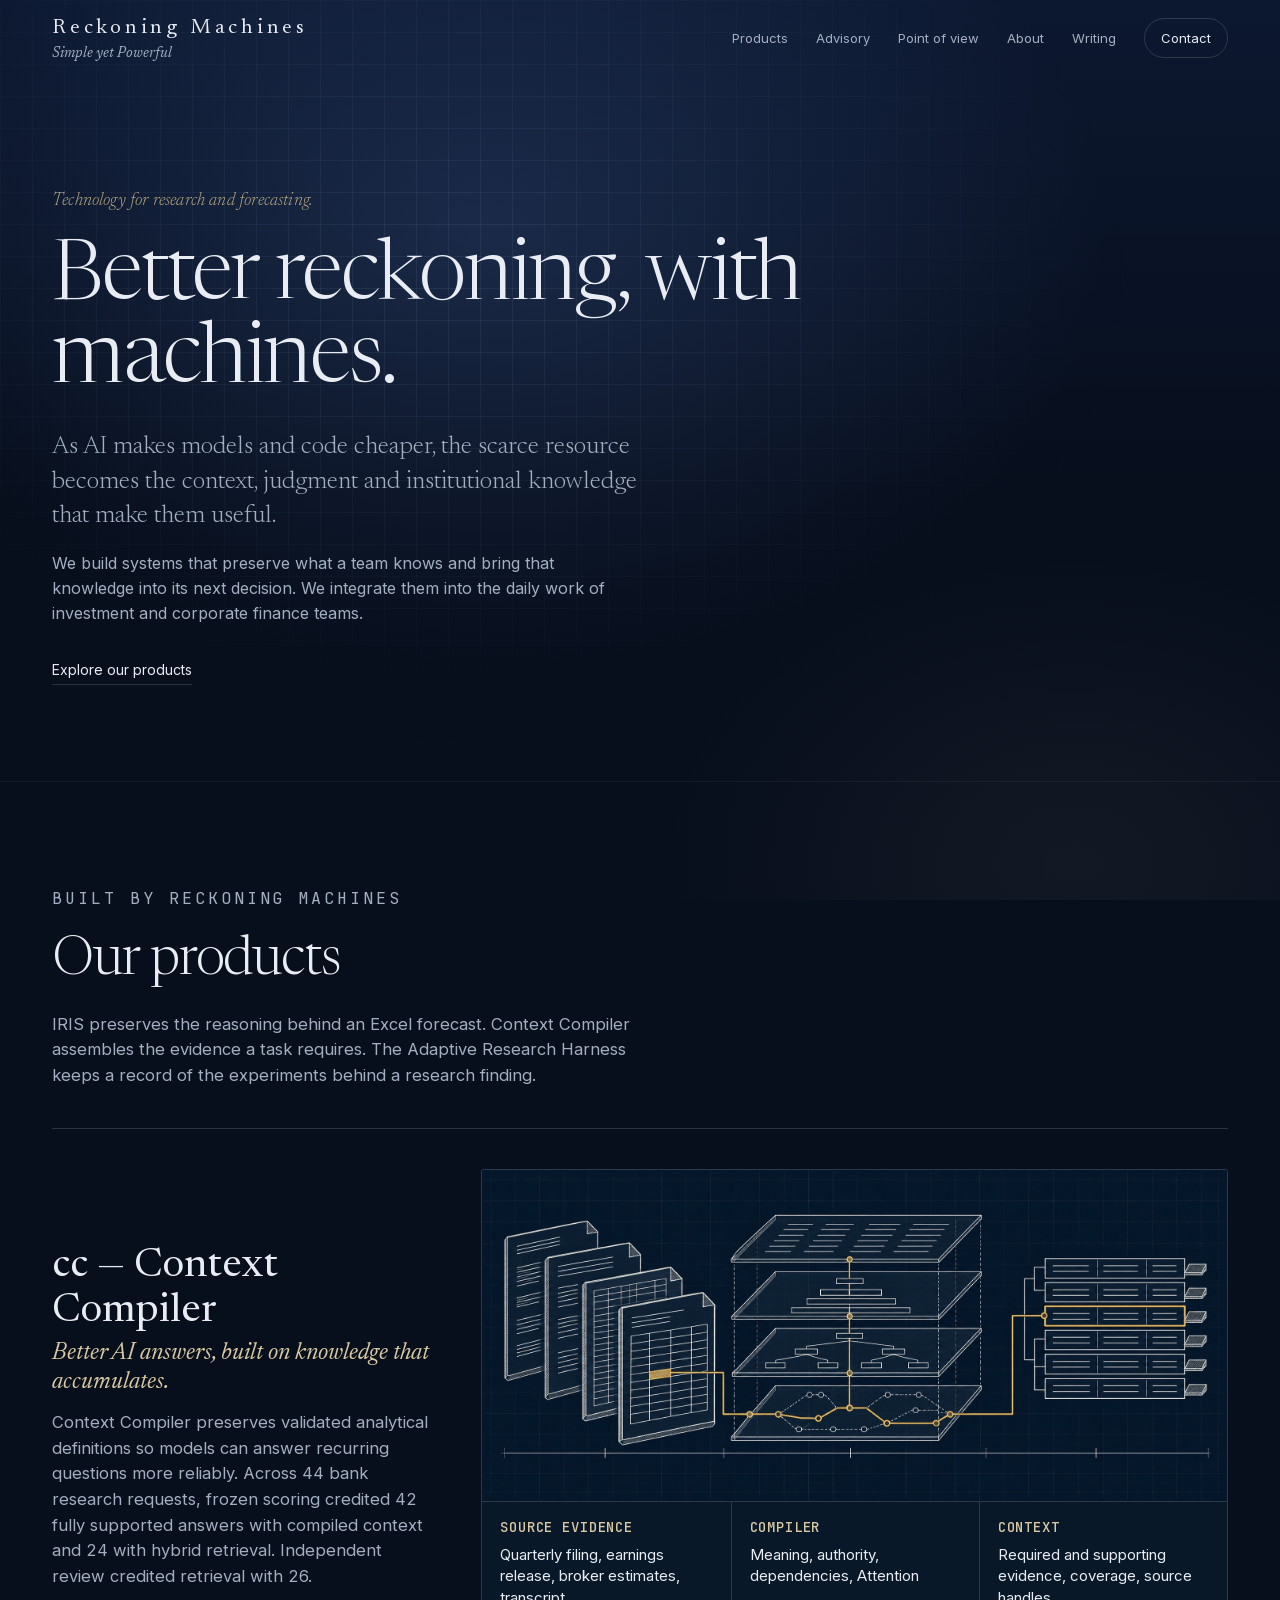
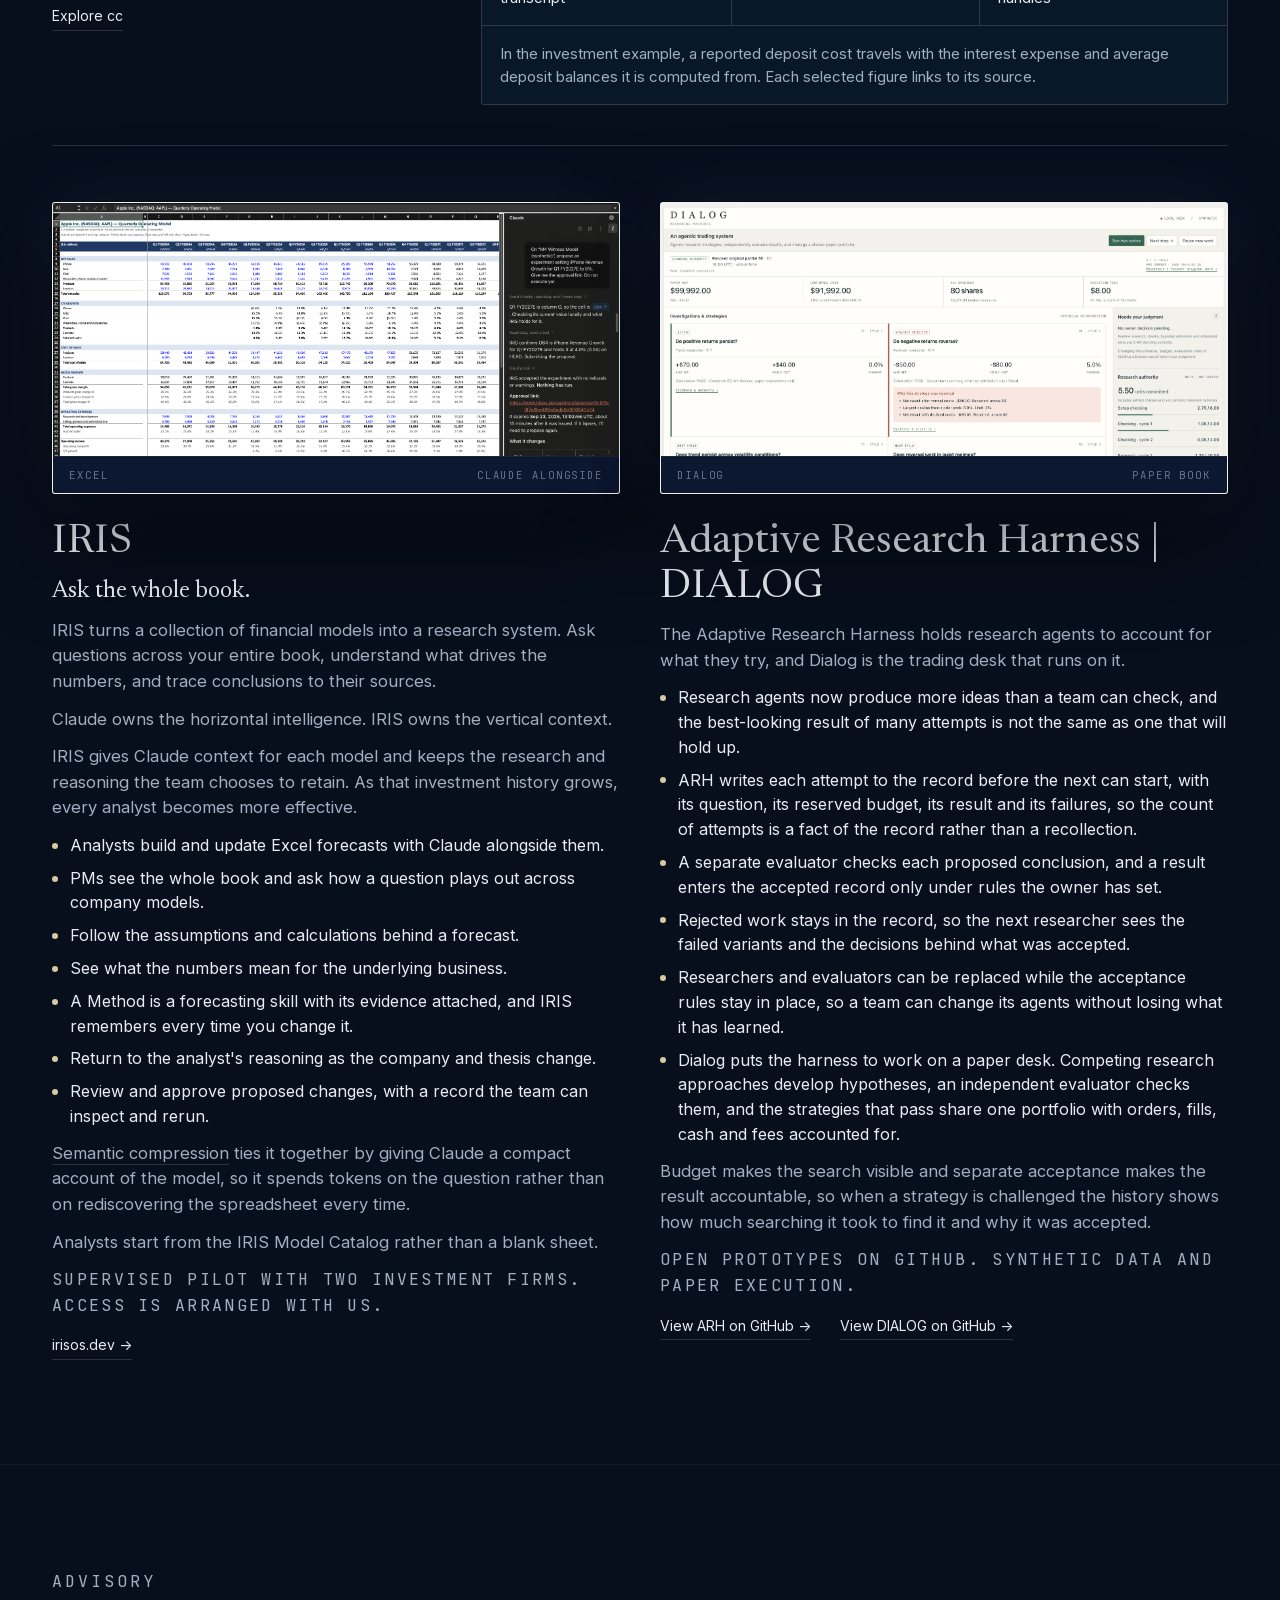
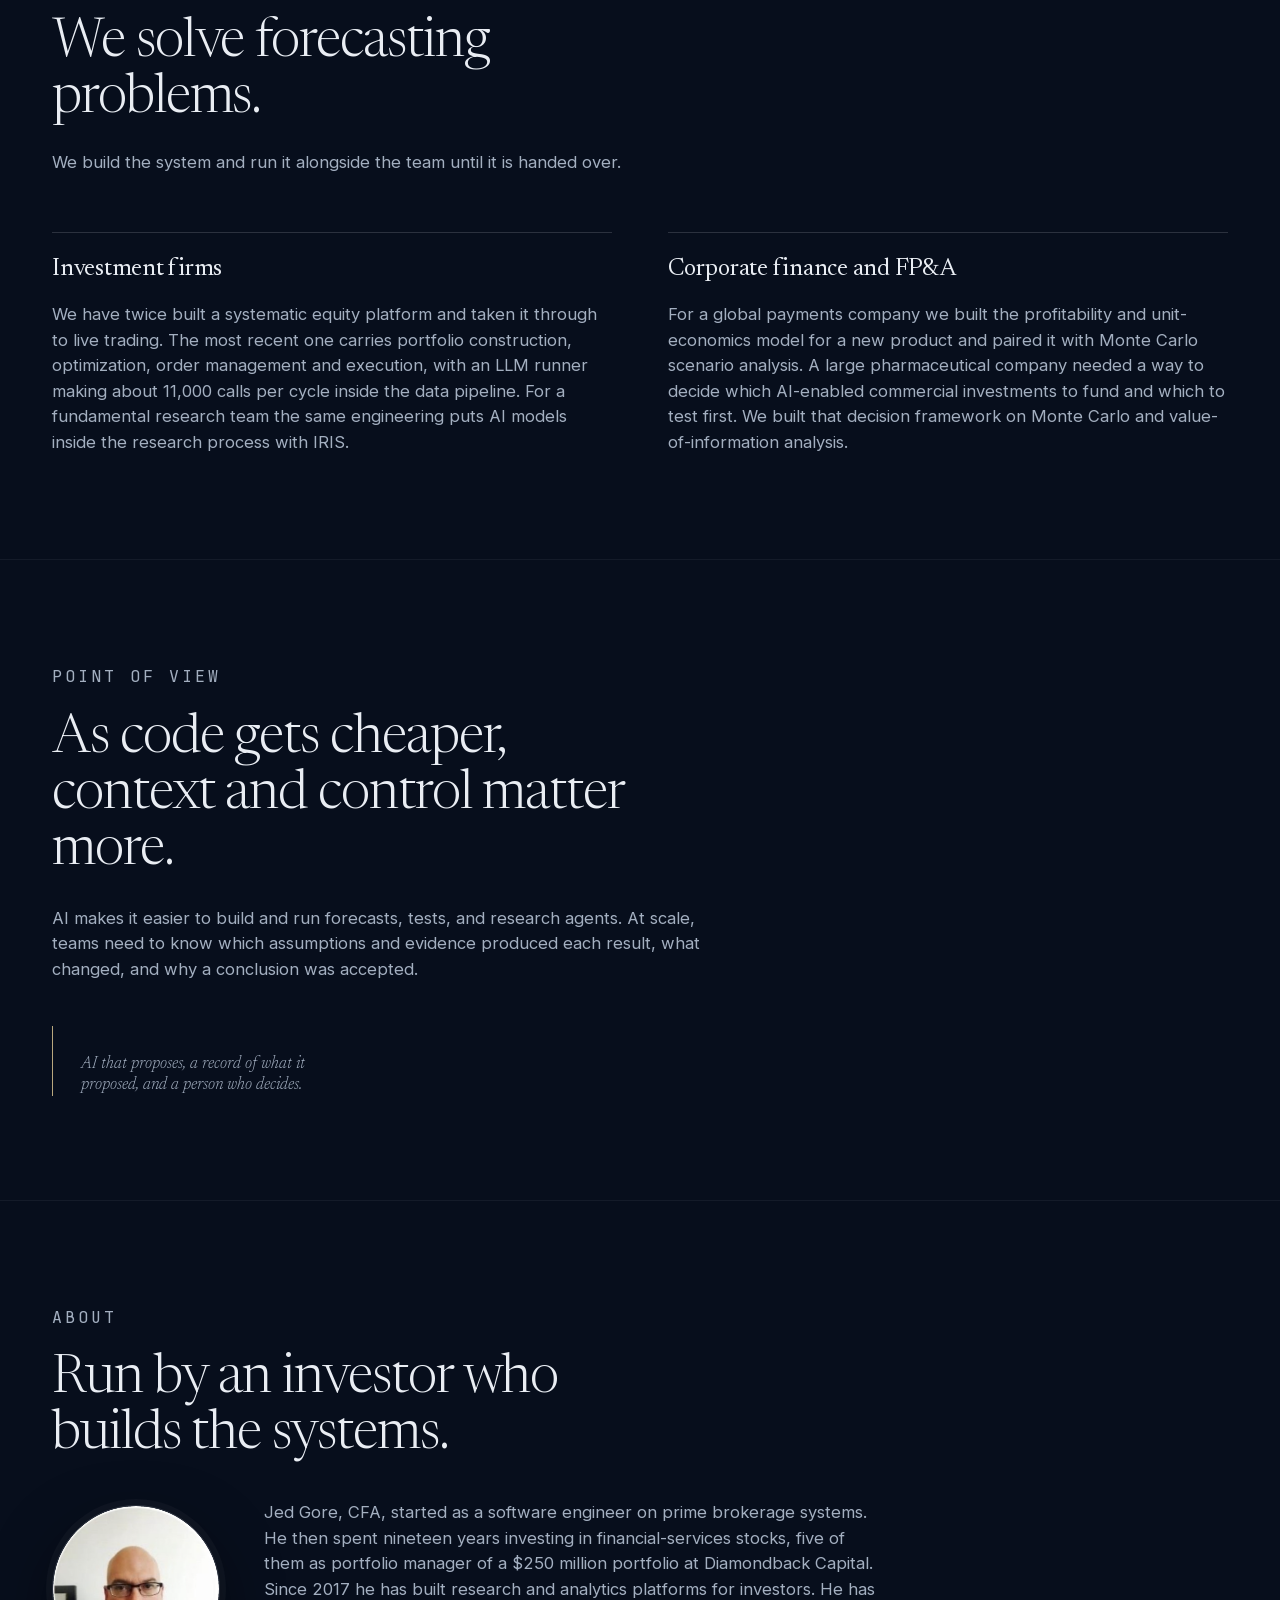
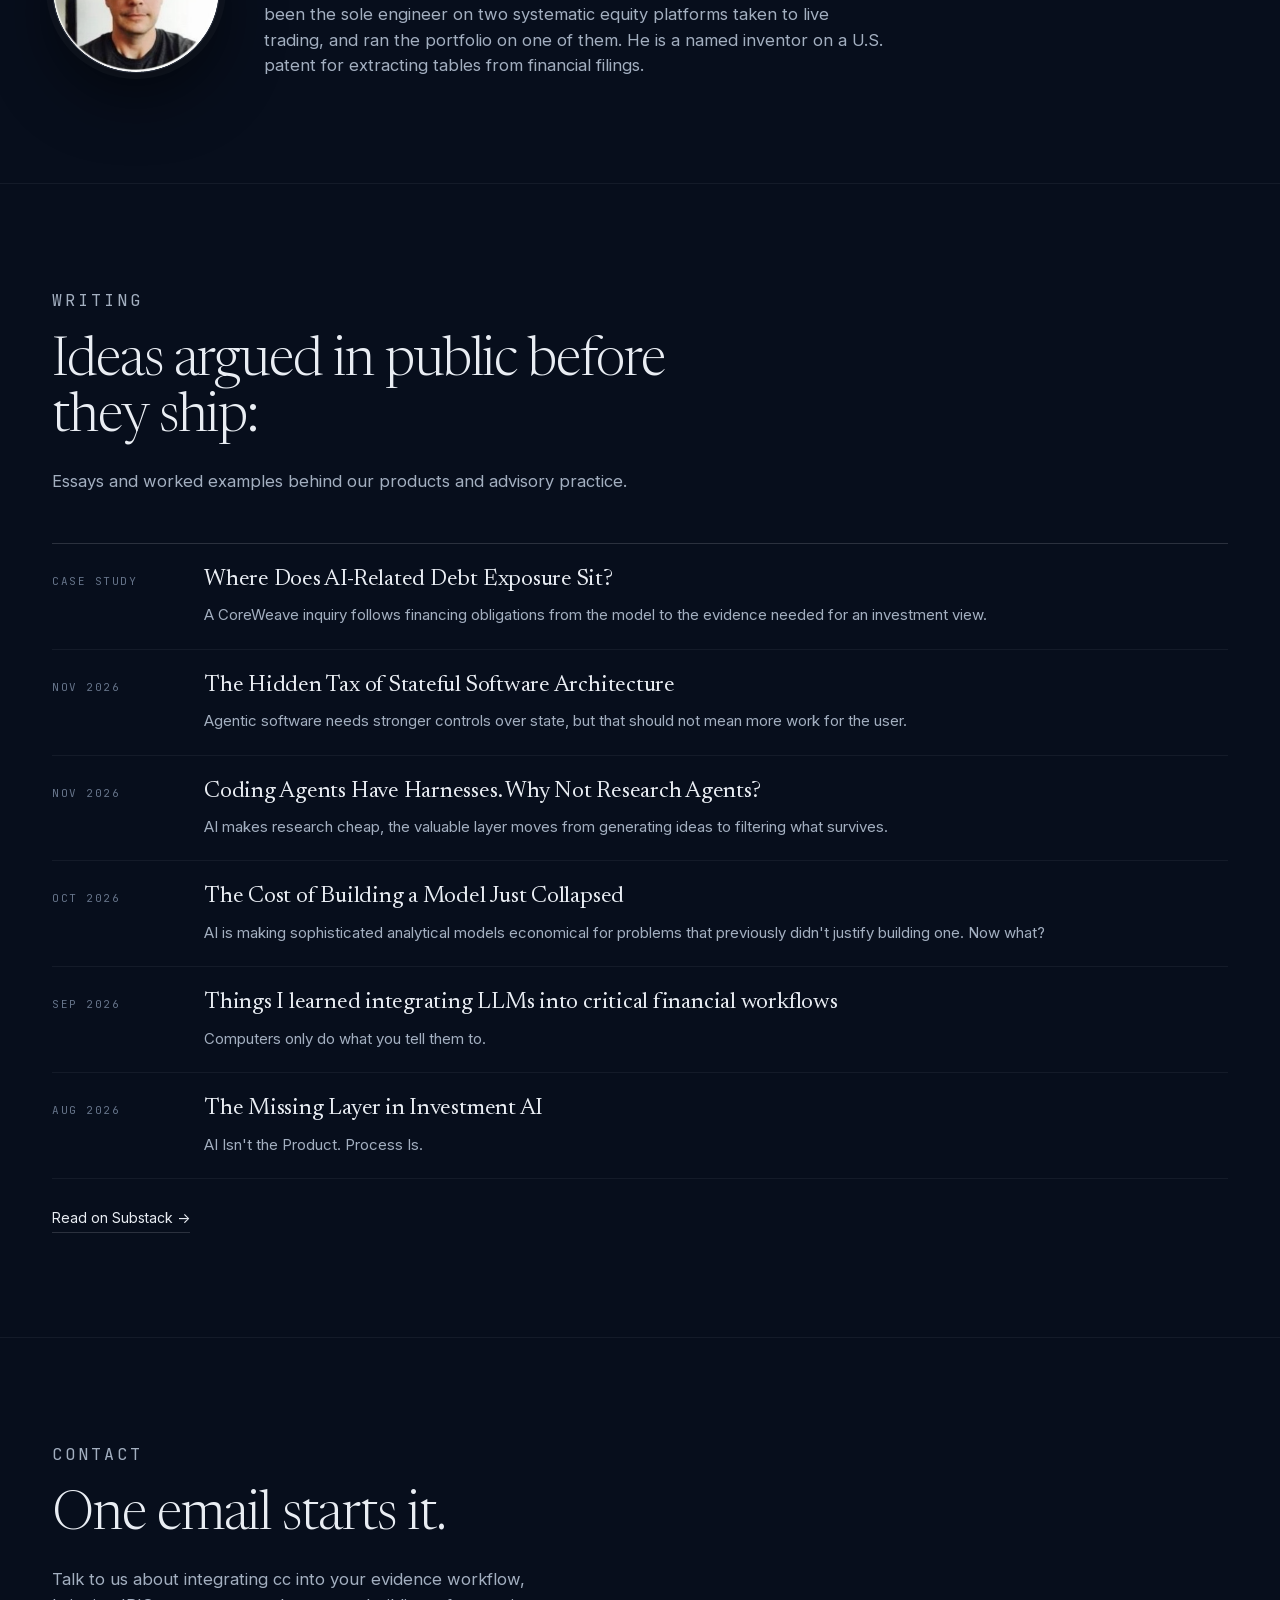
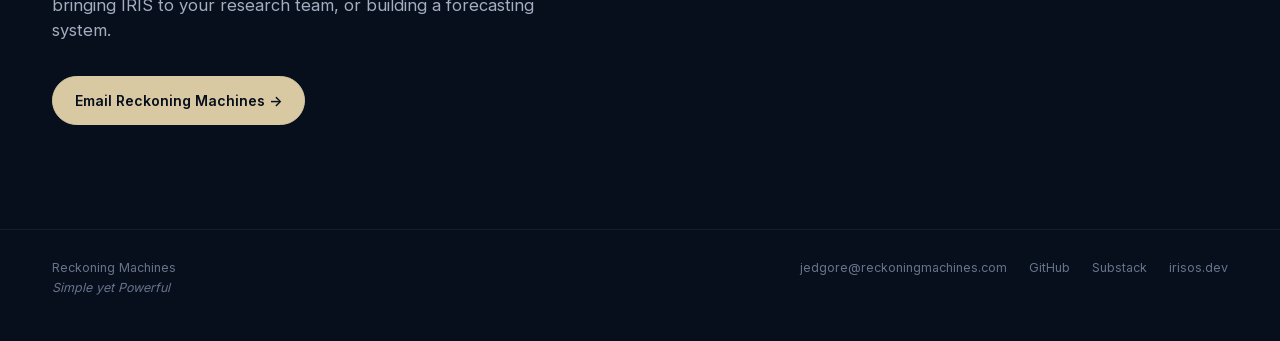
==== index.html @ 0b510d82 "Distinguish frozen and adjudicated compiler results and qualify payback" ====
<!doctype html>
<html lang="en">
<head>
    <meta charset="utf-8">
    <meta name="viewport" content="width=device-width, initial-scale=1">
    <title>Reckoning Machines | Better reckoning, with machines.</title>
    <meta name="description" content="Reckoning Machines builds IRIS, Context Compiler and the Adaptive Research Harness, and provides integration and advisory work for investment and corporate finance teams.">
    <meta property="og:title" content="Reckoning Machines | Better reckoning, with machines.">
    <meta property="og:description" content="Reckoning Machines builds IRIS, Context Compiler and the Adaptive Research Harness, and provides integration and advisory work for investment and corporate finance teams.">
    <meta property="og:type" content="website">
    <meta property="og:url" content="https://reckoningmachines.com">
    <meta property="og:image" content="https://reckoningmachines.com/og-card.png">
    <meta name="twitter:card" content="summary_large_image">
    <meta name="twitter:title" content="Reckoning Machines | Better reckoning, with machines.">
    <meta name="twitter:description" content="Reckoning Machines builds IRIS, Context Compiler and the Adaptive Research Harness, and provides integration and advisory work for investment and corporate finance teams.">
    <meta name="twitter:image" content="https://reckoningmachines.com/og-card.png">
    <link rel="stylesheet" href="/fonts/fonts.css">
    <link rel="stylesheet" href="styles.css">
    <link rel="icon" href="./favicon.svg" type="image/svg+xml">
</head>
<body>
    <a class="skip" href="#main">Skip to content</a>
    <header class="top">
        <div class="container top-inner">
            <div>
                <a class="wordmark" href="./index.html" aria-label="Reckoning Machines home">Reckoning Machines</a>
                <p class="brand-motto">Simple yet Powerful</p>
            </div>
            <nav class="top-nav" aria-label="Primary">
                <a class="anchor" href="#built">Products</a>
                <a class="anchor" href="#advisory">Advisory</a>
                <a class="anchor" href="#point-of-view">Point of view</a>
                <a class="anchor" href="#about">About</a>
                <a class="anchor" href="#writing">Writing</a>
                <a class="cta" href="#contact">Contact</a>
            </nav>
        </div>
    </header>

    <main id="main">
        <section class="hero" aria-labelledby="hero-title">
            <div class="container">
                <div class="hero-copy">
                    <p class="eyebrow">Technology for research and forecasting.</p>
                    <h1 id="hero-title">Better reckoning, with machines.</h1>
                    <p class="lede">As AI makes models and code cheaper, the scarce resource becomes the context, judgment and institutional knowledge that make them useful.</p>
                    <p class="hero-detail">We build systems that preserve what a team knows and bring that knowledge into its next decision. We integrate them into the daily work of investment and corporate finance teams.</p>
                    <a class="hero-link" href="#built">Explore our products</a>
                </div>
            </div>
        </section>

        <section id="built" class="movement" aria-labelledby="built-title">
            <div class="container">
                <p class="eyebrow">Built by Reckoning Machines</p>
                <h2 id="built-title">Our products</h2>
                <p class="intro">IRIS preserves the reasoning behind an Excel forecast. Context Compiler assembles the evidence a task requires. The Adaptive Research Harness keeps a record of the experiments behind a research finding.</p>
                <article class="compiler-feature">
                    <div class="compiler-copy">
                        <h3><a href="/compiler/">cc — Context Compiler</a></h3>
                        <p class="compiler-tagline">Better AI answers, built on knowledge that accumulates.</p>
                        <p>Context Compiler preserves validated analytical definitions so models can answer recurring questions more reliably. Across 44 bank research requests, frozen scoring credited 42 fully supported answers with compiled context and 24 with hybrid retrieval. Independent review credited retrieval with 26.</p>
                        <a class="card-link" href="/compiler/">Explore cc</a>
                    </div>
                    <figure class="compiler-drawing">
                        <a href="./compiler/architecture.jpg" target="_blank" rel="noopener" aria-label="Open the Context Compiler architectural drawing at full size">
                            <img src="./compiler/architecture.jpg" width="1881" height="836" alt="A highlighted filing cell passes through four compiler layers. A brass line connects the cell, its dependencies and a row in the compiled context.">
                        </a>
                        <figcaption>
                            <dl class="compiler-stages">
                                <div><dt>Source evidence</dt><dd>Quarterly filing, earnings release, broker estimates, transcript</dd></div>
                                <div><dt>Compiler</dt><dd>Meaning, authority, dependencies, Attention</dd></div>
                                <div><dt>Context</dt><dd>Required and supporting evidence, coverage, source handles</dd></div>
                            </dl>
                            <p class="compiler-caption">In the investment example, a reported deposit cost travels with the interest expense and average deposit balances it is computed from. Each selected figure links to its source.</p>
                        </figcaption>
                    </figure>
                </article>
                <div class="cards">
                    <article class="card">
                        <figure class="plate plate-iris">
                            <div class="plate-window">
                                <a href="./iris-claude-experiment-approval.png" target="_blank" rel="noopener" aria-label="Open the IRIS screenshot at full size">
                                    <img src="./iris-claude-experiment-approval.png" width="3454" height="1822" alt="A quarterly operating model open in Excel with Claude alongside, proposing a change to one forecast driver and returning an approval link, nothing run yet">
                                </a>
                            </div>
                            <figcaption class="plate-label"><span>Excel</span><span>Claude alongside</span></figcaption>
                        </figure>
                        <h3>IRIS</h3>
                        <p class="card-tagline">Ask the whole book.</p>
                        <p>IRIS turns a collection of financial models into a research system. Ask questions across your entire book, understand what drives the numbers, and trace conclusions to their sources.</p>
                        <p>Claude owns the horizontal intelligence. IRIS owns the vertical context.</p>
                        <p>IRIS gives Claude context for each model and keeps the research and reasoning the team chooses to retain. As that investment history grows, every analyst becomes more effective.</p>
                        <ul class="card-list">
                            <li>Analysts build and update Excel forecasts with Claude alongside them.</li>
                            <li>PMs see the whole book and ask how a question plays out across company models.</li>
                            <li>Follow the assumptions and calculations behind a forecast.</li>
                            <li>See what the numbers mean for the underlying business.</li>
                            <li>A Method is a forecasting skill with its evidence attached, and IRIS remembers every time you change it.</li>
                            <li>Return to the analyst's reasoning as the company and thesis change.</li>
                            <li>Review and approve proposed changes, with a record the team can inspect and rerun.</li>
                        </ul>
                        <p><a href="https://reckoningmachines.substack.com/p/three-things-a-spreadsheet-model">Semantic compression</a> ties it together by giving Claude a compact account of the model, so it spends tokens on the question rather than on rediscovering the spreadsheet every time.</p>
                        <p>Analysts start from the IRIS Model Catalog rather than a blank sheet.</p>
                        <p class="status">Supervised pilot with two investment firms. Access is arranged with us.</p>
                        <a class="card-link" href="https://irisos.dev">irisos.dev <span aria-hidden="true">-&gt;</span></a>
                    </article>
                    <article class="card">
                        <figure class="plate plate-arh">
                            <div class="plate-window">
                                <a href="./dialog-workspace.png" target="_blank" rel="noopener" aria-label="Open the Dialog workspace screenshot at full size">
                                    <img src="./dialog-workspace.png" width="3366" height="1756" alt="The Dialog workspace mid-run on a synthetic desk, showing paper NAV, cash, holdings and fees, one active strategy and one rejected with the reasons it failed admission, the next cycle's questions, and the research units committed">
                                </a>
                            </div>
                            <figcaption class="plate-label"><span>Dialog</span><span>Paper book</span></figcaption>
                        </figure>
                        <h3>Adaptive Research Harness | DIALOG</h3>
                        <p>The Adaptive Research Harness holds research agents to account for what they try, and Dialog is the trading desk that runs on it.</p>
                        <ul class="card-list">
                            <li>Research agents now produce more ideas than a team can check, and the best-looking result of many attempts is not the same as one that will hold up.</li>
                            <li>ARH writes each attempt to the record before the next can start, with its question, its reserved budget, its result and its failures, so the count of attempts is a fact of the record rather than a recollection.</li>
                            <li>A separate evaluator checks each proposed conclusion, and a result enters the accepted record only under rules the owner has set.</li>
                            <li>Rejected work stays in the record, so the next researcher sees the failed variants and the decisions behind what was accepted.</li>
                            <li>Researchers and evaluators can be replaced while the acceptance rules stay in place, so a team can change its agents without losing what it has learned.</li>
                            <li>Dialog puts the harness to work on a paper desk. Competing research approaches develop hypotheses, an independent evaluator checks them, and the strategies that pass share one portfolio with orders, fills, cash and fees accounted for.</li>
                        </ul>
                        <p>Budget makes the search visible and separate acceptance makes the result accountable, so when a strategy is challenged the history shows how much searching it took to find it and why it was accepted.</p>
                        <p class="status">Open prototypes on GitHub. Synthetic data and paper execution.</p>
                        <a class="card-link" href="https://github.com/reckoning-machines/adaptive-research-harness">View ARH on GitHub <span aria-hidden="true">-&gt;</span></a>
                        <a class="card-link" href="https://github.com/reckoning-machines/dialog">View DIALOG on GitHub <span aria-hidden="true">-&gt;</span></a>
                    </article>
                </div>
            </div>
        </section>

        <section id="advisory" class="movement" aria-labelledby="advisory-title">
            <div class="container">
                <p class="eyebrow">Advisory</p>
                <h2 id="advisory-title">We solve forecasting problems.</h2>
                <p class="intro">We build the system and run it alongside the team until it is handed over.</p>
                <div class="columns">
                    <div class="column">
                        <h3>Investment firms</h3>
                        <p>We have twice built a systematic equity platform and taken it through to live trading. The most recent one carries portfolio construction, optimization, order management and execution, with an LLM runner making about 11,000 calls per cycle inside the data pipeline. For a fundamental research team the same engineering puts AI models inside the research process with IRIS.</p>
                    </div>
                    <div class="column">
                        <h3>Corporate finance and FP&amp;A</h3>
                        <p>For a global payments company we built the profitability and unit-economics model for a new product and paired it with Monte Carlo scenario analysis. A large pharmaceutical company needed a way to decide which AI-enabled commercial investments to fund and which to test first. We built that decision framework on Monte Carlo and value-of-information analysis.</p>
                    </div>
                </div>
            </div>
        </section>

        <section id="point-of-view" class="movement" aria-labelledby="pov-title">
            <div class="container">
                <p class="eyebrow">Point of view</p>
                <h2 id="pov-title">As code gets cheaper, context and control matter more.</h2>
                <p class="pov-body">AI makes it easier to build and run forecasts, tests, and research agents. At scale, teams need to know which assumptions and evidence produced each result, what changed, and why a conclusion was accepted.</p>
                <p class="pull">AI that proposes, a record of what it proposed, and a person who decides.</p>
            </div>
        </section>

        <section id="about" class="movement" aria-labelledby="about-title">
            <div class="container">
                <p class="eyebrow">About</p>
                <h2 id="about-title">Run by an investor who builds the systems.</h2>
                <div class="about-grid">
                    <img class="portrait" src="./jed-gore.png" width="640" height="640" alt="Jed Gore">
                    <p class="about-body">Jed Gore, CFA, started as a software engineer on prime brokerage systems. He then spent nineteen years investing in financial-services stocks, five of them as portfolio manager of a $250 million portfolio at Diamondback Capital. Since 2017 he has built research and analytics platforms for investors. He has been the sole engineer on two systematic equity platforms taken to live trading, and ran the portfolio on one of them. He is a named inventor on a U.S. patent for extracting tables from financial filings.</p>
                </div>
            </div>
        </section>

        <section id="writing" class="movement" aria-labelledby="writing-title">
            <div class="container">
                <p class="eyebrow">Writing</p>
                <h2 id="writing-title">Ideas argued in public before they ship:</h2>
                <p class="intro">Essays and worked examples behind our products and advisory practice.</p>
                <ul class="posts">
                    <li><a href="./ai-debt-case-study.html"><span class="post-date">Case study</span><span class="post-title">Where Does AI-Related Debt Exposure Sit?</span><span class="post-sub">A CoreWeave inquiry follows financing obligations from the model to the evidence needed for an investment view.</span></a></li>
                    <li><a href="https://reckoningmachines.substack.com/p/the-hidden-tax-of-stateful-software"><span class="post-date">Nov 2026</span><span class="post-title">The Hidden Tax of Stateful Software Architecture</span><span class="post-sub">Agentic software needs stronger controls over state, but that should not mean more work for the user.</span></a></li>
                    <li><a href="https://reckoningmachines.substack.com/p/coding-agents-have-harnesses-why"><span class="post-date">Nov 2026</span><span class="post-title">Coding Agents Have Harnesses. Why Not Research Agents?</span><span class="post-sub">AI makes research cheap, the valuable layer moves from generating ideas to filtering what survives.</span></a></li>
                    <li><a href="https://reckoningmachines.substack.com/p/the-cost-of-building-a-model-just"><span class="post-date">Oct 2026</span><span class="post-title">The Cost of Building a Model Just Collapsed</span><span class="post-sub">AI is making sophisticated analytical models economical for problems that previously didn't justify building one. Now what?</span></a></li>
                    <li><a href="https://reckoningmachines.substack.com/p/things-i-learned-integrating-llms"><span class="post-date">Sep 2026</span><span class="post-title">Things I learned integrating LLMs into critical financial workflows</span><span class="post-sub">Computers only do what you tell them to.</span></a></li>
                    <li><a href="https://reckoningmachines.substack.com/p/the-missing-layer-in-investment-ai"><span class="post-date">Aug 2026</span><span class="post-title">The Missing Layer in Investment AI</span><span class="post-sub">AI Isn't the Product. Process Is.</span></a></li>
                </ul>
                <a class="posts-link" href="https://reckoningmachines.substack.com/">Read on Substack <span aria-hidden="true">-&gt;</span></a>
            </div>
        </section>

        <section id="contact" class="movement" aria-labelledby="contact-title">
            <div class="container">
                <p class="eyebrow">Contact</p>
                <h2 id="contact-title">One email starts it.</h2>
                <p class="contact-body">Talk to us about integrating cc into your evidence workflow, bringing IRIS to your research team, or building a forecasting system.</p>
                <a class="brass-button" href="mailto:jedgore@reckoningmachines.com?subject=Reckoning%20Machines%20inquiry">Email Reckoning Machines <span aria-hidden="true">-&gt;</span></a>
            </div>
        </section>
    </main>

    <footer>
        <div class="container foot-inner">
            <div>Reckoning Machines<br><em>Simple yet Powerful</em></div>
            <nav class="foot-links" aria-label="Footer">
                <a href="mailto:jedgore@reckoningmachines.com?subject=Reckoning%20Machines%20inquiry">jedgore@reckoningmachines.com</a>
                <a href="https://github.com/reckoning-machines">GitHub</a>
                <a href="https://reckoningmachines.substack.com/">Substack</a>
                <a href="https://irisos.dev">irisos.dev</a>
            </nav>
        </div>
    </footer>
</body>
</html>
---- fonts/fonts.css ----
@font-face {
  font-family: 'Inter';
  font-style: normal;
  font-weight: 400 600;
  font-display: swap;
  src: url('./inter-normal.woff2') format('woff2');
  unicode-range: U+0000-00FF, U+0131, U+0152-0153, U+02BB-02BC, U+02C6, U+02DA, U+02DC, U+0304, U+0308, U+0329, U+2000-206F, U+20AC, U+2122, U+2191, U+2193, U+2212, U+2215, U+FEFF, U+FFFD;
}

@font-face {
  font-family: 'JetBrains Mono';
  font-style: normal;
  font-weight: 400 500;
  font-display: swap;
  src: url('./jetbrains-mono-normal.woff2') format('woff2');
  unicode-range: U+0000-00FF, U+0131, U+0152-0153, U+02BB-02BC, U+02C6, U+02DA, U+02DC, U+0304, U+0308, U+0329, U+2000-206F, U+20AC, U+2122, U+2191, U+2193, U+2212, U+2215, U+FEFF, U+FFFD;
}

@font-face {
  font-family: 'Newsreader';
  font-style: italic;
  font-weight: 300 400;
  font-display: swap;
  src: url('./newsreader-italic.woff2') format('woff2');
  unicode-range: U+0000-00FF, U+0131, U+0152-0153, U+02BB-02BC, U+02C6, U+02DA, U+02DC, U+0304, U+0308, U+0329, U+2000-206F, U+20AC, U+2122, U+2191, U+2193, U+2212, U+2215, U+FEFF, U+FFFD;
}

@font-face {
  font-family: 'Newsreader';
  font-style: normal;
  font-weight: 300 400;
  font-display: swap;
  src: url('./newsreader-normal.woff2') format('woff2');
  unicode-range: U+0000-00FF, U+0131, U+0152-0153, U+02BB-02BC, U+02C6, U+02DA, U+02DC, U+0304, U+0308, U+0329, U+2000-206F, U+20AC, U+2122, U+2191, U+2193, U+2212, U+2215, U+FEFF, U+FFFD;
}
---- styles.css ----
/* reckoningmachines.com, the company page. The same drafting surface as irisos.dev: a midnight ground, construction
   lines that fade into darkness, the hero lit, everything after it quiet. Brass is used once, on the contact button. */
:root {
    --midnight: #070e1c;
    --midnight-2: #0c1830;
    --ink: #e9edf3;
    --ink-dim: #a3afc0;
    --ink-mute: #66748a;
    --line: rgba(233, 237, 243, 0.16);
    --line-soft: rgba(233, 237, 243, 0.06);
    --construction: rgba(170, 196, 232, 0.10);
    --brass: #d9c9a3;
    --brass-2: #b8a77e;
    --font-serif: 'Newsreader', 'Iowan Old Style', Georgia, 'Times New Roman', serif;
    --font-sans: 'Inter', -apple-system, BlinkMacSystemFont, 'Segoe UI', sans-serif;
    --font-mono: 'JetBrains Mono', ui-monospace, SFMono-Regular, Menlo, monospace;
    --max-w: 1240px;
}
*, *::before, *::after { box-sizing: border-box; margin: 0; padding: 0; }
html { -webkit-text-size-adjust: 100%; overflow-x: clip; scroll-behavior: smooth; }
body {
    font-family: var(--font-sans); color: var(--ink); background: var(--midnight); line-height: 1.55;
    -webkit-font-smoothing: antialiased; min-height: 100vh; position: relative; overflow-x: clip;
}
/* the drafting surface: the grid is masked so it is brightest where the hero copy sits and gone by the first fold */
body::before {
    content: ""; position: fixed; inset: 0; z-index: -2; pointer-events: none;
    background-image: linear-gradient(var(--construction) 1px, transparent 1px), linear-gradient(90deg, var(--construction) 1px, transparent 1px);
    background-size: 32px 32px;
    -webkit-mask-image: radial-gradient(900px 620px at 34% 30%, rgba(0, 0, 0, 0.9), rgba(0, 0, 0, 0.35) 45%, transparent 78%);
    mask-image: radial-gradient(900px 620px at 34% 30%, rgba(0, 0, 0, 0.9), rgba(0, 0, 0, 0.35) 45%, transparent 78%);
}
body::after {
    content: ""; position: fixed; inset: 0; z-index: -3; pointer-events: none;
    background:
        radial-gradient(1000px 700px at 38% 26%, rgba(72, 106, 168, 0.26), transparent 62%),
        radial-gradient(700px 520px at 84% 96%, rgba(217, 201, 163, 0.06), transparent 60%),
        linear-gradient(180deg, var(--midnight-2), var(--midnight) 55%);
}
a { color: inherit; text-decoration: none; }
img { display: block; max-width: 100%; height: auto; }
.container { max-width: var(--max-w); margin: 0 auto; padding: 0 32px; }
.sr-only { position: absolute; width: 1px; height: 1px; overflow: hidden; clip: rect(0 0 0 0); white-space: nowrap; }
.skip { position: absolute; left: -9999px; top: 8px; background: var(--brass); color: var(--midnight); padding: 8px 12px; z-index: 10; }
.skip:focus { left: 12px; }

/* header: quiet */
.top { position: absolute; top: 0; left: 0; right: 0; z-index: 5; }
.top-inner { display: flex; align-items: center; justify-content: space-between; gap: 24px; height: 76px; }
.wordmark { font-family: var(--font-serif); font-size: 21px; letter-spacing: 0.18em; color: var(--ink); white-space: nowrap; }
.brand-motto { font-family: var(--font-serif); font-style: italic; font-size: 14px; line-height: 1.2; color: var(--ink-dim); }
.top-nav { display: flex; align-items: center; gap: 28px; font-size: 13px; color: var(--ink-dim); }
.top-nav a:hover { color: var(--ink); }
.top-nav .cta { border: 1px solid var(--line); padding: 9px 16px; border-radius: 999px; color: var(--ink); }
.top-nav .cta:hover { border-color: var(--brass); color: var(--brass); }

/* hero: lit, high and left */
.hero { padding: 188px 0 96px; overflow-x: clip; }
.hero-copy { max-width: 820px; }
.eyebrow { font-family: var(--font-mono); font-size: 11px; letter-spacing: 0.18em; text-transform: uppercase; color: var(--ink-mute); margin-bottom: 22px; }
.hero .eyebrow { font-family: var(--font-serif); font-style: italic; font-weight: 300; font-size: 18px; letter-spacing: 0.01em; text-transform: none; color: var(--brass-2); }
.hero h1 { font-family: var(--font-serif); font-weight: 300; font-size: clamp(50px, 6.6vw, 96px); line-height: 0.98; letter-spacing: -0.025em; color: var(--ink); }
.lede { margin-top: 28px; max-width: 42ch; font-family: var(--font-serif); font-weight: 300; font-size: clamp(20px, 2vw, 25px); line-height: 1.38; color: var(--ink-dim); }
.hero-detail { margin-top: 16px; max-width: 57ch; color: var(--ink-dim); }
.hero-link { display: inline-block; margin-top: 34px; font-size: 14px; color: var(--ink); border-bottom: 1px solid var(--line); padding-bottom: 3px; }
.hero-link:hover { border-color: var(--brass); color: var(--brass); }

/* the movements after the hero: quiet, one idea each */
.movement { padding: 104px 0; border-top: 1px solid var(--line-soft); }
.movement h2 { font-family: var(--font-serif); font-weight: 300; font-size: clamp(34px, 4.2vw, 56px); line-height: 1.04; letter-spacing: -0.02em; color: var(--ink); max-width: 20ch; }
.movement .intro { margin-top: 22px; max-width: 62ch; font-size: 16.5px; color: var(--ink-dim); }
.movement p { font-size: 16.5px; color: var(--ink-dim); }

/* advisory: two audiences side by side */
.columns { display: grid; grid-template-columns: repeat(2, minmax(0, 1fr)); gap: 40px 56px; margin-top: 56px; }
.column h3 { font-family: var(--font-serif); font-weight: 400; font-size: 24px; letter-spacing: -0.01em; color: var(--ink); padding-top: 18px; border-top: 1px solid var(--line); }
.column p { margin-top: 14px; }

/* point of view: a paragraph and one line set apart */
.pov-body { margin-top: 26px; max-width: 68ch; }
.pull { margin-top: 44px; padding: 28px 0 0 28px; border-left: 1px solid var(--brass-2); max-width: 30ch;
    font-family: var(--font-serif); font-weight: 300; font-style: italic; font-size: clamp(24px, 2.6vw, 34px); line-height: 1.25; color: var(--ink); }

/* writing: recent posts as a ruled list */
.posts { list-style: none; margin-top: 48px; border-top: 1px solid var(--line); }
.posts li { border-bottom: 1px solid var(--line-soft); }
.posts a { display: grid; grid-template-columns: 120px minmax(0, 1fr); gap: 8px 32px; padding: 22px 0; align-items: baseline; }
.posts a:hover .post-title { color: var(--brass); }
.post-date { font-family: var(--font-mono); font-size: 11px; letter-spacing: 0.14em; text-transform: uppercase; color: var(--ink-mute); }
.post-title { font-family: var(--font-serif); font-weight: 400; font-size: 23px; letter-spacing: -0.01em; line-height: 1.2; color: var(--ink); transition: color 0.15s; }
.post-sub { grid-column: 2; font-size: 15px; color: var(--ink-dim); margin-top: 2px; }
.posts-link { display: inline-block; margin-top: 28px; font-size: 14px; color: var(--ink); border-bottom: 1px solid var(--line); padding-bottom: 3px; }
.posts-link:hover { border-color: var(--brass); color: var(--brass); }

/* the worked inquiry lives on its own page, linked from Writing */
.case-hero { padding: 152px 0 80px; }
.case-hero .container { max-width: 1050px; }
.case-back { display: inline-block; margin-bottom: 52px; font-size: 13px; color: var(--ink-dim); border-bottom: 1px solid var(--line); padding-bottom: 3px; }
.case-back:hover { color: var(--brass); border-color: var(--brass); }
.case-hero h1 { max-width: 20ch; font-family: var(--font-serif); font-weight: 300; font-size: clamp(46px, 6vw, 82px); line-height: 1.02; letter-spacing: -0.025em; }
.case-nowrap { white-space: nowrap; }
.case-lede { max-width: 62ch; margin-top: 28px; font-family: var(--font-serif); font-size: clamp(21px, 2vw, 26px); line-height: 1.38; color: var(--ink-dim); }
.case-note { max-width: 62ch; margin-top: 24px; font-size: 13px; color: var(--ink-mute); }
.case-section { padding: 80px 0; border-top: 1px solid var(--line-soft); }
.case-prose { max-width: 760px; }
.case-prose h2 { max-width: 20ch; font-family: var(--font-serif); font-weight: 300; font-size: clamp(34px, 4vw, 52px); line-height: 1.08; letter-spacing: -0.02em; }
.case-prose p:not(.eyebrow) { margin-top: 22px; font-size: 16.5px; color: var(--ink-dim); }
.case-images { display: grid; grid-template-columns: repeat(2, minmax(0, 1fr)); gap: 32px; margin-top: 48px; }
.case-figure { min-width: 0; overflow: hidden; border: 1px solid var(--line); border-radius: 3px; background: #f3f1ea; }
.case-figure img { width: 100%; }
.case-figure figcaption { min-height: 130px; padding: 18px 20px 20px; background: var(--midnight-2); font-size: 14px; color: var(--ink-dim); }
.case-figure figcaption span { display: block; margin-bottom: 8px; font-family: var(--font-mono); font-size: 10.5px; letter-spacing: 0.12em; text-transform: uppercase; color: var(--ink-mute); }
.case-questions { display: grid; grid-template-columns: repeat(2, minmax(0, 1fr)); gap: 44px 64px; margin-top: 52px; }
.case-questions > div { border-top: 1px solid var(--line); padding-top: 20px; }
.case-questions h3 { font-family: var(--font-serif); font-size: 25px; font-weight: 400; }
.case-questions ol { margin-top: 16px; padding-left: 26px; color: var(--ink-dim); }
.case-questions li { padding-left: 4px; margin-bottom: 14px; font-size: 15.5px; }
.case-questions li::marker { font-family: var(--font-mono); font-size: 12px; color: var(--brass-2); }
.case-close { max-width: 760px; margin-top: 52px; padding-left: 24px; border-left: 1px solid var(--brass-2); font-size: 17px; color: var(--ink-dim); }
.case-close strong { color: var(--ink); font-weight: 600; }

/* built here: two cards, each with one plate */
.cards { display: grid; grid-template-columns: repeat(2, minmax(0, 1fr)); gap: 48px 40px; margin-top: 56px; }
.compiler-feature h3, .card h3 { font: 400 clamp(32px, 3.2vw, 44px)/1.1 var(--font-serif); }
.card h3 { margin-top: 26px; }
.card p { margin-top: 12px; }
.card .card-tagline { font-family: var(--font-serif); font-weight: 400; font-size: 24px; line-height: 1.2; color: var(--ink); }
.card-list { list-style: none; margin-top: 12px; padding: 0; }
.card-list li { position: relative; padding-left: 18px; margin-top: 8px; }
.card-list li::before { content: ""; position: absolute; left: 0; top: 0.62em; width: 6px; height: 6px; border-radius: 50%; background: var(--brass); }
.card-steps li { padding-left: 0; }
.card-steps li::before { display: none; }
.card-steps .step { display: block; font-family: var(--font-mono); font-size: 11px; letter-spacing: 0.14em; text-transform: uppercase; color: var(--ink-mute); margin-bottom: 2px; }
.status { margin-top: 14px; font-family: var(--font-mono); font-size: 11px; letter-spacing: 0.14em; text-transform: uppercase; color: var(--ink-mute); }
.card p a { border-bottom: 1px solid var(--line); padding-bottom: 1px; }
.card p a:hover { border-color: var(--brass); color: var(--brass); }
.card-link { display: inline-block; margin-top: 16px; margin-right: 24px; font-size: 14px; color: var(--ink); border-bottom: 1px solid var(--line); padding-bottom: 3px; }
.card-link:hover { border-color: var(--brass); color: var(--brass); }

/* the plate: a cream frame around a real screenshot, lit from behind */
.plate { position: relative; border: 1px solid var(--line); background: #f3f1ea; border-radius: 3px; overflow: hidden;
    box-shadow: 0 0 0 1px rgba(7, 14, 28, 0.6), 0 40px 100px rgba(0, 0, 0, 0.55), 0 0 80px rgba(120, 150, 210, 0.10); }
.plate-window { overflow: hidden; }
.plate-window img { width: 100%; height: 100%; object-fit: cover; object-position: left top; }
.plate-iris .plate-window { aspect-ratio: 3454 / 1540; }
.plate-arh .plate-window { aspect-ratio: 3366 / 1500; }
.plate-label { display: flex; justify-content: space-between; gap: 16px; padding: 10px 16px; background: var(--midnight-2); border-top: 1px solid var(--line-soft);
    font-family: var(--font-mono); font-size: 10.5px; letter-spacing: 0.18em; text-transform: uppercase; color: var(--ink-mute); }

/* about and contact */
.about-grid { display: grid; grid-template-columns: 168px minmax(0, 1fr); gap: 28px 44px; align-items: center; margin-top: 36px; }
.portrait { width: 168px; height: 168px; border-radius: 50%; border: 1px solid var(--line); box-shadow: 0 0 0 6px rgba(233, 237, 243, 0.03), 0 24px 60px rgba(0, 0, 0, 0.5); }
.about-body { max-width: 62ch; }
.contact-body { margin-top: 22px; max-width: 54ch; }
.brass-button { display: inline-block; margin-top: 32px; font-size: 14px; font-weight: 600; color: var(--midnight); background: var(--brass); border: 1px solid var(--brass); border-radius: 999px; padding: 13px 22px; white-space: nowrap; }
.brass-button:hover { background: #e8dcbf; }

/* footer */
footer { border-top: 1px solid var(--line-soft); padding: 28px 0 44px; font-size: 12.5px; color: var(--ink-mute); }
.foot-inner { display: flex; flex-wrap: wrap; justify-content: space-between; gap: 12px 24px; }
.foot-links { display: flex; flex-wrap: wrap; gap: 22px; }
.foot-links a:hover { color: var(--ink); }

@media (max-width: 900px) {
    .columns, .cards { grid-template-columns: minmax(0, 1fr); }
    .case-images { grid-template-columns: minmax(0, 1fr); }
    .hero { padding: 150px 0 80px; }
    .movement { padding: 84px 0; }
}
@media (max-width: 640px) {
    .container { padding: 0 20px; }
    .top-inner { height: 64px; }
    .top-nav { gap: 14px; font-size: 12px; }
    .top-nav .anchor { display: none; }
    .wordmark { font-size: 17px; letter-spacing: 0.14em; }
    .hero { padding: 118px 0 64px; }
    .hero h1 { font-size: clamp(40px, 12vw, 56px); }
    .movement { padding: 64px 0; }
    .pull { padding-left: 20px; }
    .about-grid { grid-template-columns: minmax(0, 1fr); gap: 24px; }
    .portrait { width: 128px; height: 128px; }
    .posts a { grid-template-columns: minmax(0, 1fr); gap: 6px; padding: 18px 0; }
    .post-sub { grid-column: 1; }
    .post-title { font-size: 20px; }
    .plate-iris .plate-window, .plate-arh .plate-window { aspect-ratio: 4 / 3; }
    .plate-label { flex-direction: column; gap: 2px; }
    .brass-button { display: block; text-align: center; }
    .case-hero { padding: 118px 0 64px; }
    .case-back { margin-bottom: 42px; }
    .case-section { padding: 64px 0; }
    .case-questions { grid-template-columns: minmax(0, 1fr); gap: 28px; }
    .case-figure figcaption { min-height: 0; }
}
@media (prefers-reduced-motion: no-preference) {
    .hero-copy { animation: rise 0.9s cubic-bezier(0.2, 0.7, 0.2, 1) both; }
    @keyframes rise { from { opacity: 0; transform: translateY(14px); } to { opacity: 1; transform: none; } }
}

/* Feature the compiler above the two product workspaces. */
.compiler-feature {
    display: grid; grid-template-columns: minmax(0, 0.85fr) minmax(0, 1.65fr); align-items: center;
    gap: clamp(24px, 3.5vw, 48px); border-block: 1px solid var(--line); padding: 40px 0; margin-top: 40px;
}
.compiler-feature h3 a:hover { color: var(--brass); }
.compiler-copy p { margin-top: 14px; }
.compiler-copy .compiler-tagline { margin-top: 5px; font: italic 400 24px/1.2 var(--font-serif); color: var(--brass); }
.compiler-drawing { border: 1px solid var(--line); border-radius: 3px; background: #091828; }
.compiler-drawing > a, .compiler-drawing img { display: block; width: 100%; }
.compiler-drawing > a { cursor: zoom-in; }
.compiler-stages { display: grid; grid-template-columns: repeat(3, minmax(0, 1fr)); border-block: 1px solid var(--line); }
.compiler-stages > div { padding: 16px clamp(12px, 1.4vw, 20px); }
.compiler-stages > div + div { border-left: 1px solid var(--line); }
.compiler-stages dt { font: 500 14px/1.4 var(--font-mono); text-transform: uppercase; letter-spacing: 0.06em; color: var(--brass); }
.compiler-stages dd { margin-top: 6px; font-size: 15px; line-height: 1.45; color: var(--ink); }
.compiler-drawing .compiler-caption { padding: 16px clamp(12px, 1.4vw, 20px); font-size: 15px; }
.compiler-caption strong, .compiler-caption code { color: var(--ink); }
.compiler-caption code { font: 14px var(--font-mono); }
@media (max-width: 900px) {
    .compiler-feature { grid-template-columns: 1fr; gap: 24px; }
    .compiler-copy { max-width: 66ch; }
}
@media (max-width: 540px) {
    .compiler-stages { grid-template-columns: 1fr; }
    .compiler-stages > div { display: grid; grid-template-columns: 8ch minmax(0, 1fr); align-items: baseline; gap: 18px; padding: 12px 14px; }
    .compiler-stages > div + div { border-left: 0; border-top: 1px solid var(--line-soft); }
    .compiler-stages dd { margin: 0; }
}
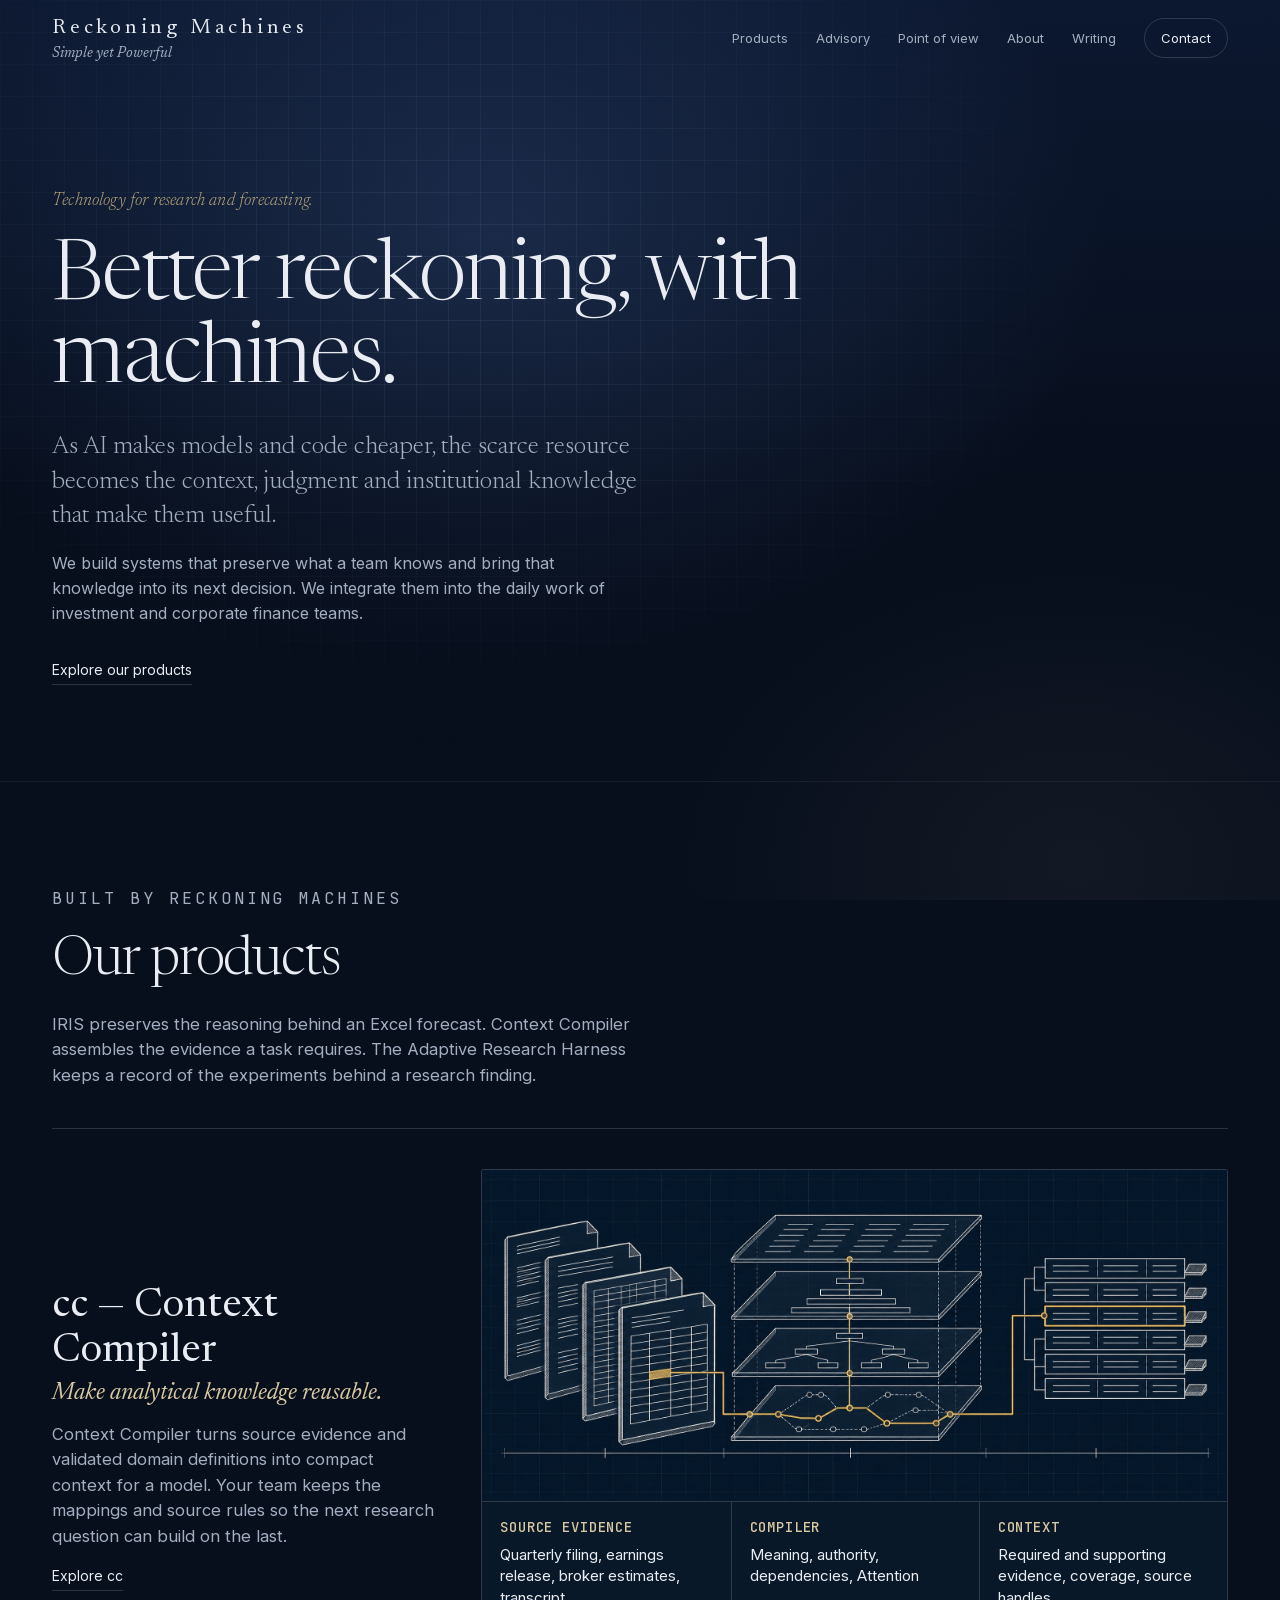
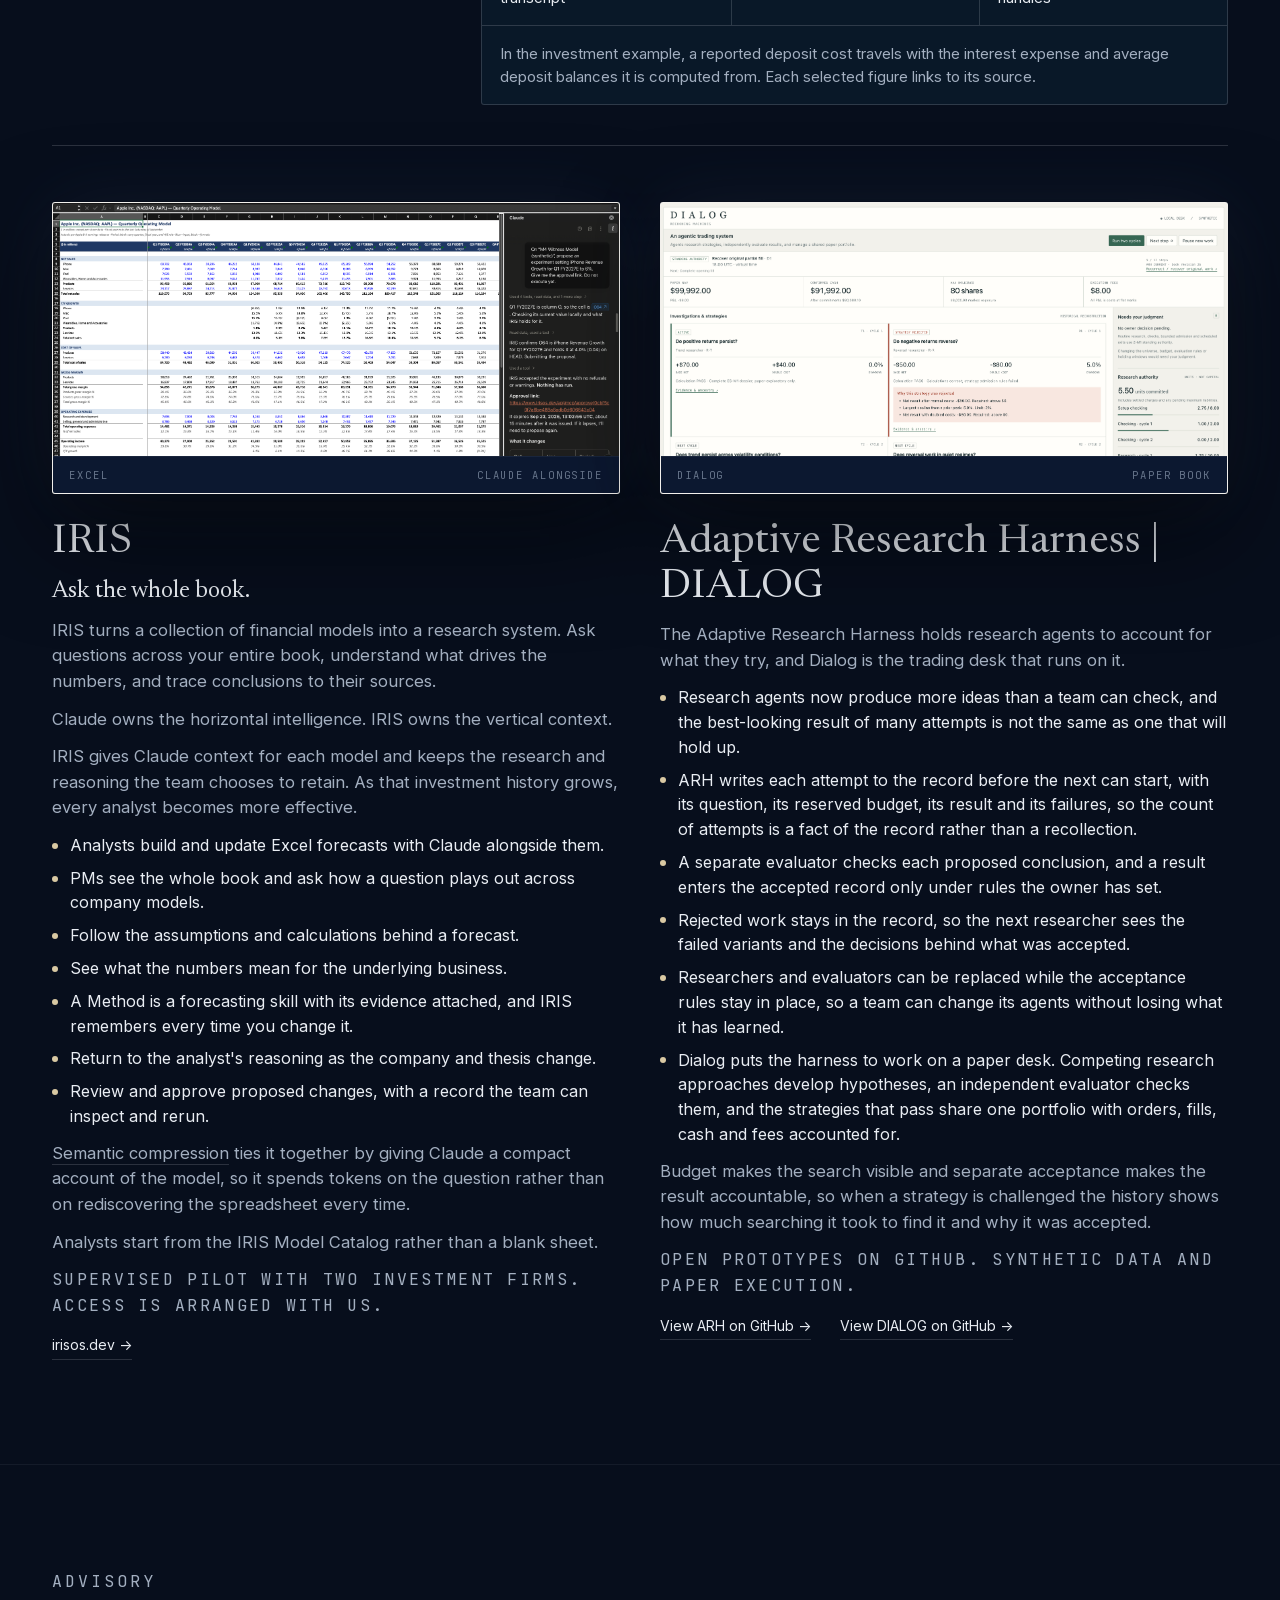
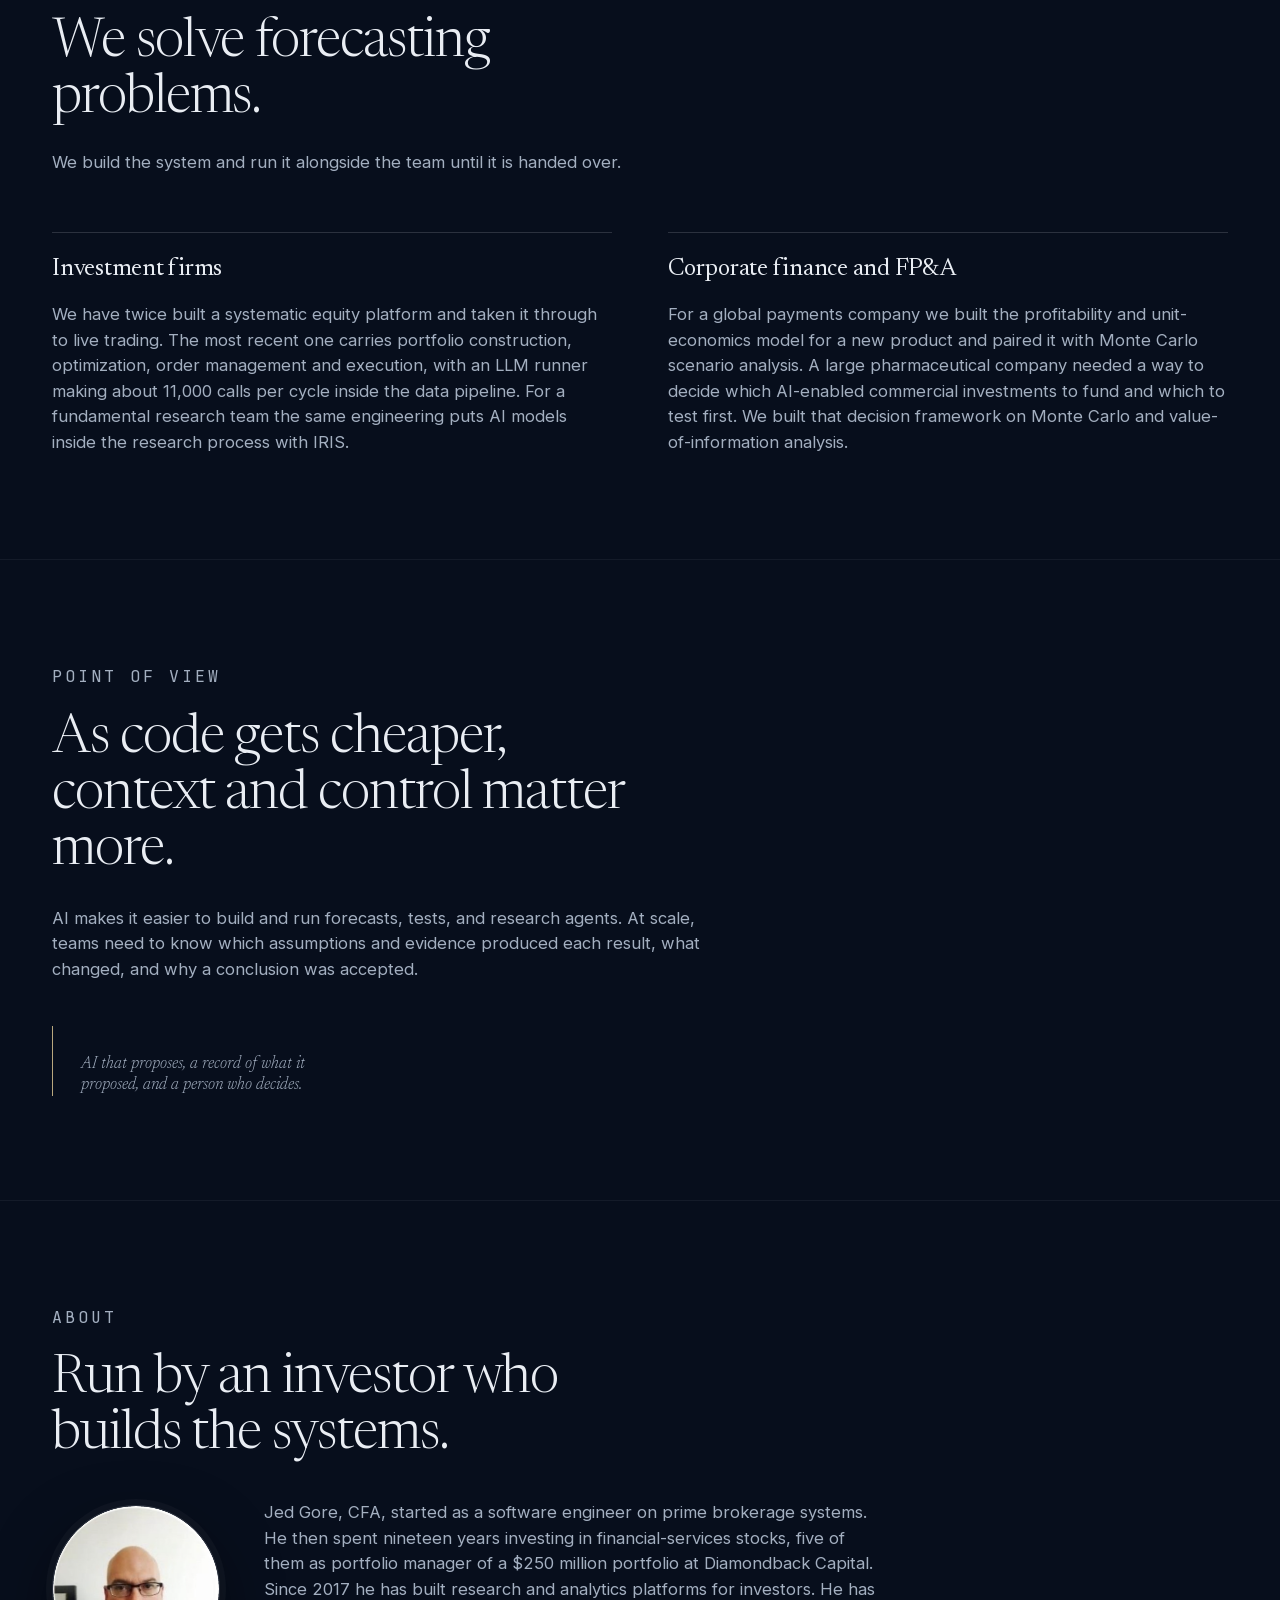
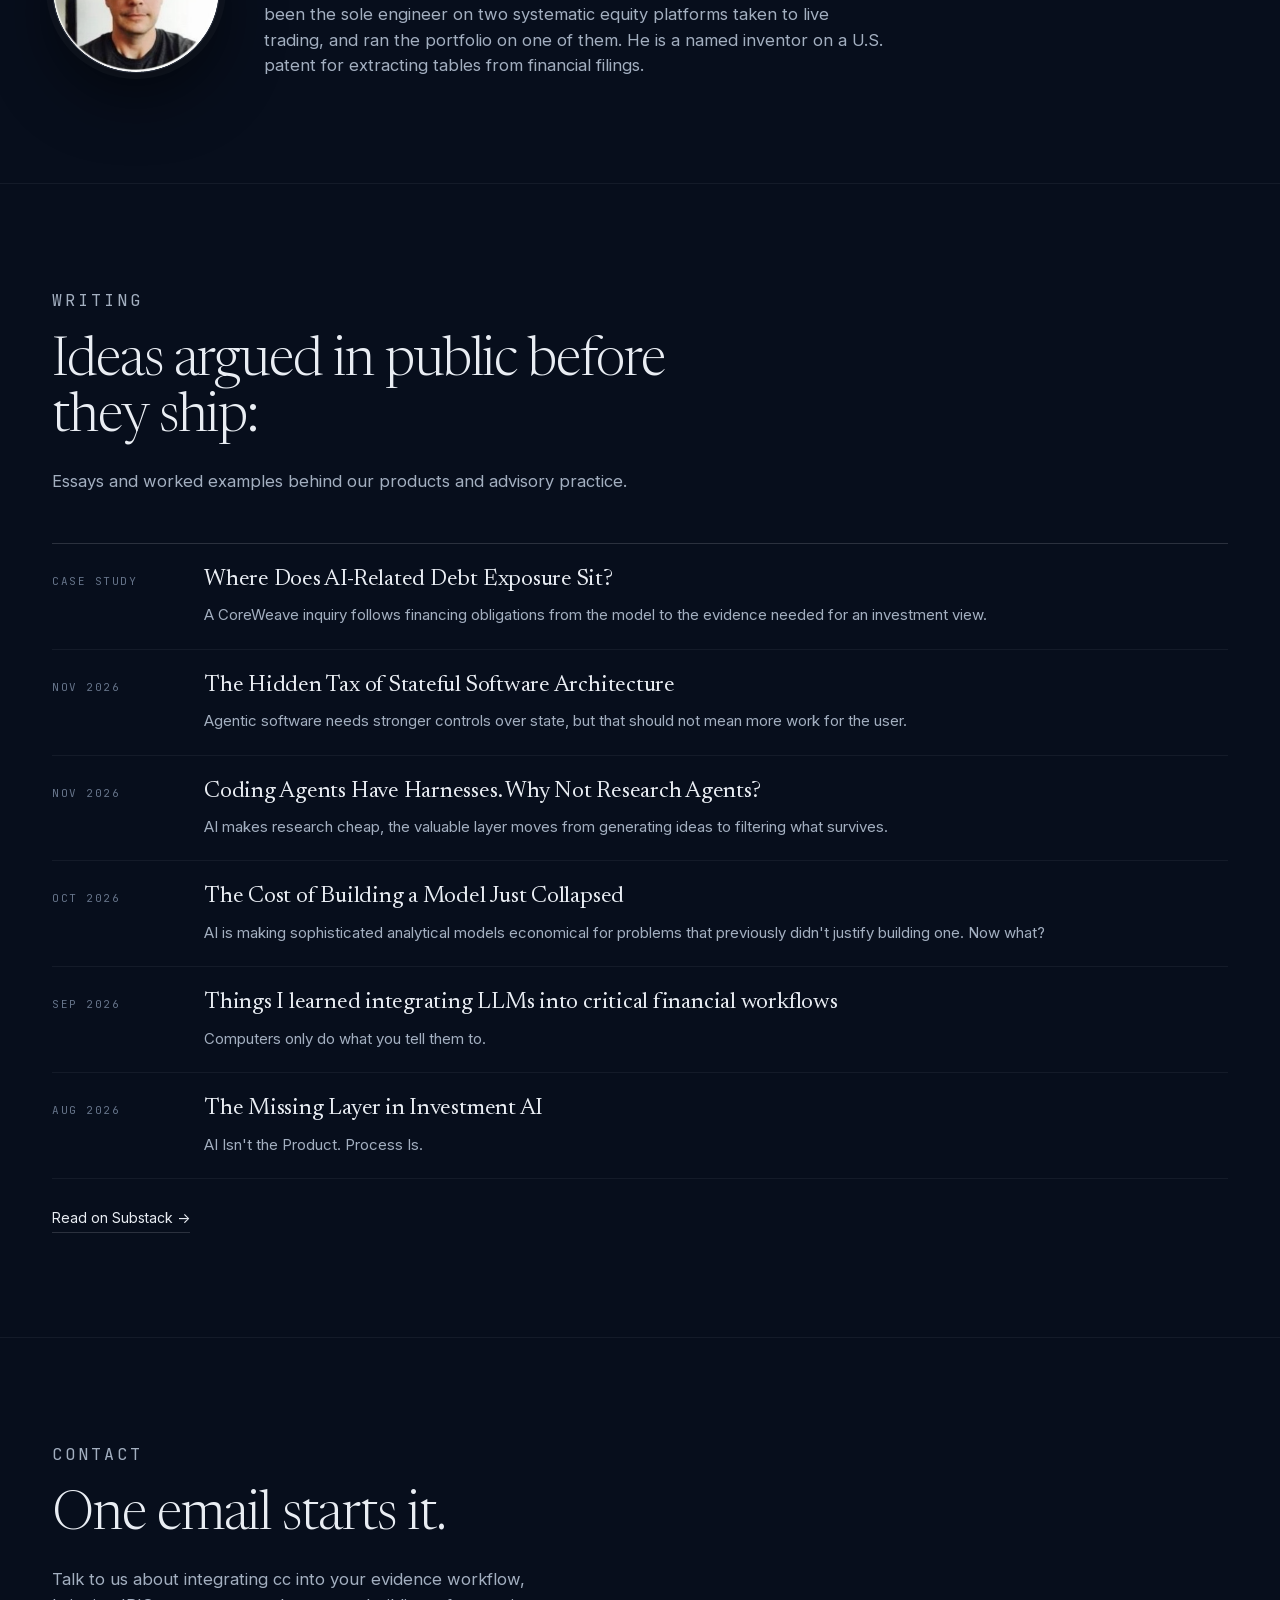
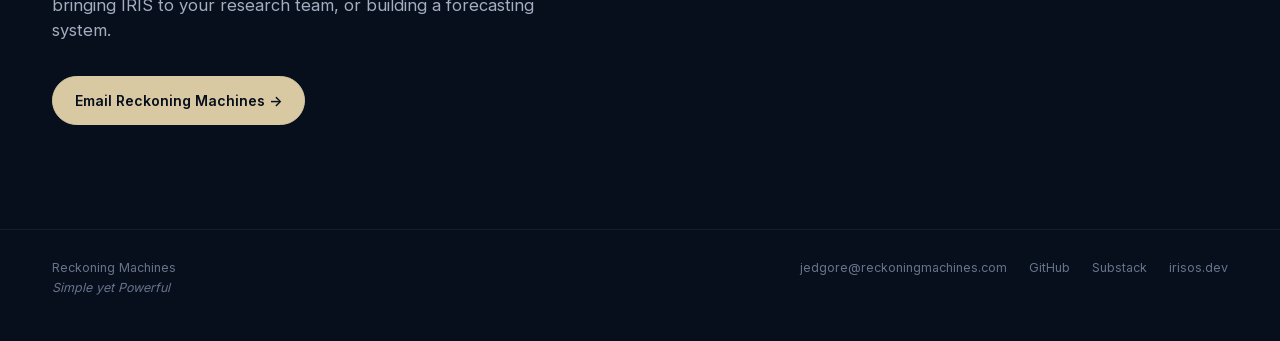
==== commit 1c4fb1d9: "Put the compiler workflow first and publish the comparative research record" ====
--- a/index.html
+++ b/index.html
@@ -58,8 +58,8 @@
                 <article class="compiler-feature">
                     <div class="compiler-copy">
                         <h3><a href="/compiler/">cc — Context Compiler</a></h3>
-                        <p class="compiler-tagline">Better AI answers, built on knowledge that accumulates.</p>
-                        <p>Context Compiler preserves validated analytical definitions so models can answer recurring questions more reliably. Across 44 bank research requests, frozen scoring credited 42 fully supported answers with compiled context and 24 with hybrid retrieval. Independent review credited retrieval with 26.</p>
+                        <p class="compiler-tagline">Make analytical knowledge reusable.</p>
+                        <p>Context Compiler turns source evidence and validated domain definitions into compact context for a model. Your team keeps the mappings and source rules so the next research question can build on the last.</p>
                         <a class="card-link" href="/compiler/">Explore cc</a>
                     </div>
                     <figure class="compiler-drawing">
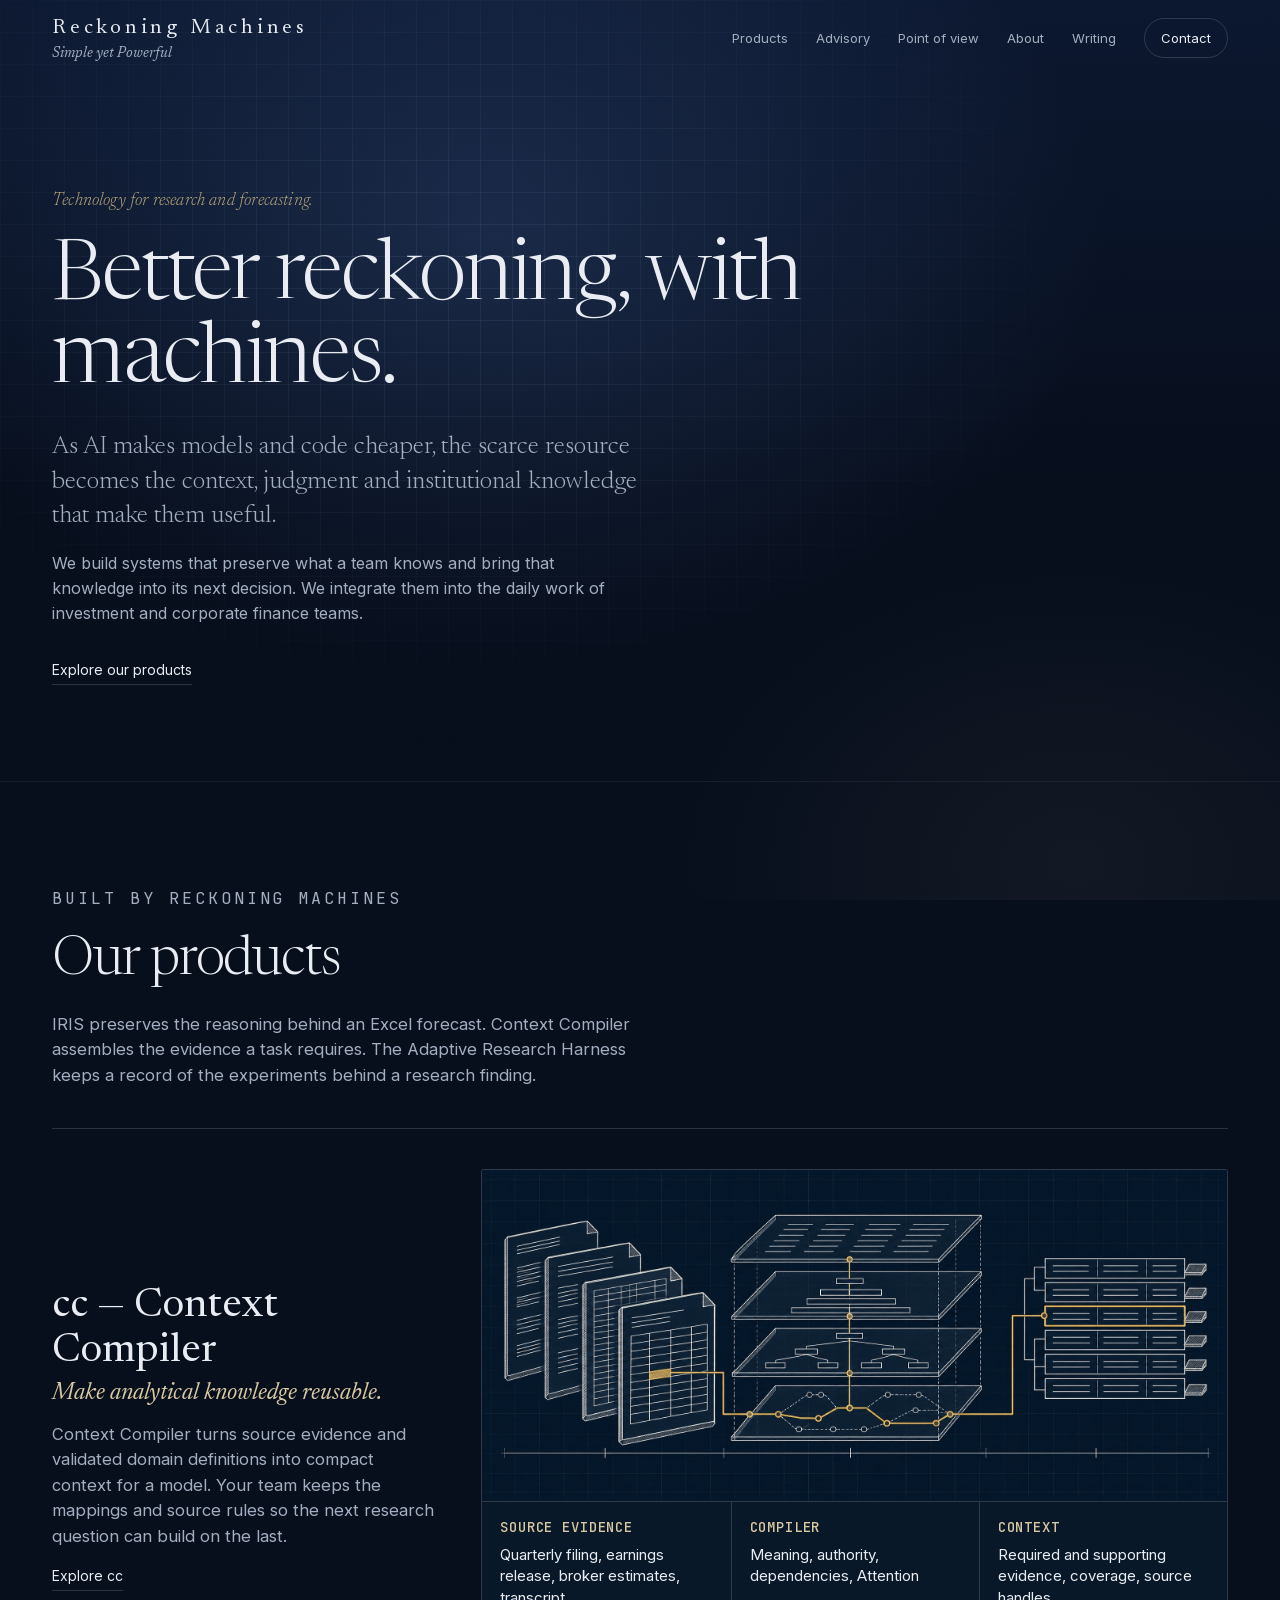
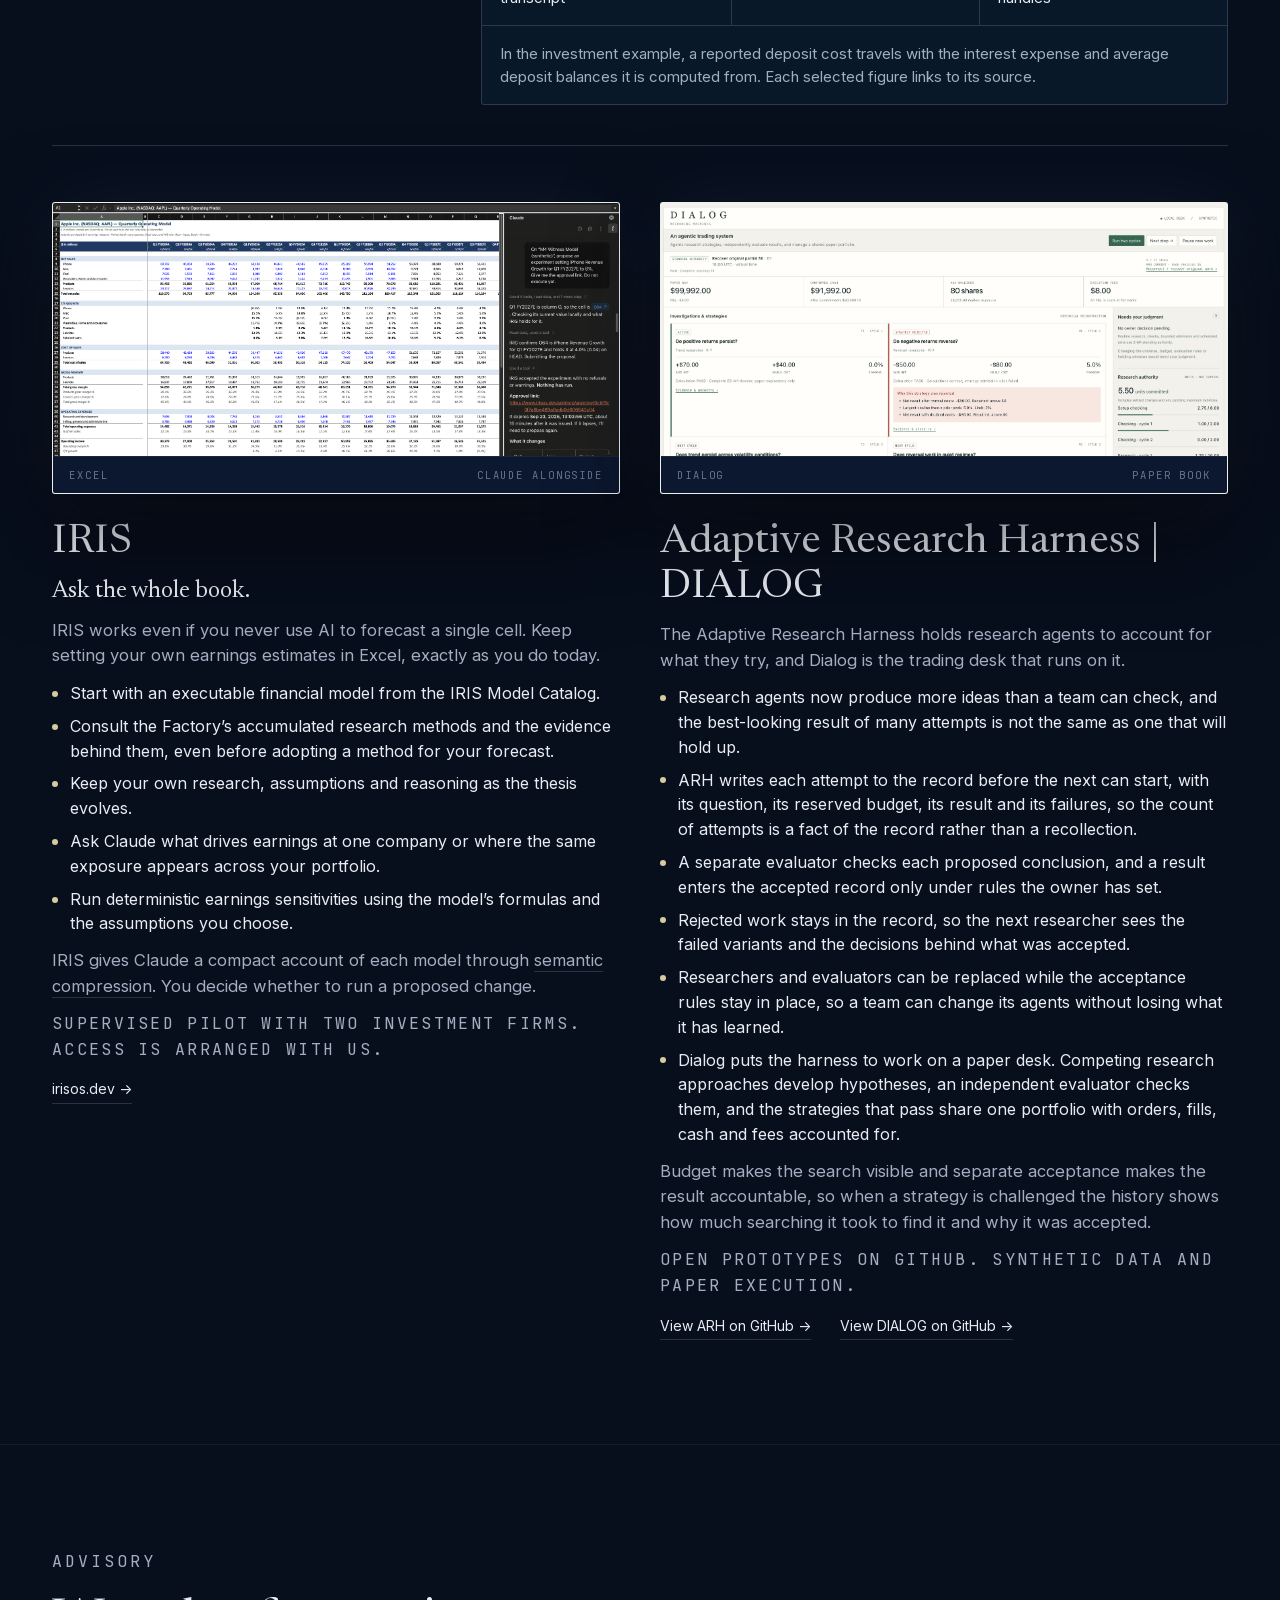
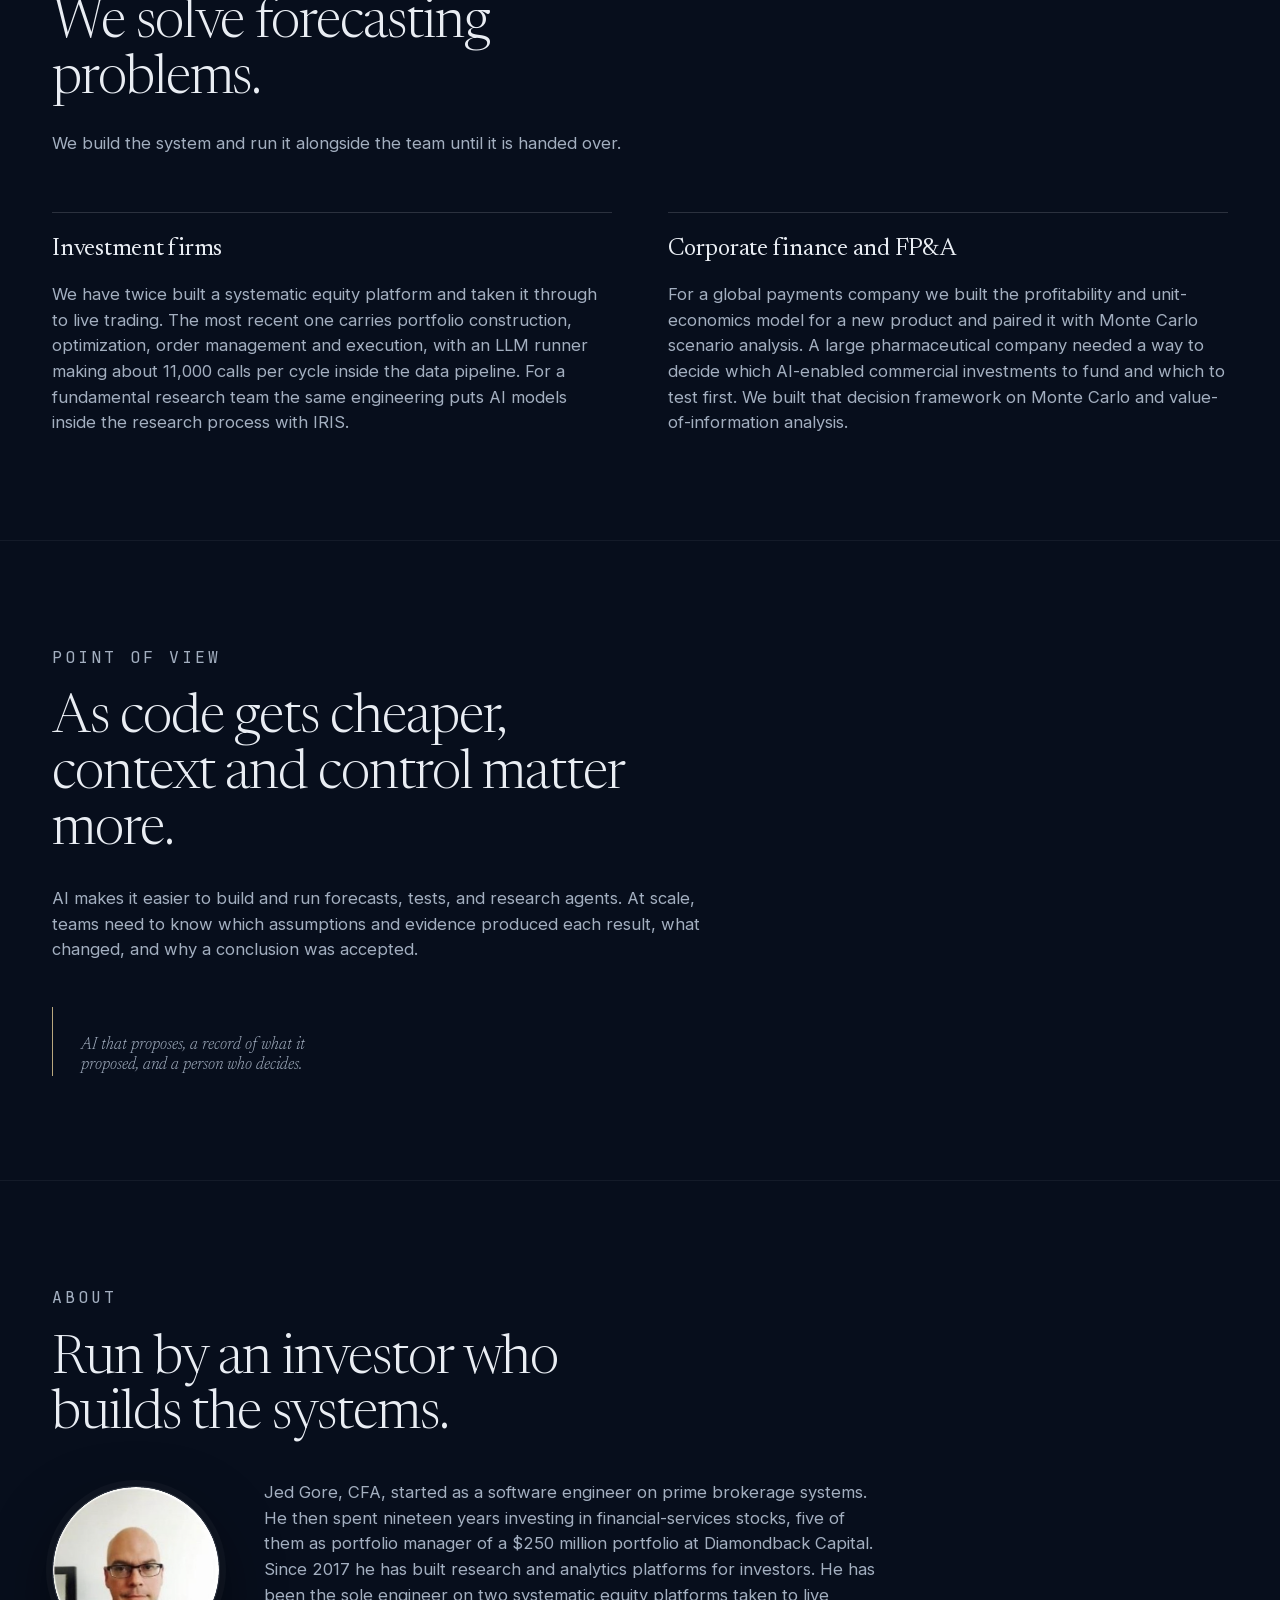
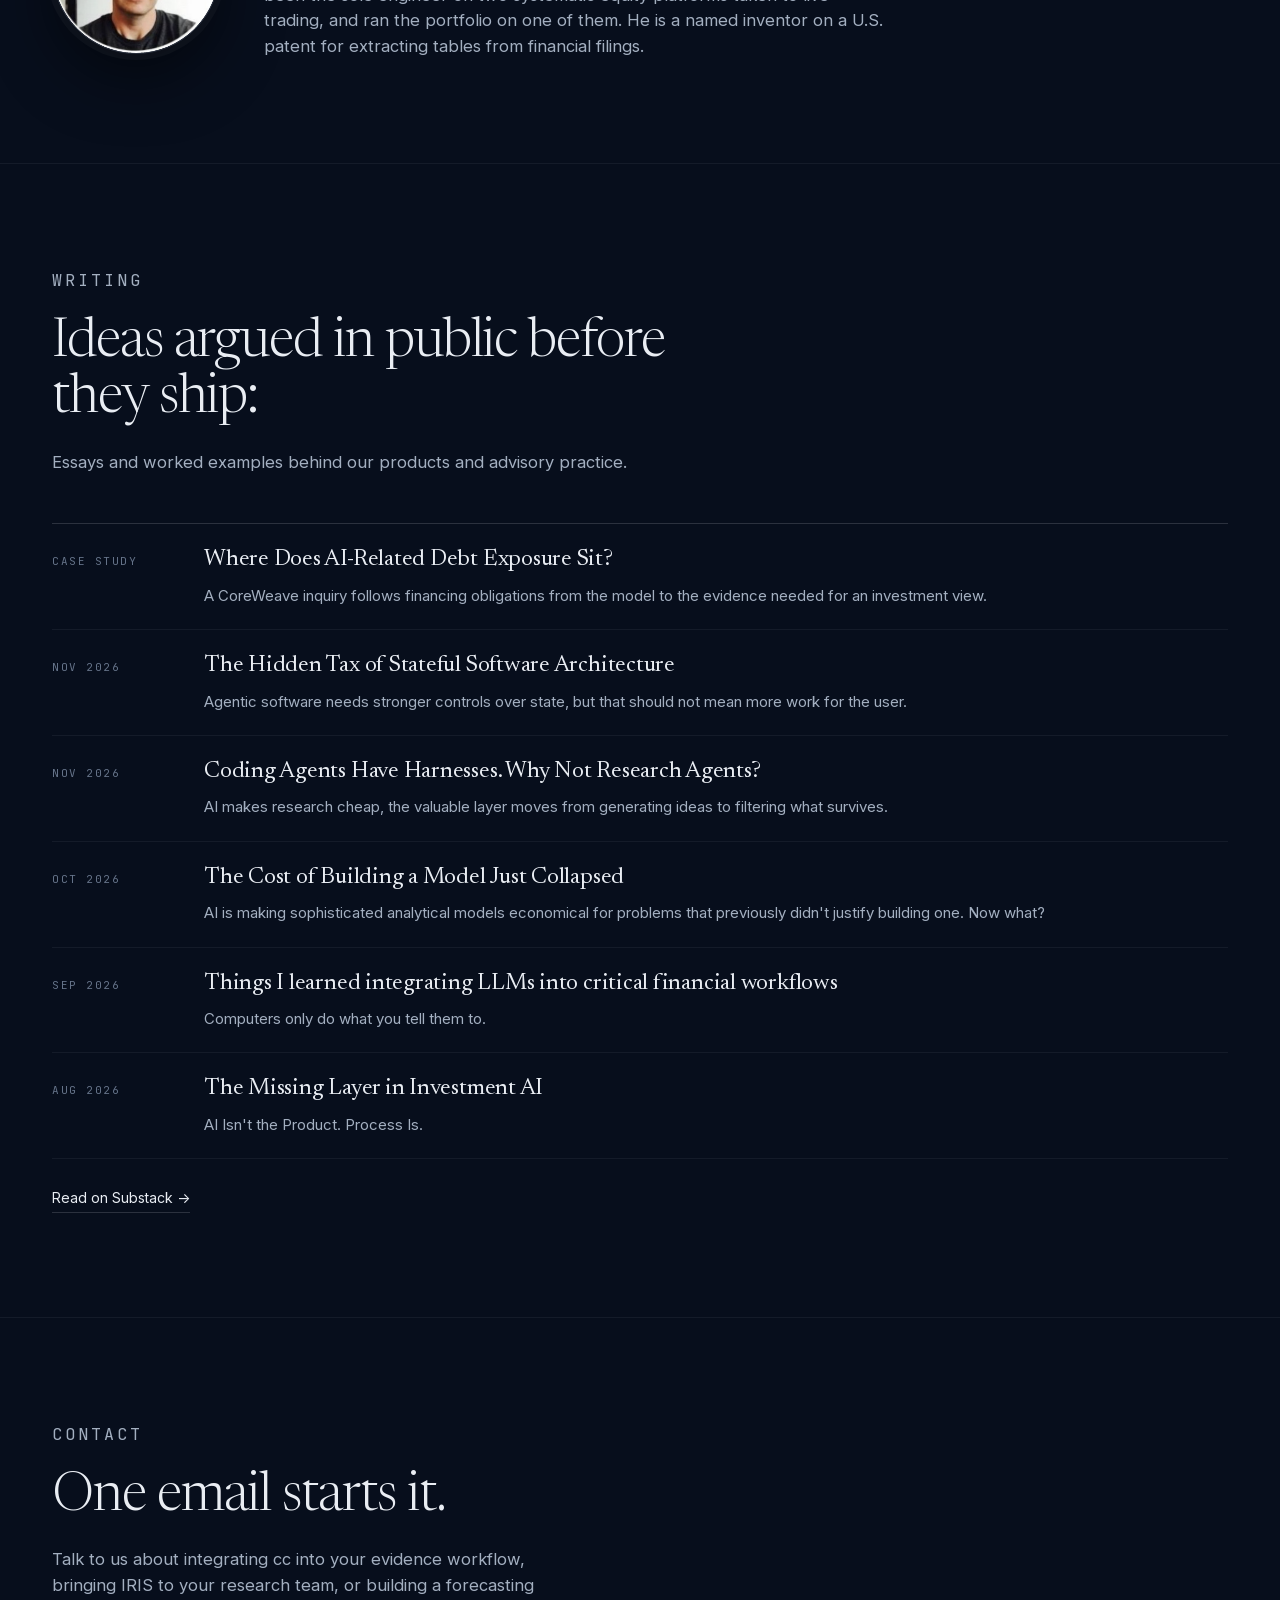
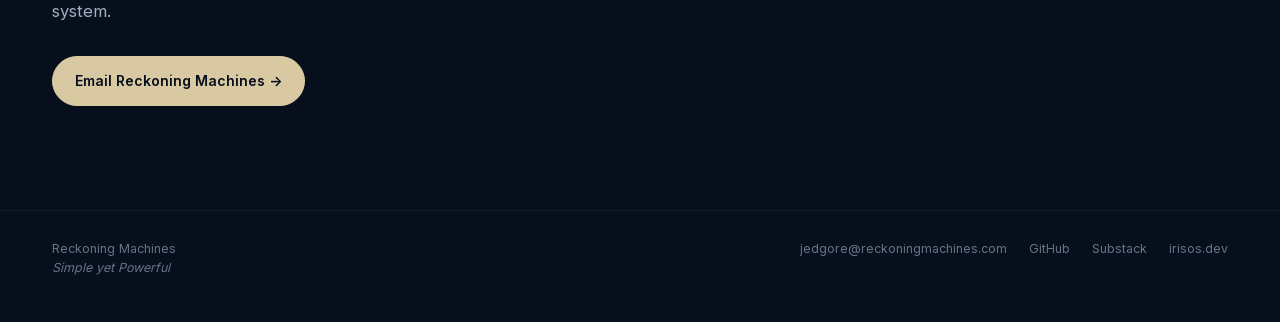
==== commit 4630403b: "Clarify analyst control and Factory methods on the IRIS card" ====
--- a/index.html
+++ b/index.html
@@ -88,20 +88,15 @@
                         </figure>
                         <h3>IRIS</h3>
                         <p class="card-tagline">Ask the whole book.</p>
-                        <p>IRIS turns a collection of financial models into a research system. Ask questions across your entire book, understand what drives the numbers, and trace conclusions to their sources.</p>
-                        <p>Claude owns the horizontal intelligence. IRIS owns the vertical context.</p>
-                        <p>IRIS gives Claude context for each model and keeps the research and reasoning the team chooses to retain. As that investment history grows, every analyst becomes more effective.</p>
+                        <p>IRIS works even if you never use AI to forecast a single cell. Keep setting your own earnings estimates in Excel, exactly as you do today.</p>
                         <ul class="card-list">
-                            <li>Analysts build and update Excel forecasts with Claude alongside them.</li>
-                            <li>PMs see the whole book and ask how a question plays out across company models.</li>
-                            <li>Follow the assumptions and calculations behind a forecast.</li>
-                            <li>See what the numbers mean for the underlying business.</li>
-                            <li>A Method is a forecasting skill with its evidence attached, and IRIS remembers every time you change it.</li>
-                            <li>Return to the analyst's reasoning as the company and thesis change.</li>
-                            <li>Review and approve proposed changes, with a record the team can inspect and rerun.</li>
+                            <li>Start with an executable financial model from the IRIS Model Catalog.</li>
+                            <li>Consult the Factory&rsquo;s accumulated research methods and the evidence behind them, even before adopting a method for your forecast.</li>
+                            <li>Keep your own research, assumptions and reasoning as the thesis evolves.</li>
+                            <li>Ask Claude what drives earnings at one company or where the same exposure appears across your portfolio.</li>
+                            <li>Run deterministic earnings sensitivities using the model&rsquo;s formulas and the assumptions you choose.</li>
                         </ul>
-                        <p><a href="https://reckoningmachines.substack.com/p/three-things-a-spreadsheet-model">Semantic compression</a> ties it together by giving Claude a compact account of the model, so it spends tokens on the question rather than on rediscovering the spreadsheet every time.</p>
-                        <p>Analysts start from the IRIS Model Catalog rather than a blank sheet.</p>
+                        <p>IRIS gives Claude a compact account of each model through <a href="https://reckoningmachines.substack.com/p/three-things-a-spreadsheet-model">semantic compression</a>. You decide whether to run a proposed change.</p>
                         <p class="status">Supervised pilot with two investment firms. Access is arranged with us.</p>
                         <a class="card-link" href="https://irisos.dev">irisos.dev <span aria-hidden="true">-&gt;</span></a>
                     </article>
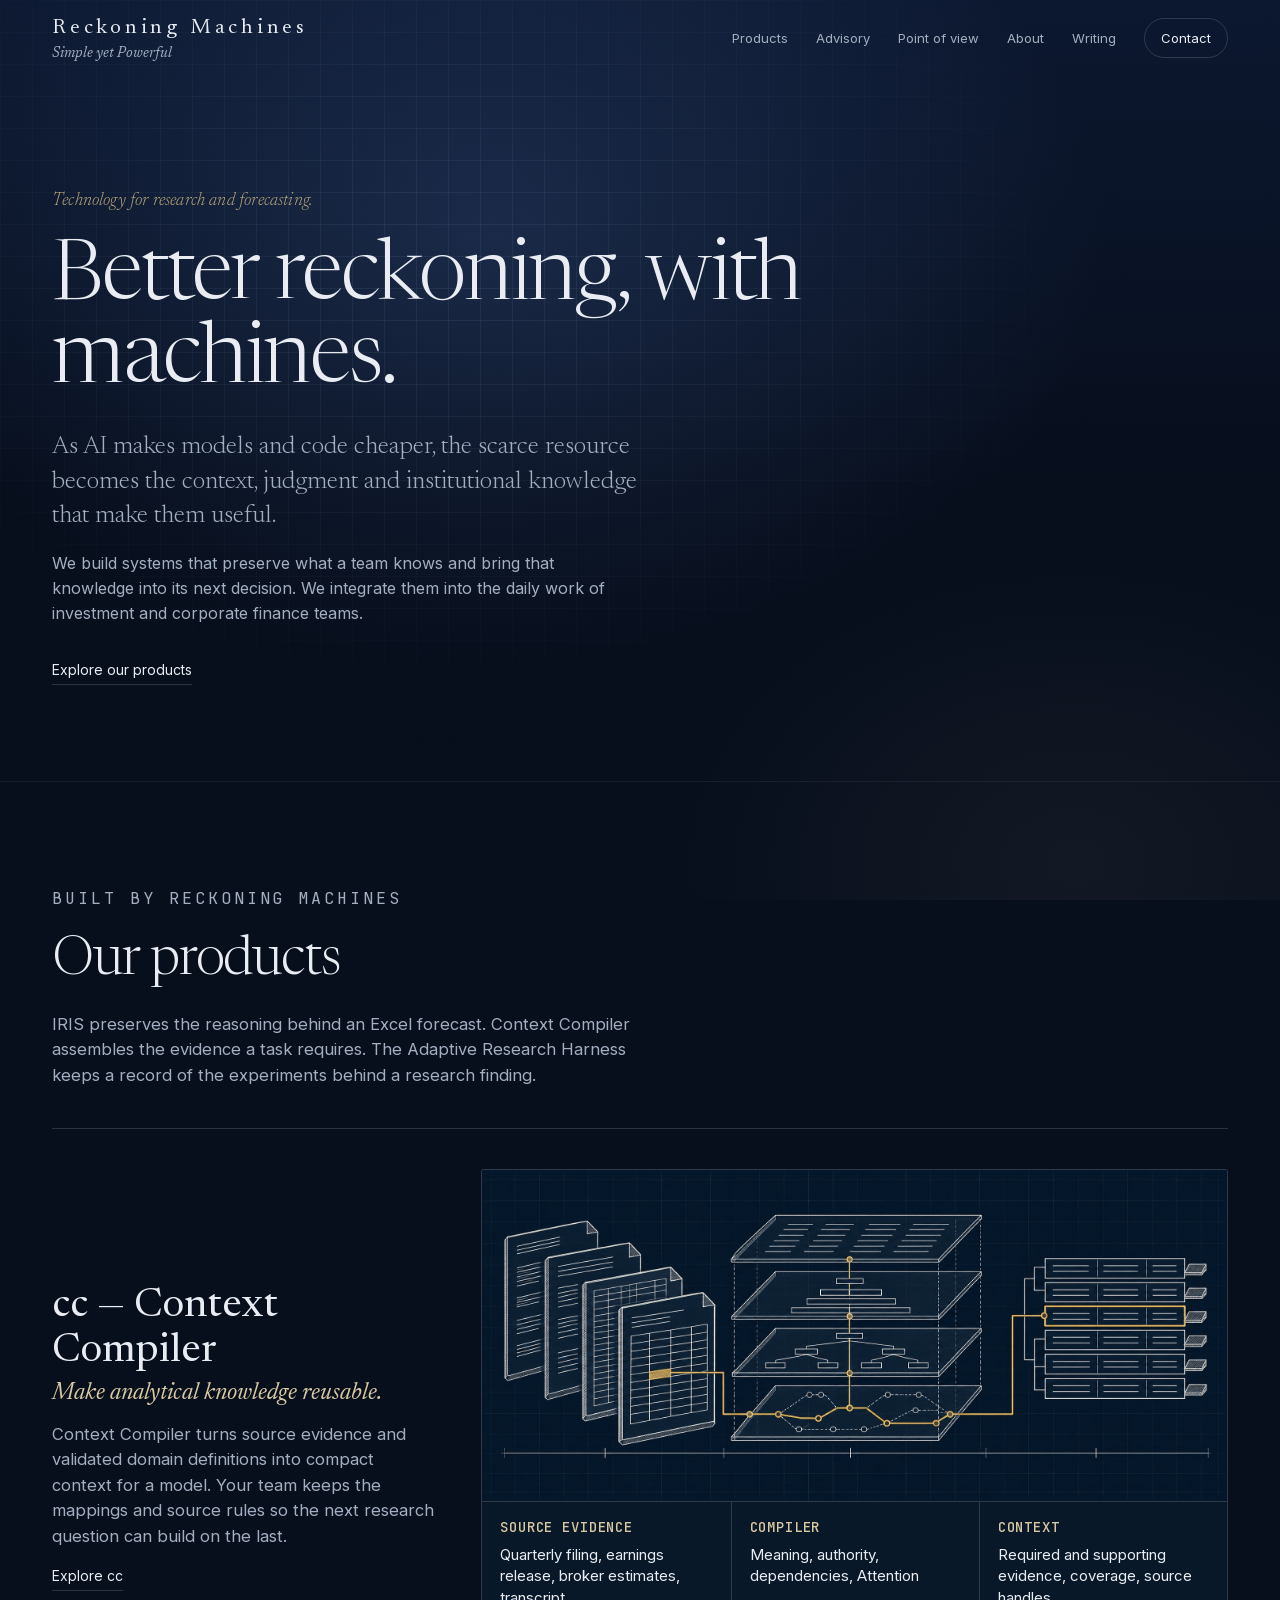
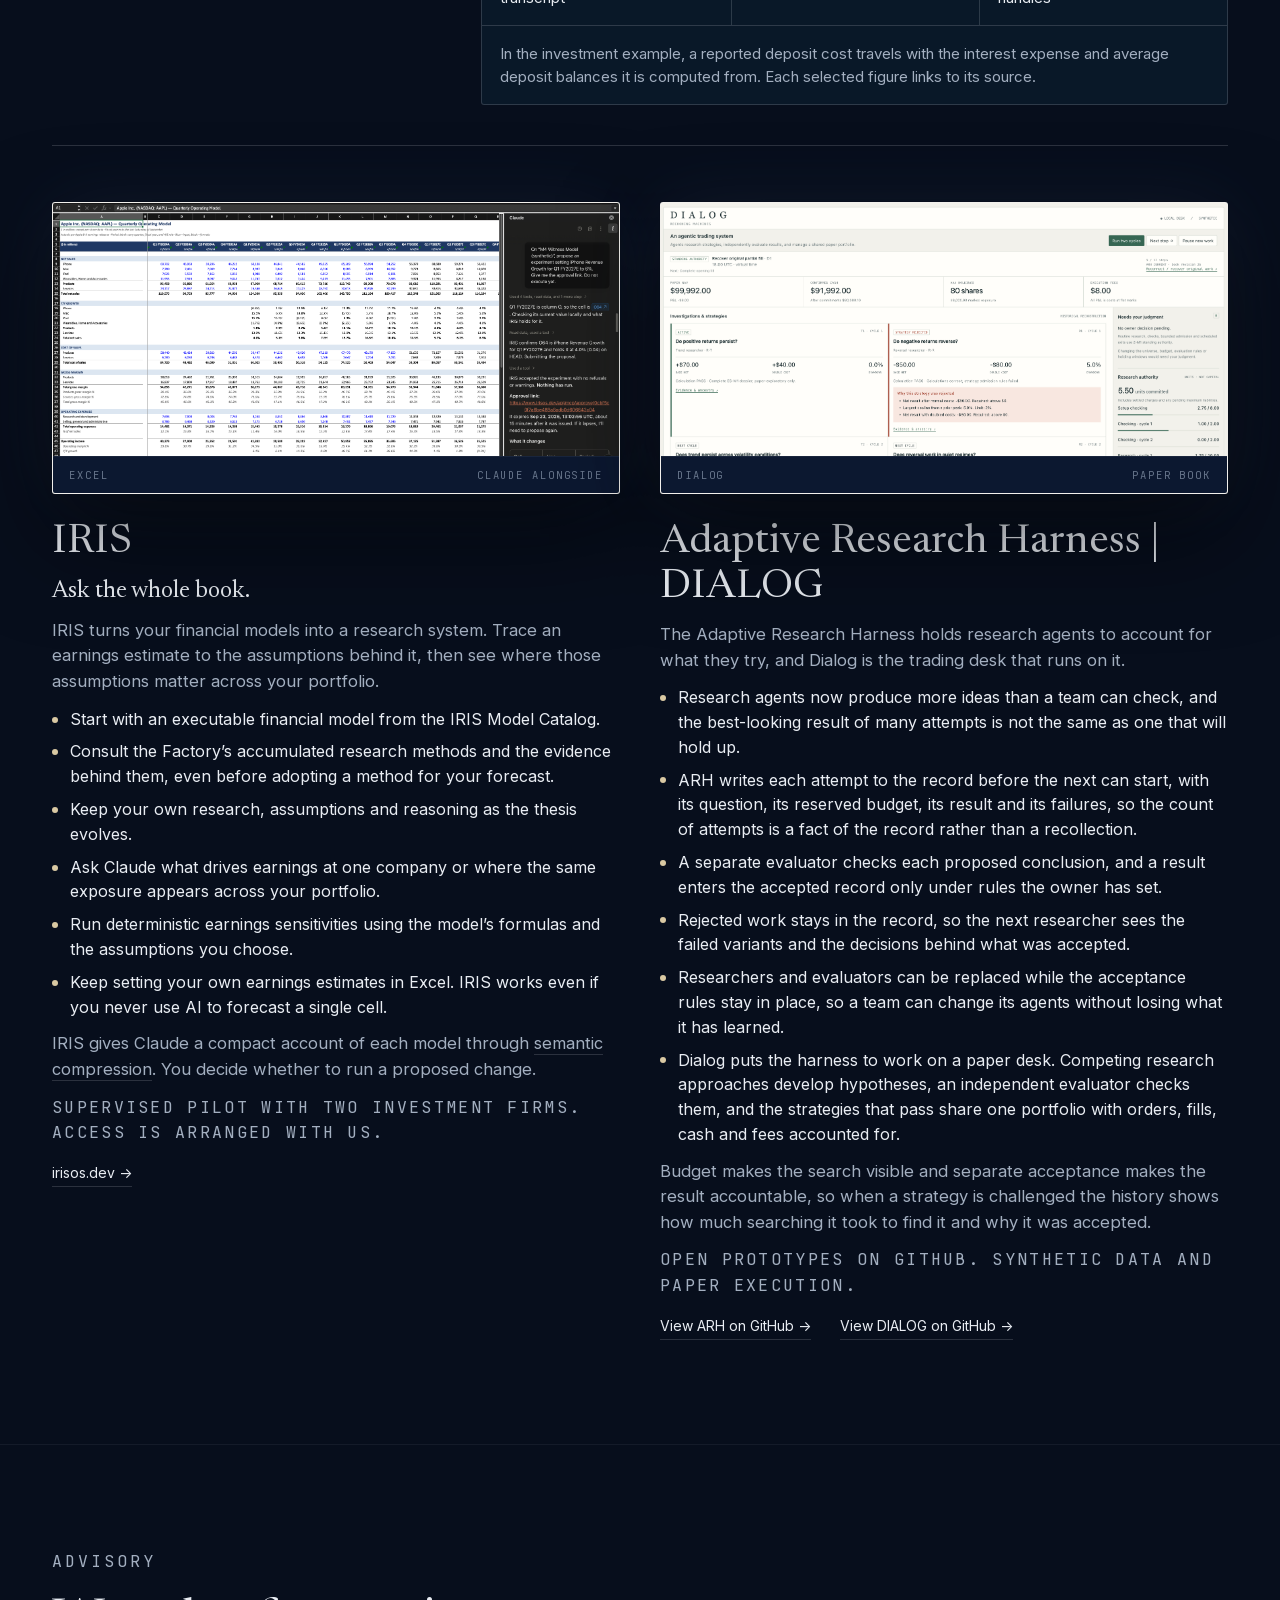
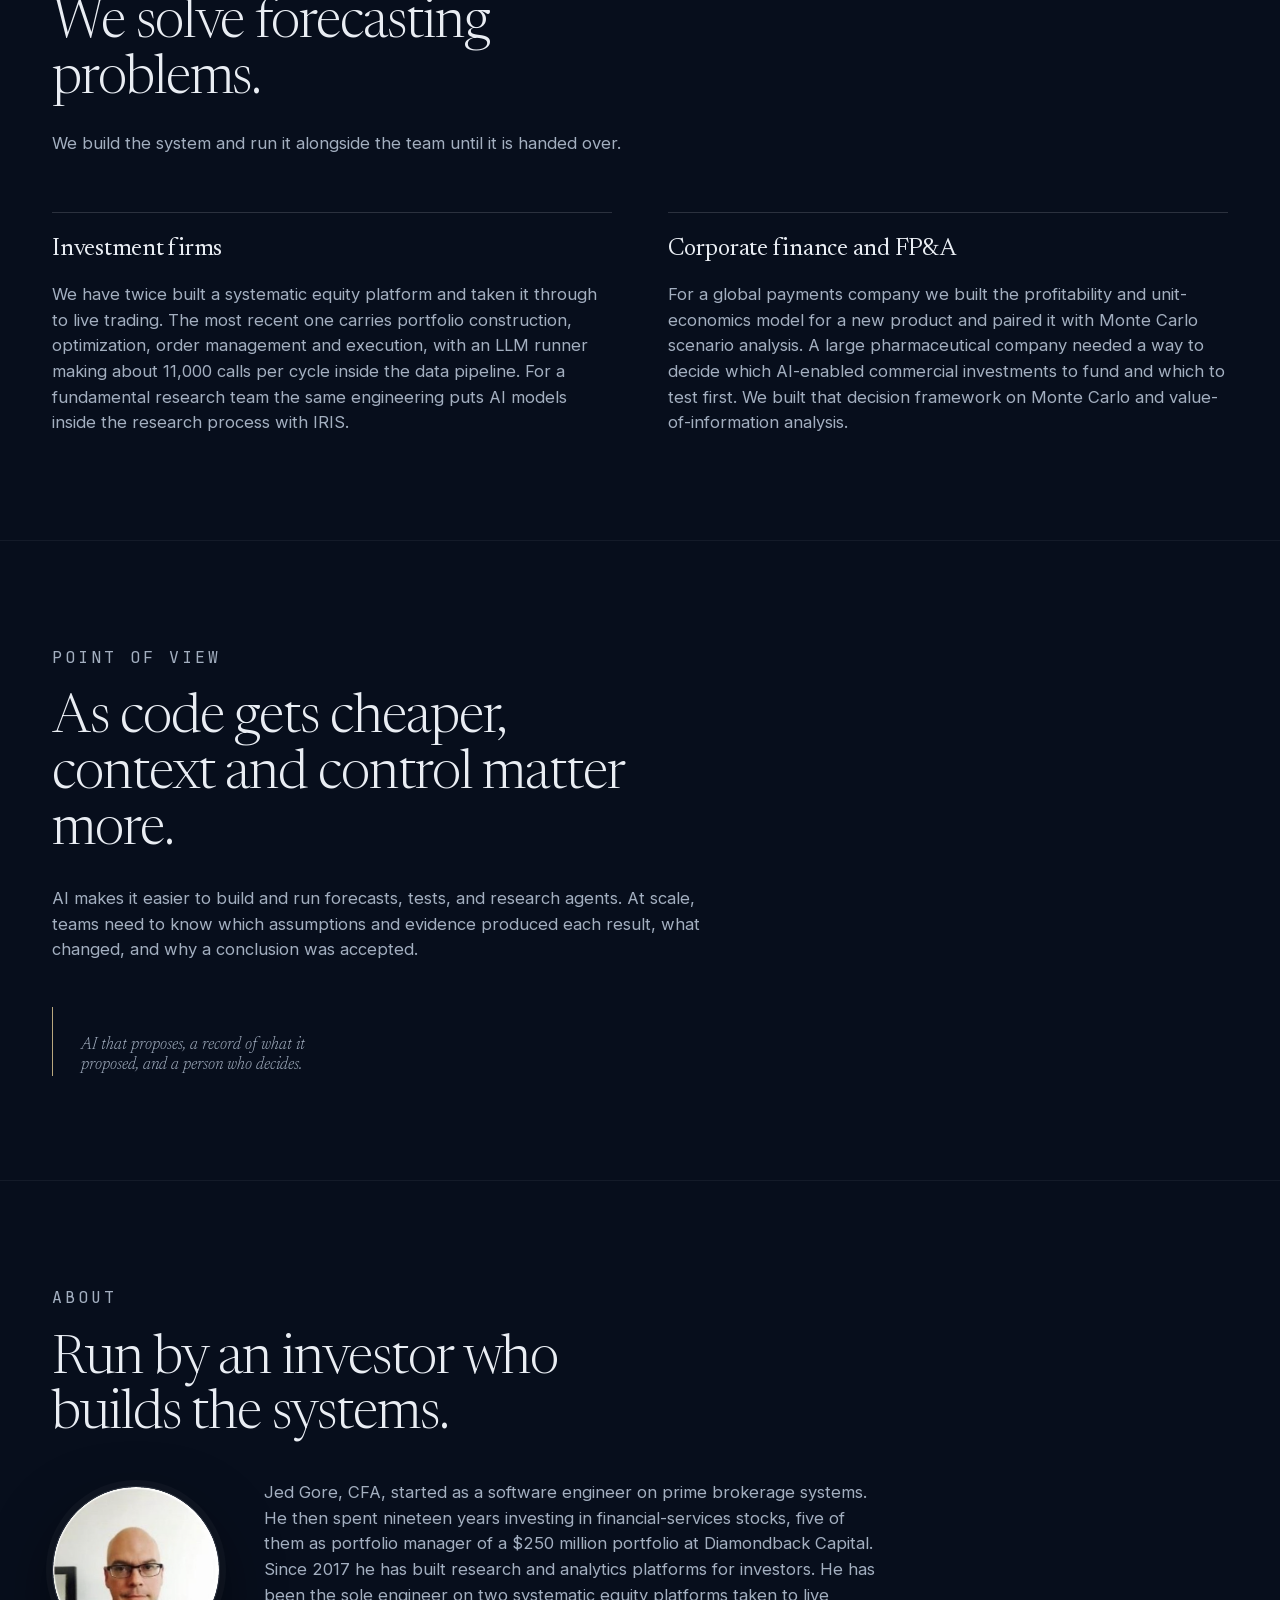
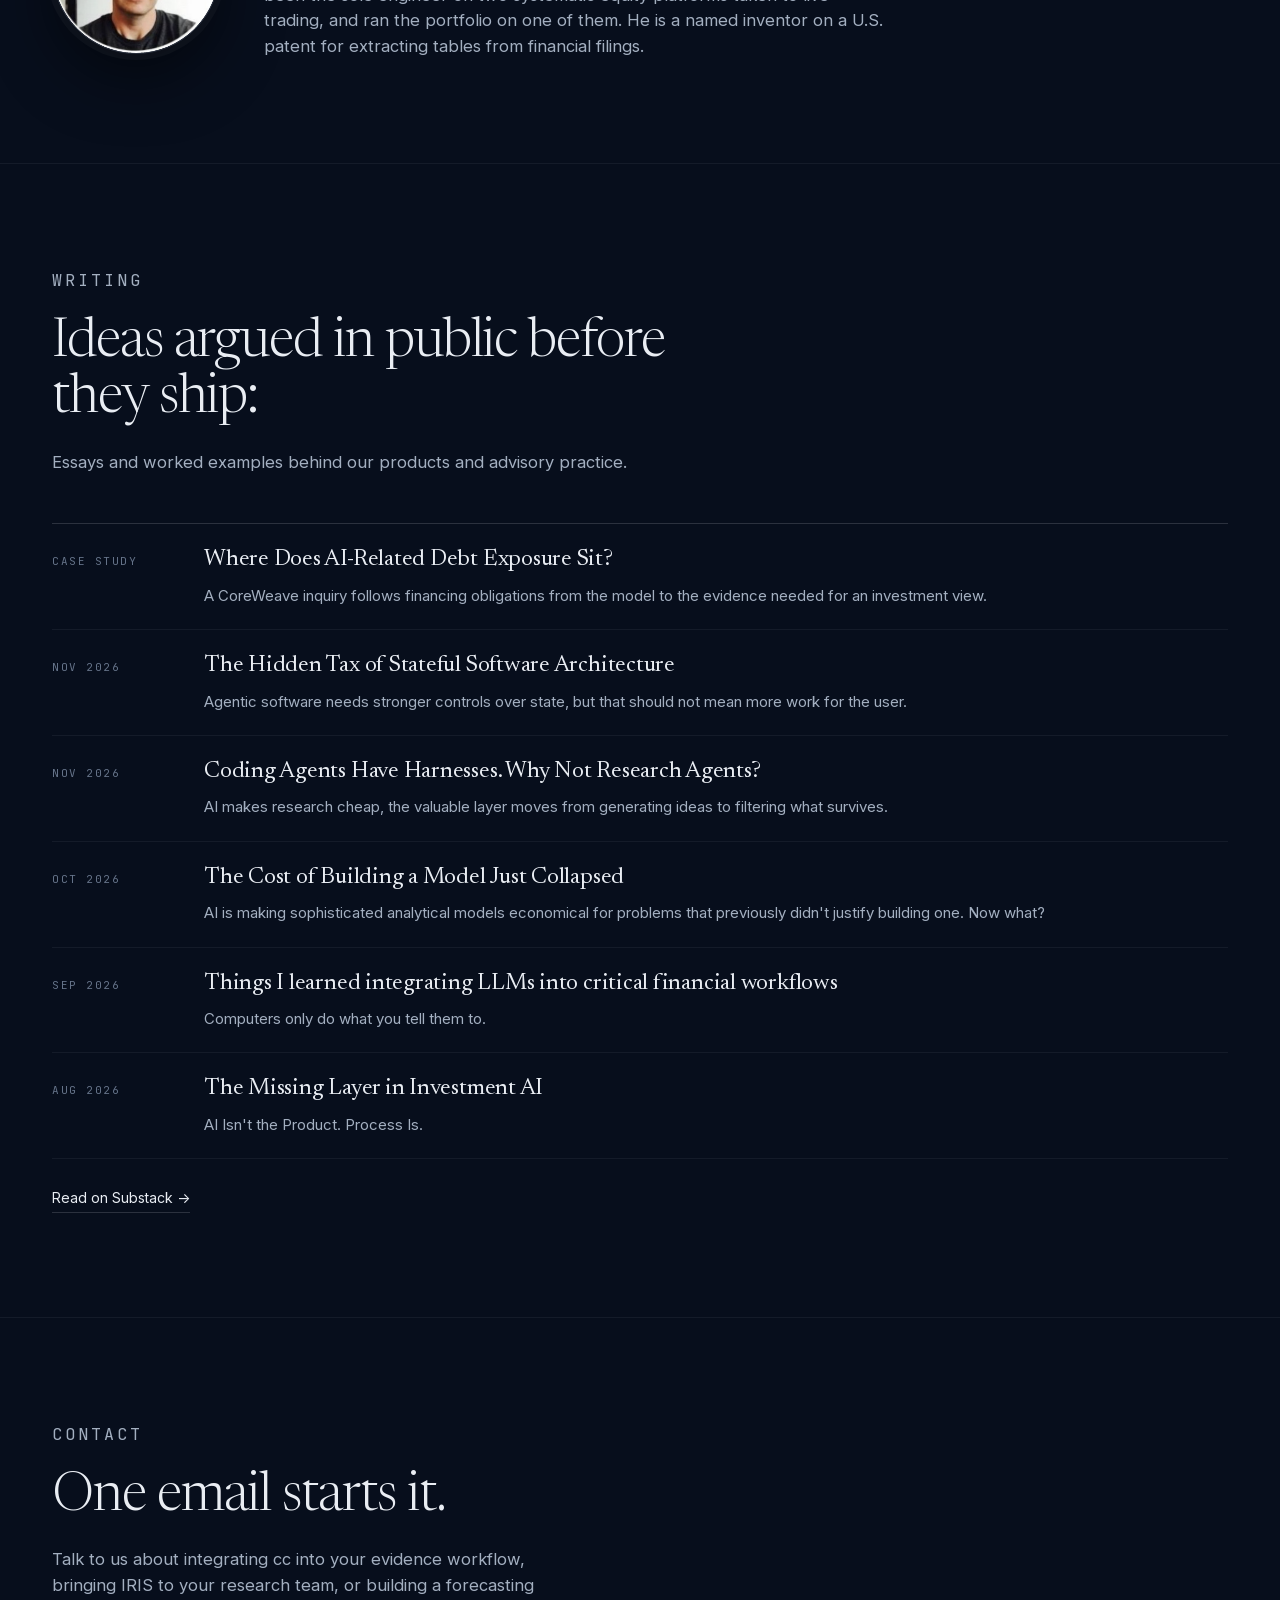
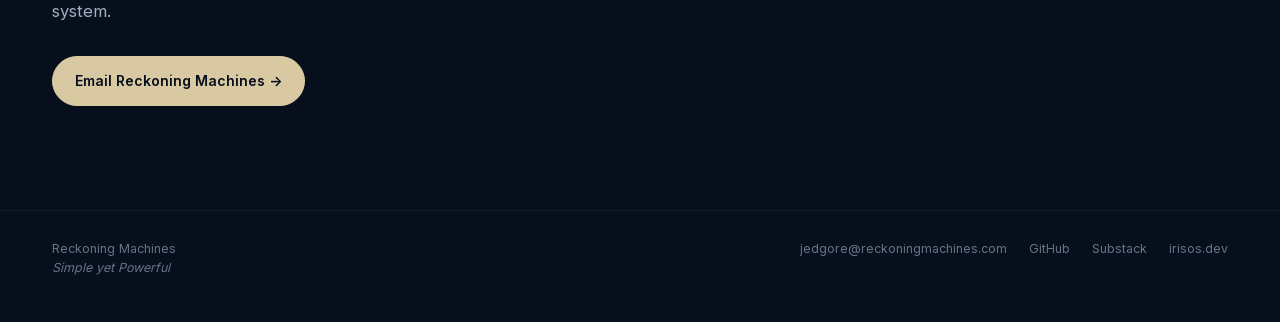
==== commit 593f29d4: "Lead the IRIS card with company and portfolio research" ====
--- a/index.html
+++ b/index.html
@@ -88,13 +88,14 @@
                         </figure>
                         <h3>IRIS</h3>
                         <p class="card-tagline">Ask the whole book.</p>
-                        <p>IRIS works even if you never use AI to forecast a single cell. Keep setting your own earnings estimates in Excel, exactly as you do today.</p>
+                        <p>IRIS turns your financial models into a research system. Trace an earnings estimate to the assumptions behind it, then see where those assumptions matter across your portfolio.</p>
                         <ul class="card-list">
                             <li>Start with an executable financial model from the IRIS Model Catalog.</li>
                             <li>Consult the Factory&rsquo;s accumulated research methods and the evidence behind them, even before adopting a method for your forecast.</li>
                             <li>Keep your own research, assumptions and reasoning as the thesis evolves.</li>
                             <li>Ask Claude what drives earnings at one company or where the same exposure appears across your portfolio.</li>
                             <li>Run deterministic earnings sensitivities using the model&rsquo;s formulas and the assumptions you choose.</li>
+                            <li>Keep setting your own earnings estimates in Excel. IRIS works even if you never use AI to forecast a single cell.</li>
                         </ul>
                         <p>IRIS gives Claude a compact account of each model through <a href="https://reckoningmachines.substack.com/p/three-things-a-spreadsheet-model">semantic compression</a>. You decide whether to run a proposed change.</p>
                         <p class="status">Supervised pilot with two investment firms. Access is arranged with us.</p>
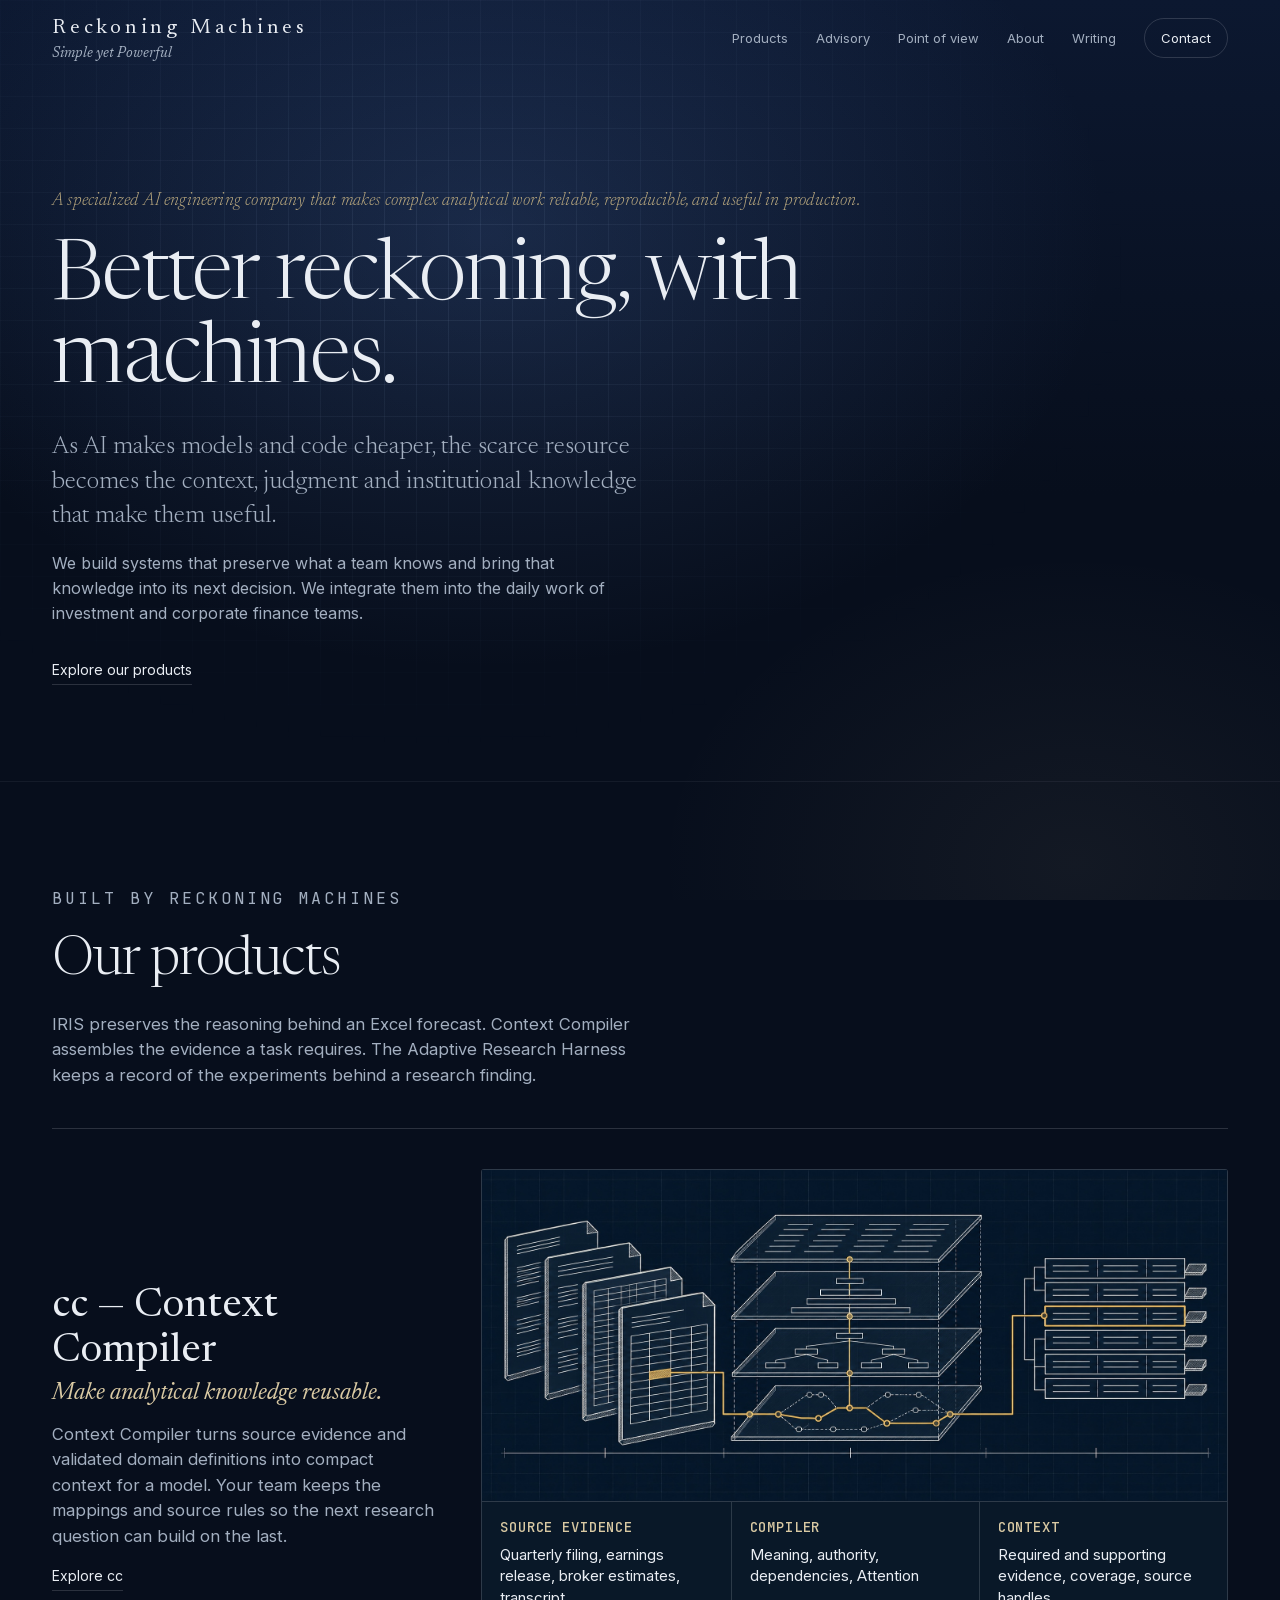
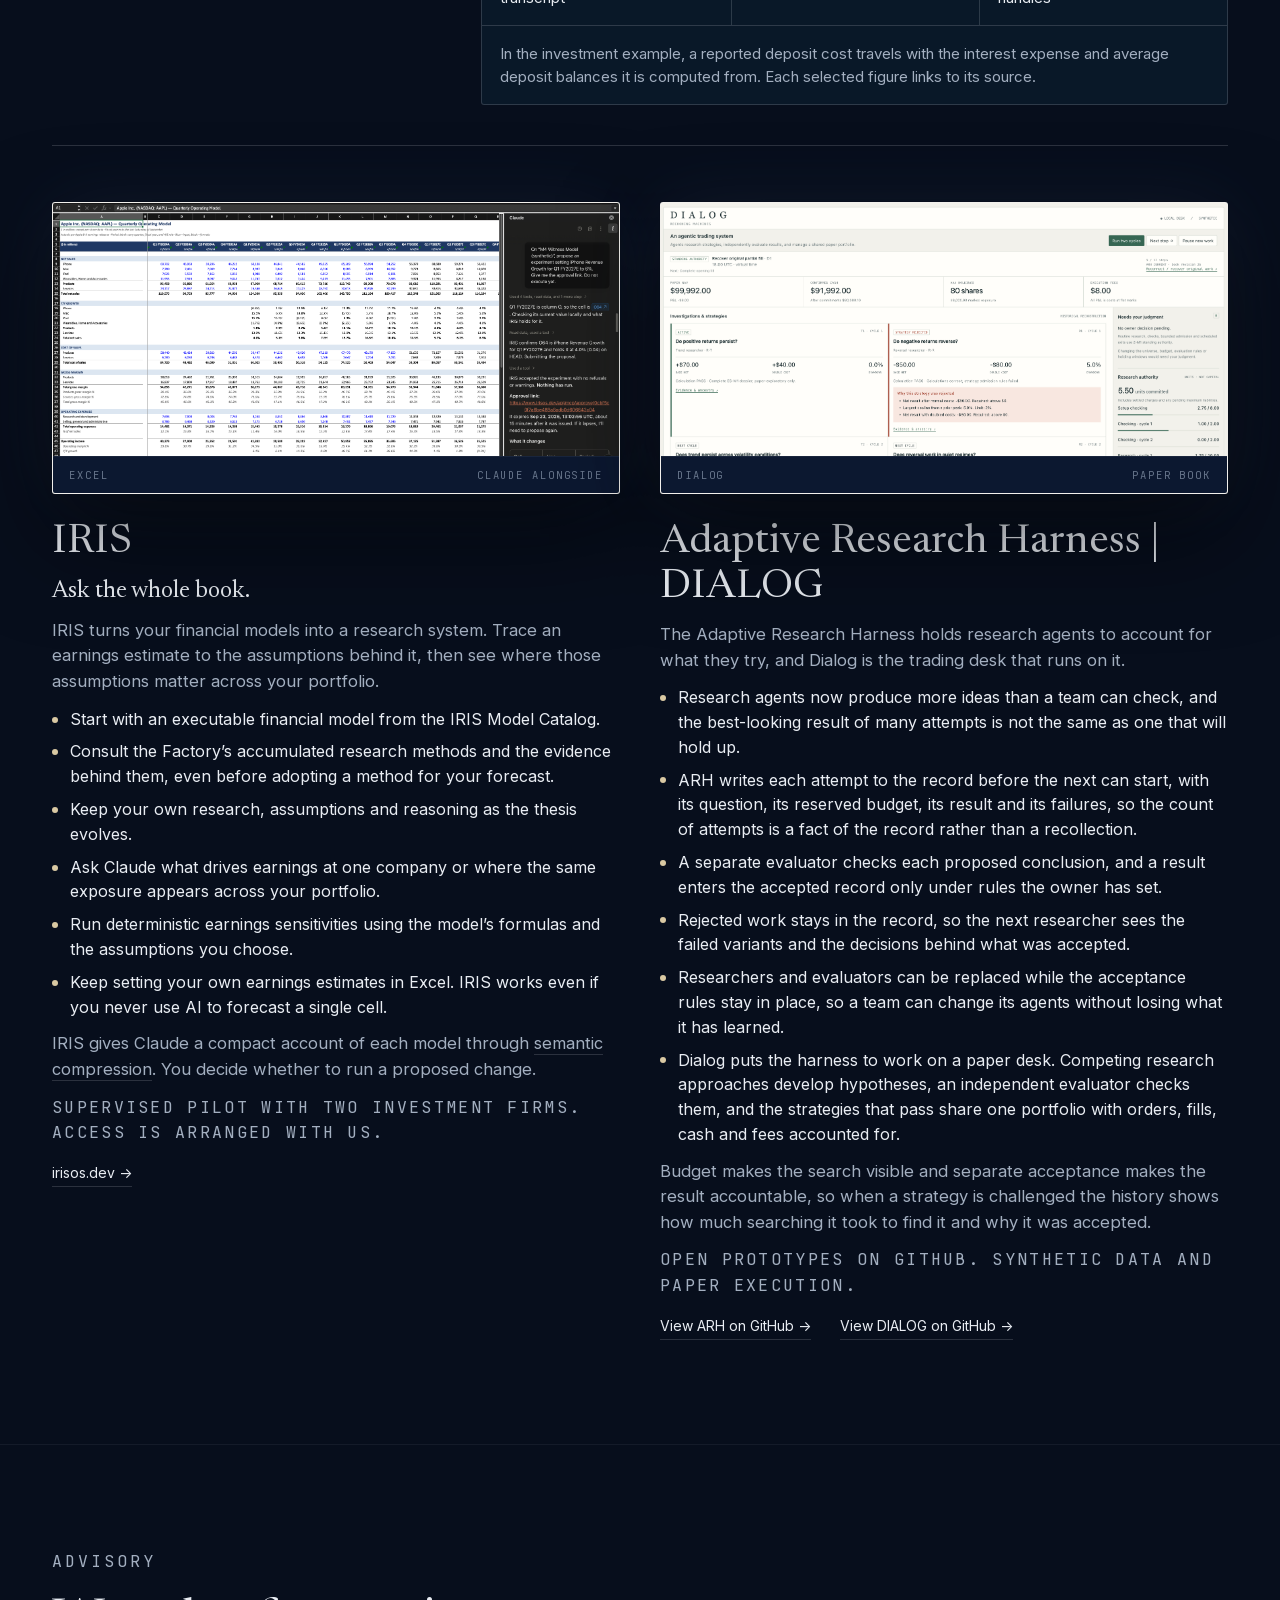
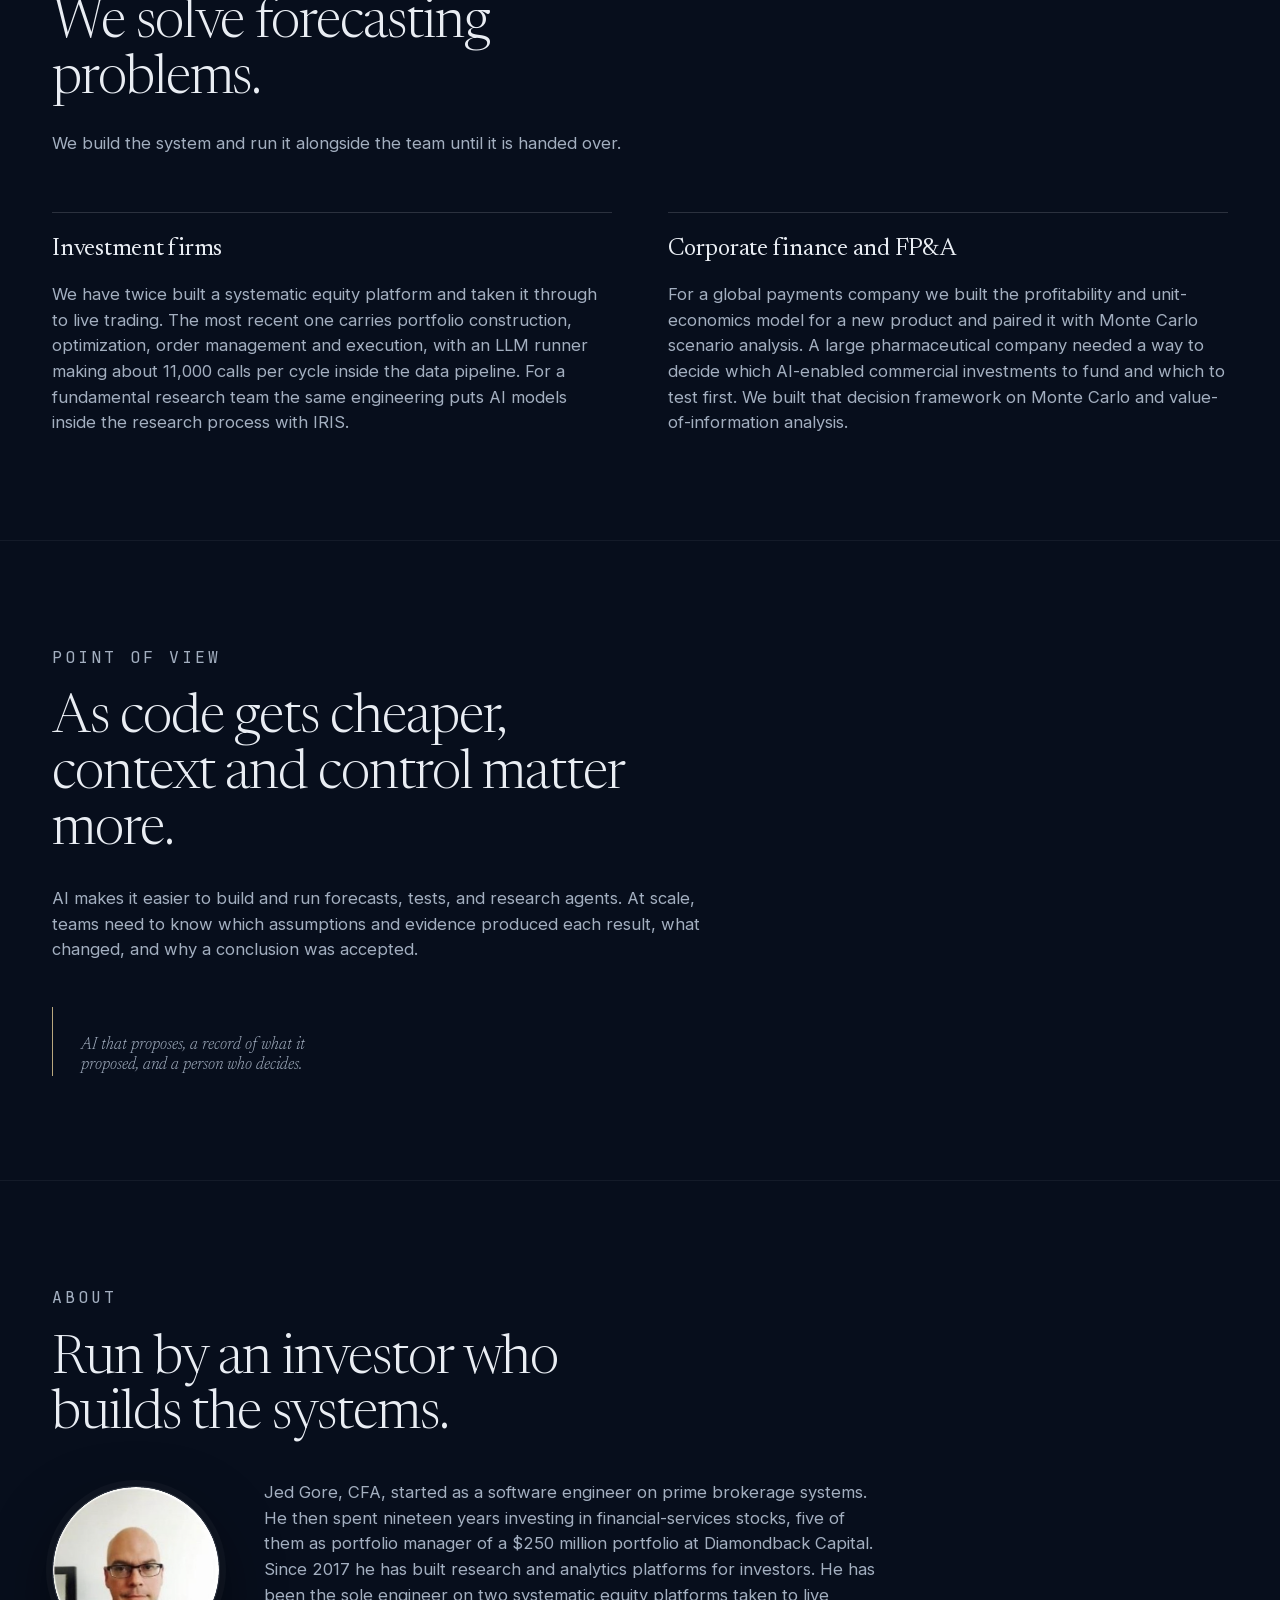
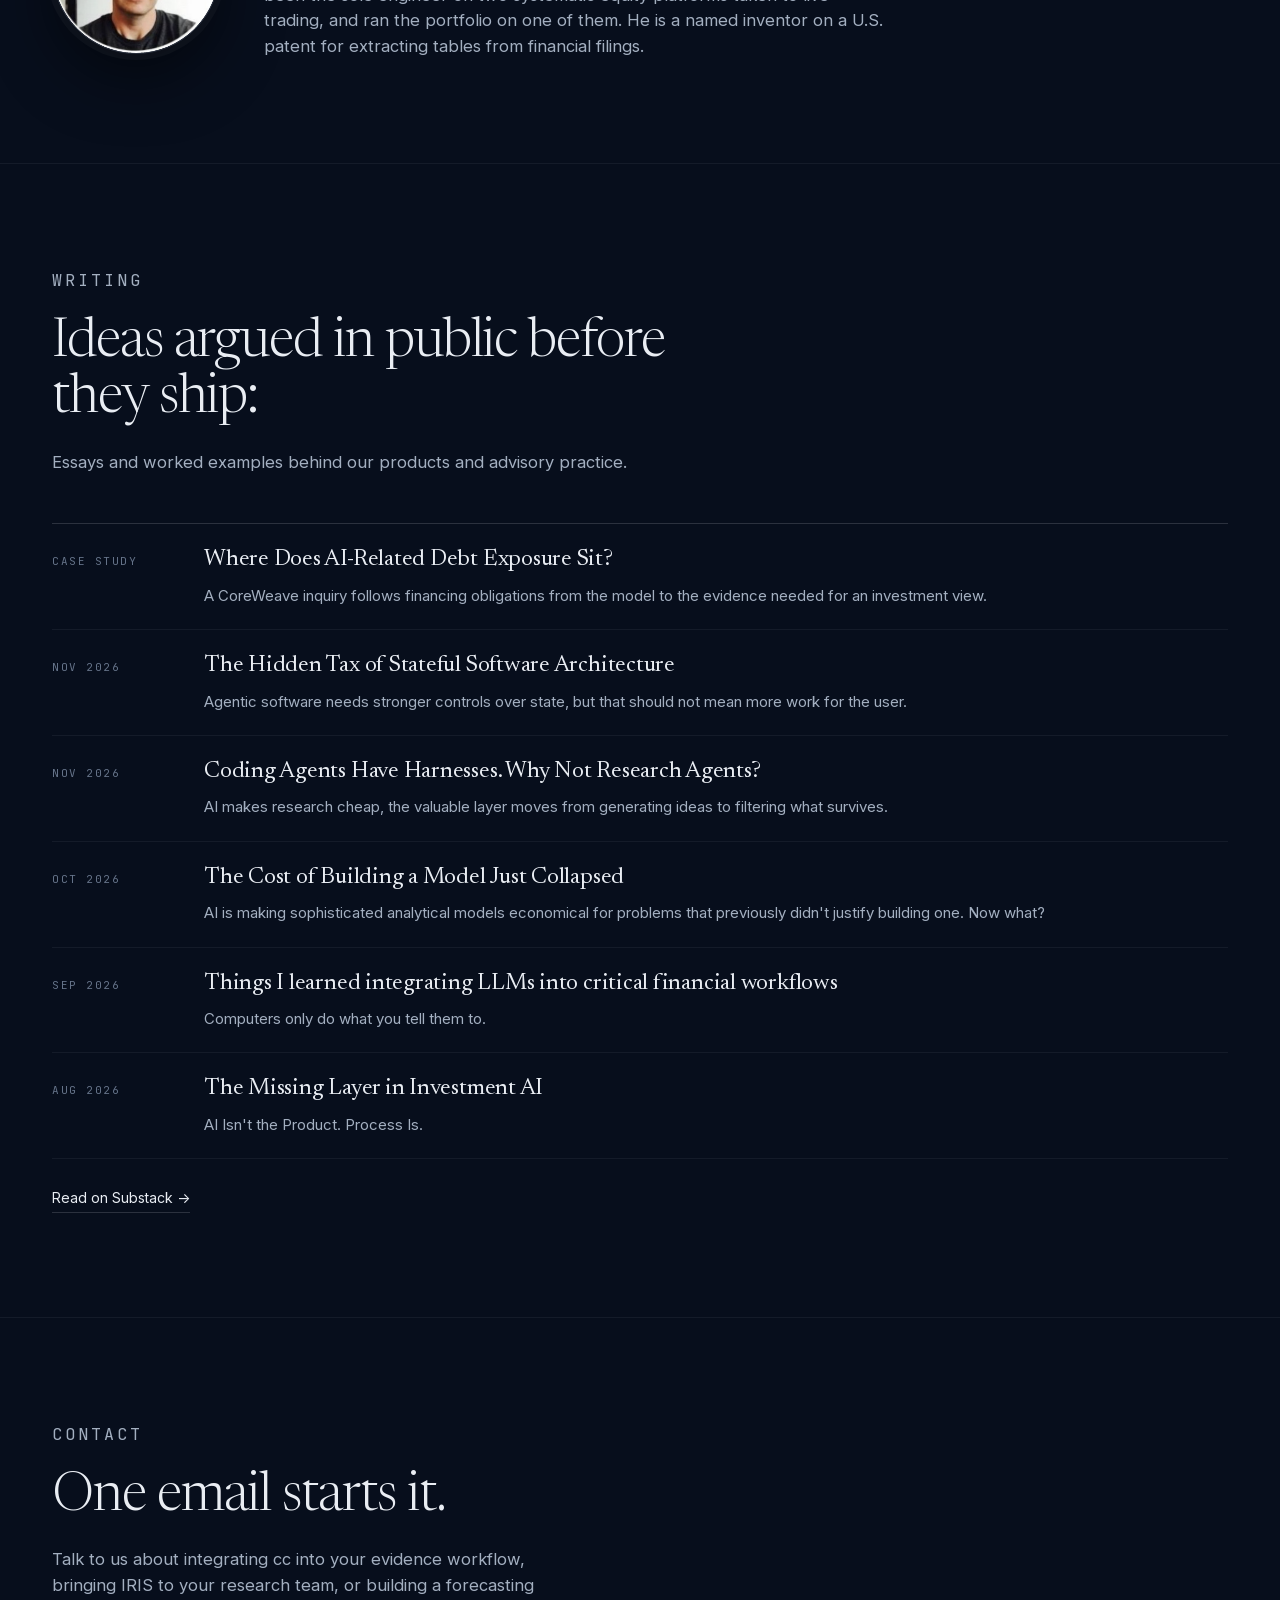
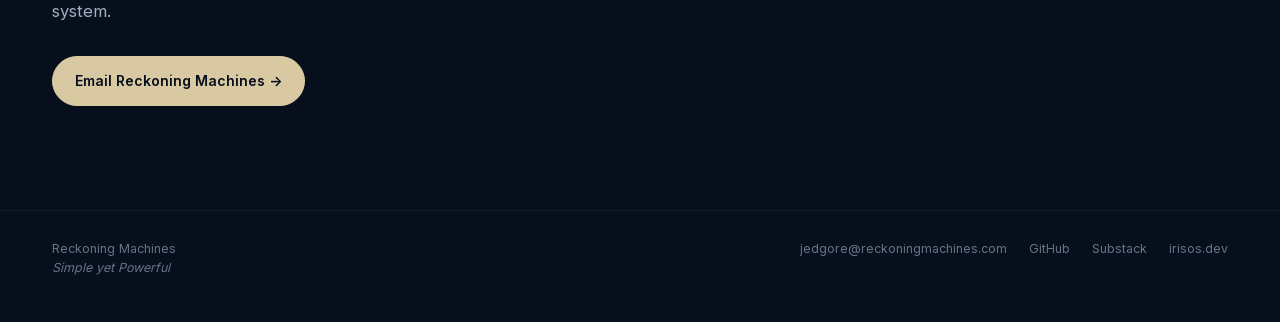
==== commit 08f05dcb: "Update the homepage company description" ====
--- a/index.html
+++ b/index.html
@@ -41,7 +41,7 @@
         <section class="hero" aria-labelledby="hero-title">
             <div class="container">
                 <div class="hero-copy">
-                    <p class="eyebrow">Technology for research and forecasting.</p>
+                    <p class="eyebrow">A specialized AI engineering company that makes complex analytical work reliable, reproducible, and useful in production.</p>
                     <h1 id="hero-title">Better reckoning, with machines.</h1>
                     <p class="lede">As AI makes models and code cheaper, the scarce resource becomes the context, judgment and institutional knowledge that make them useful.</p>
                     <p class="hero-detail">We build systems that preserve what a team knows and bring that knowledge into its next decision. We integrate them into the daily work of investment and corporate finance teams.</p>
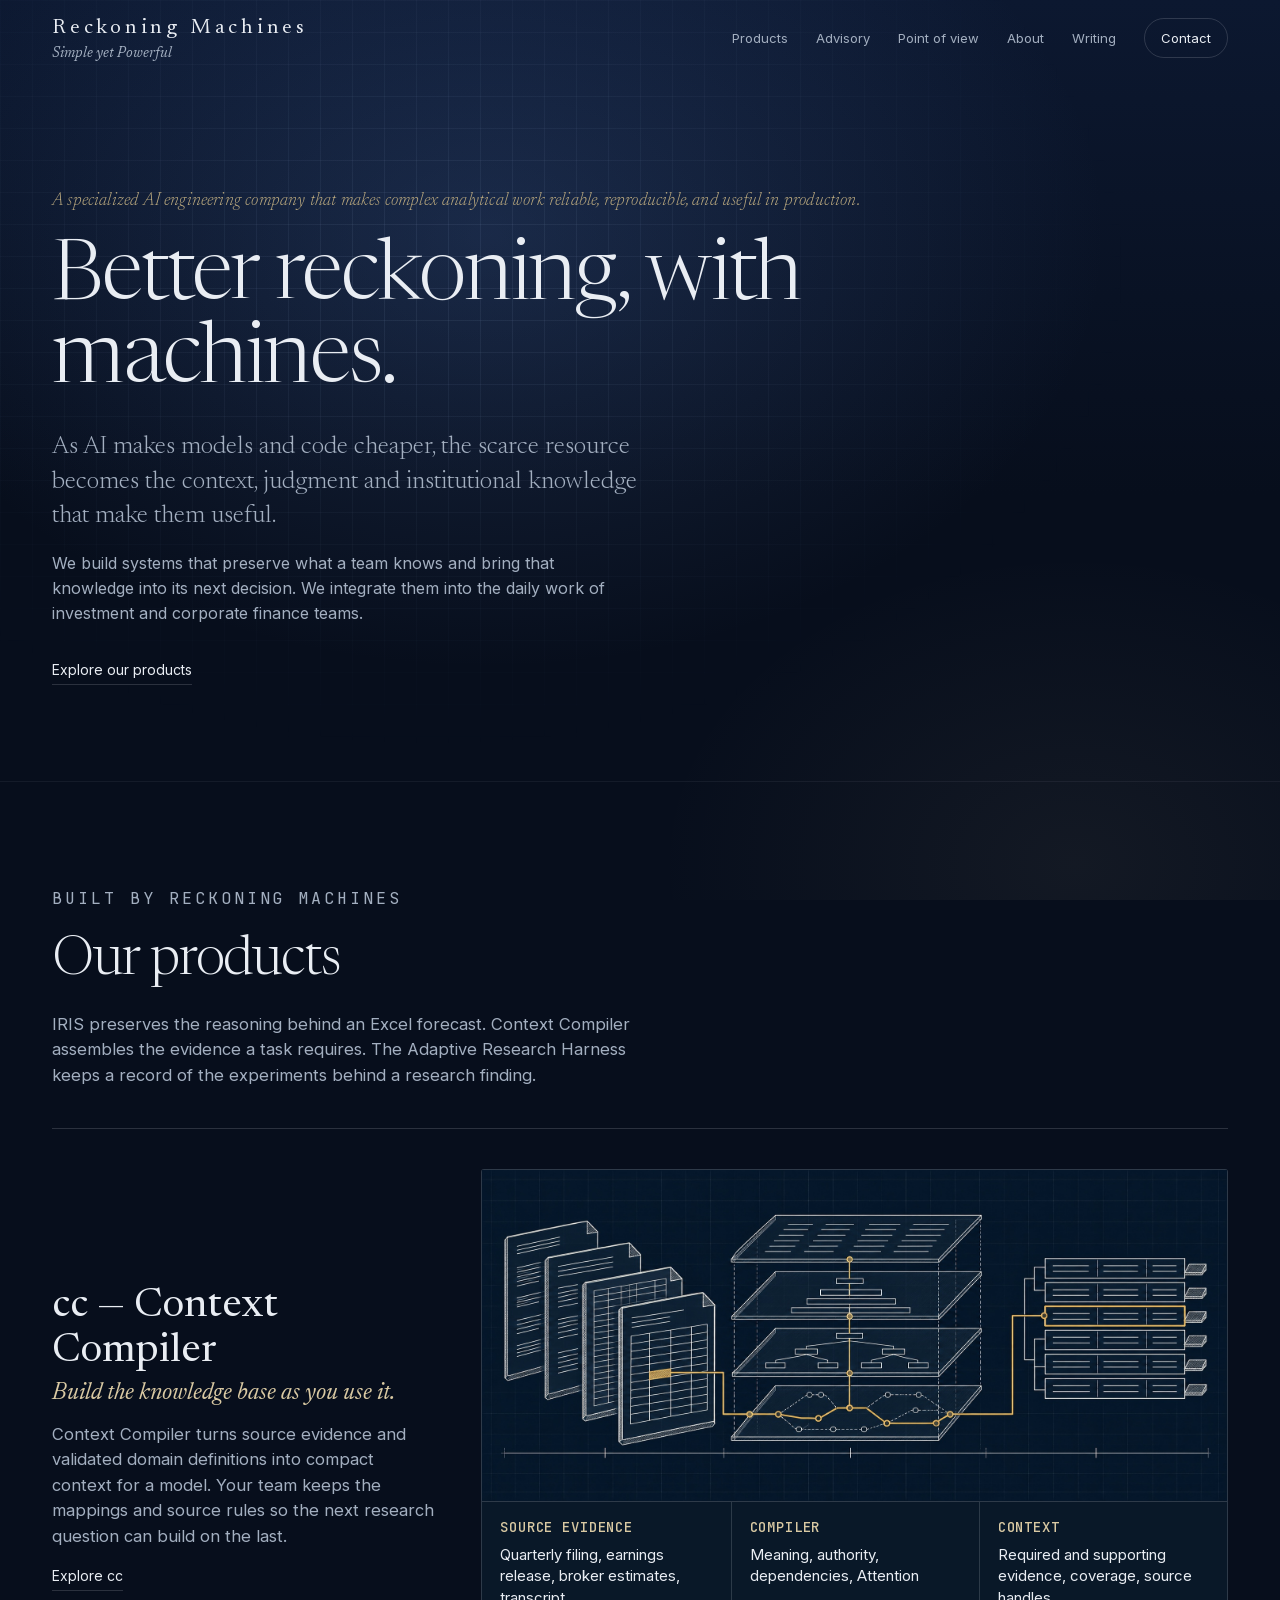
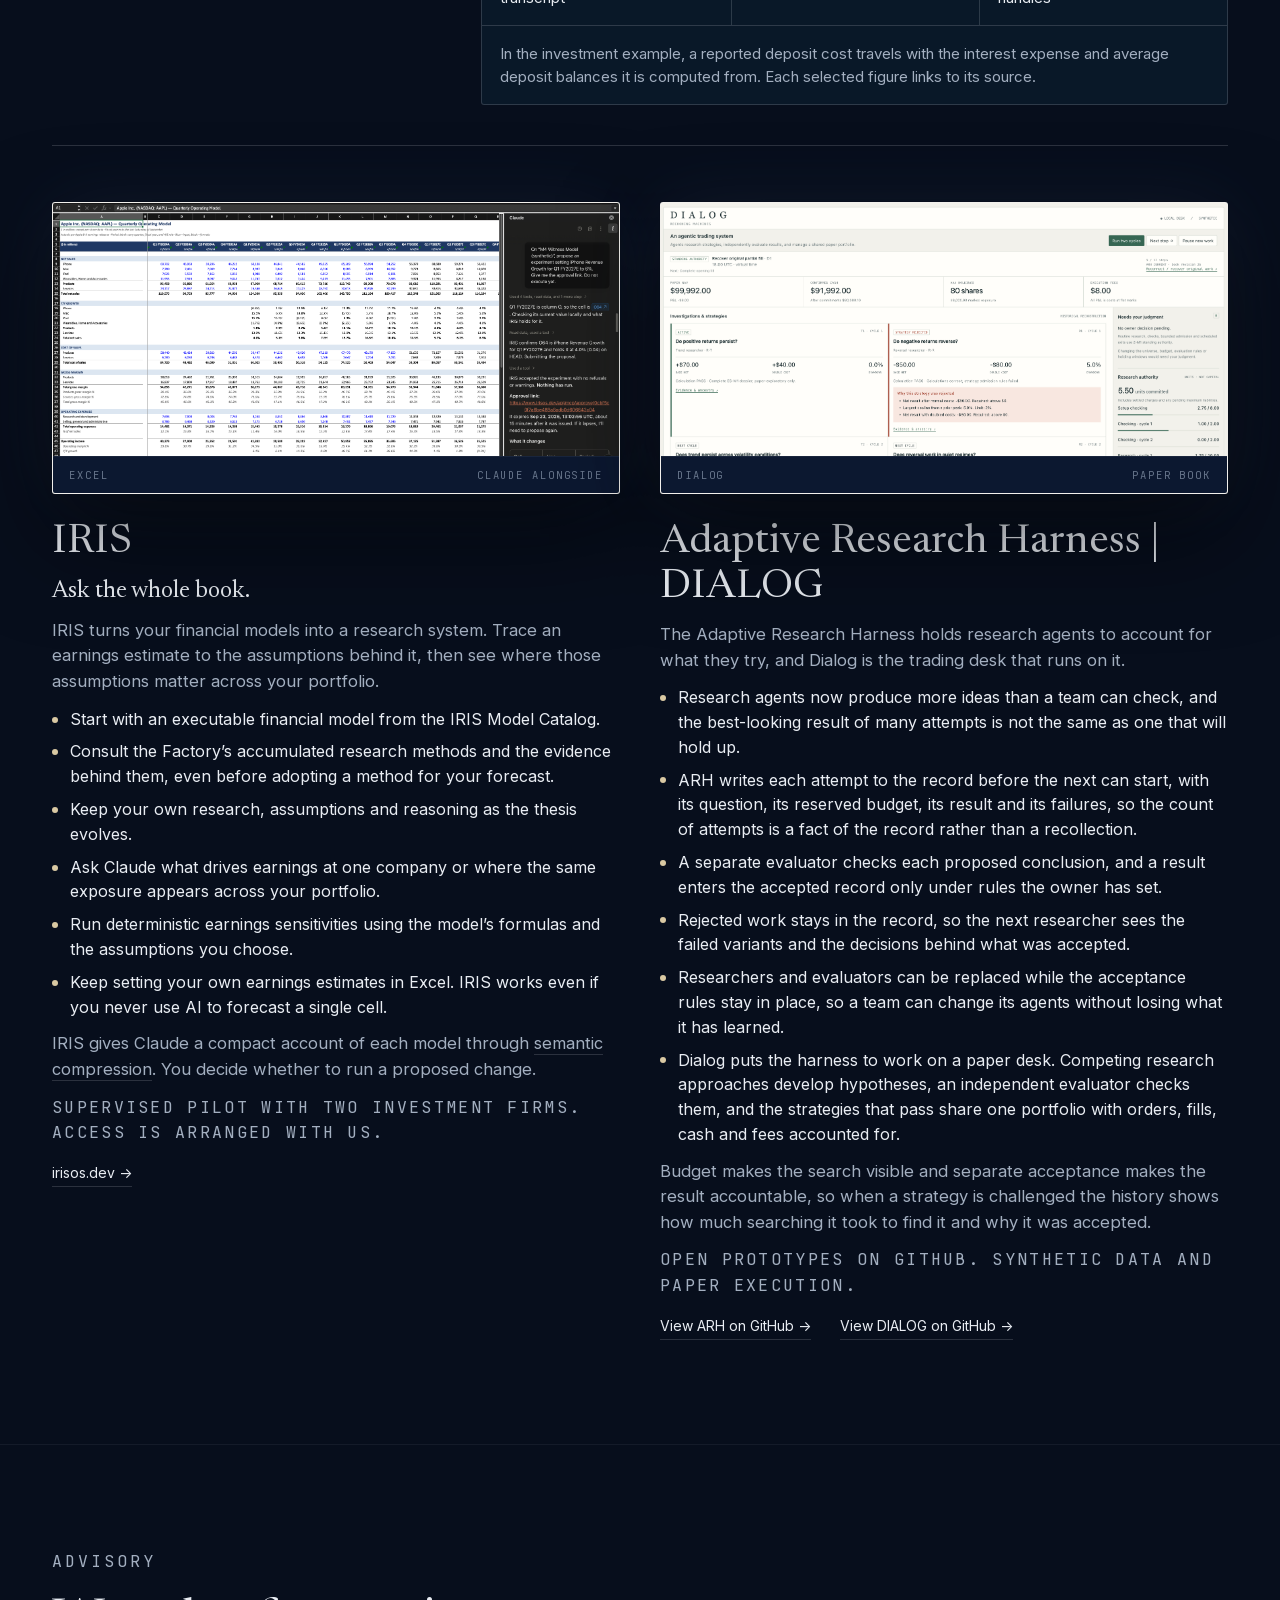
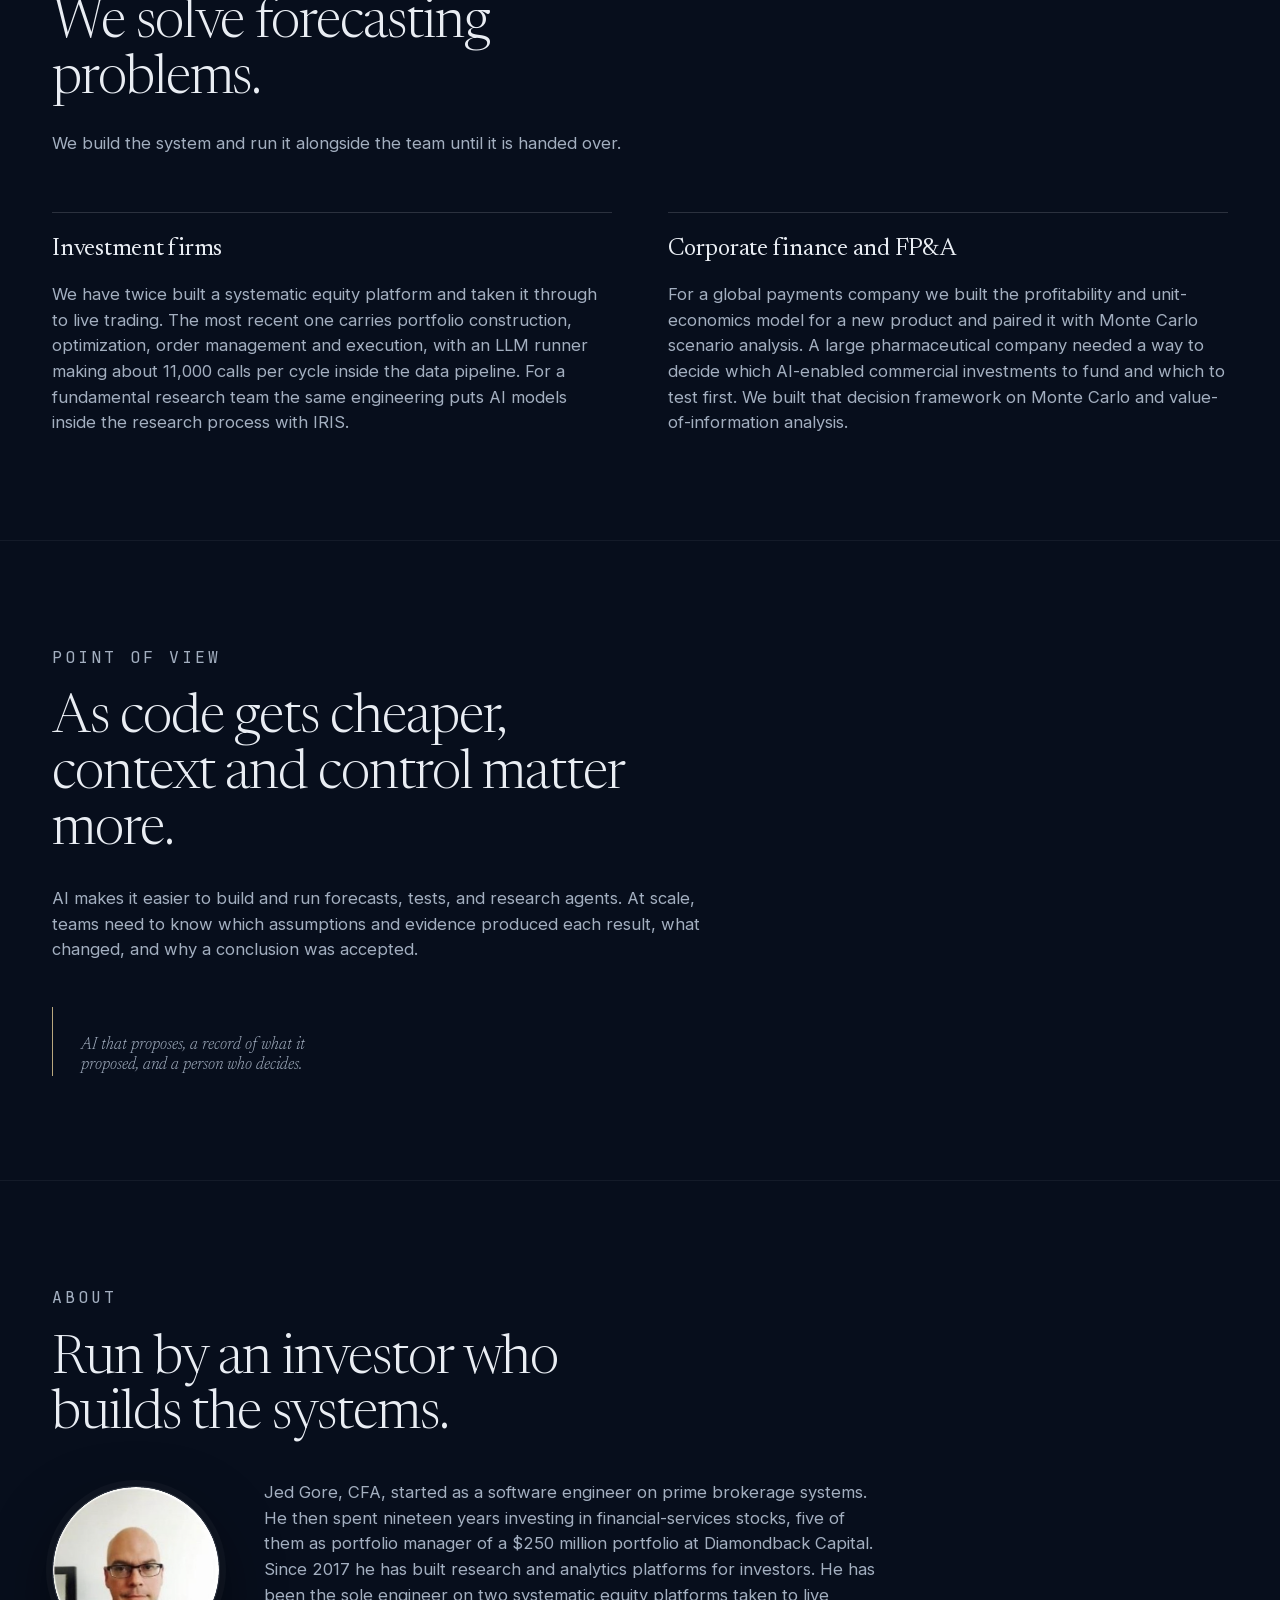
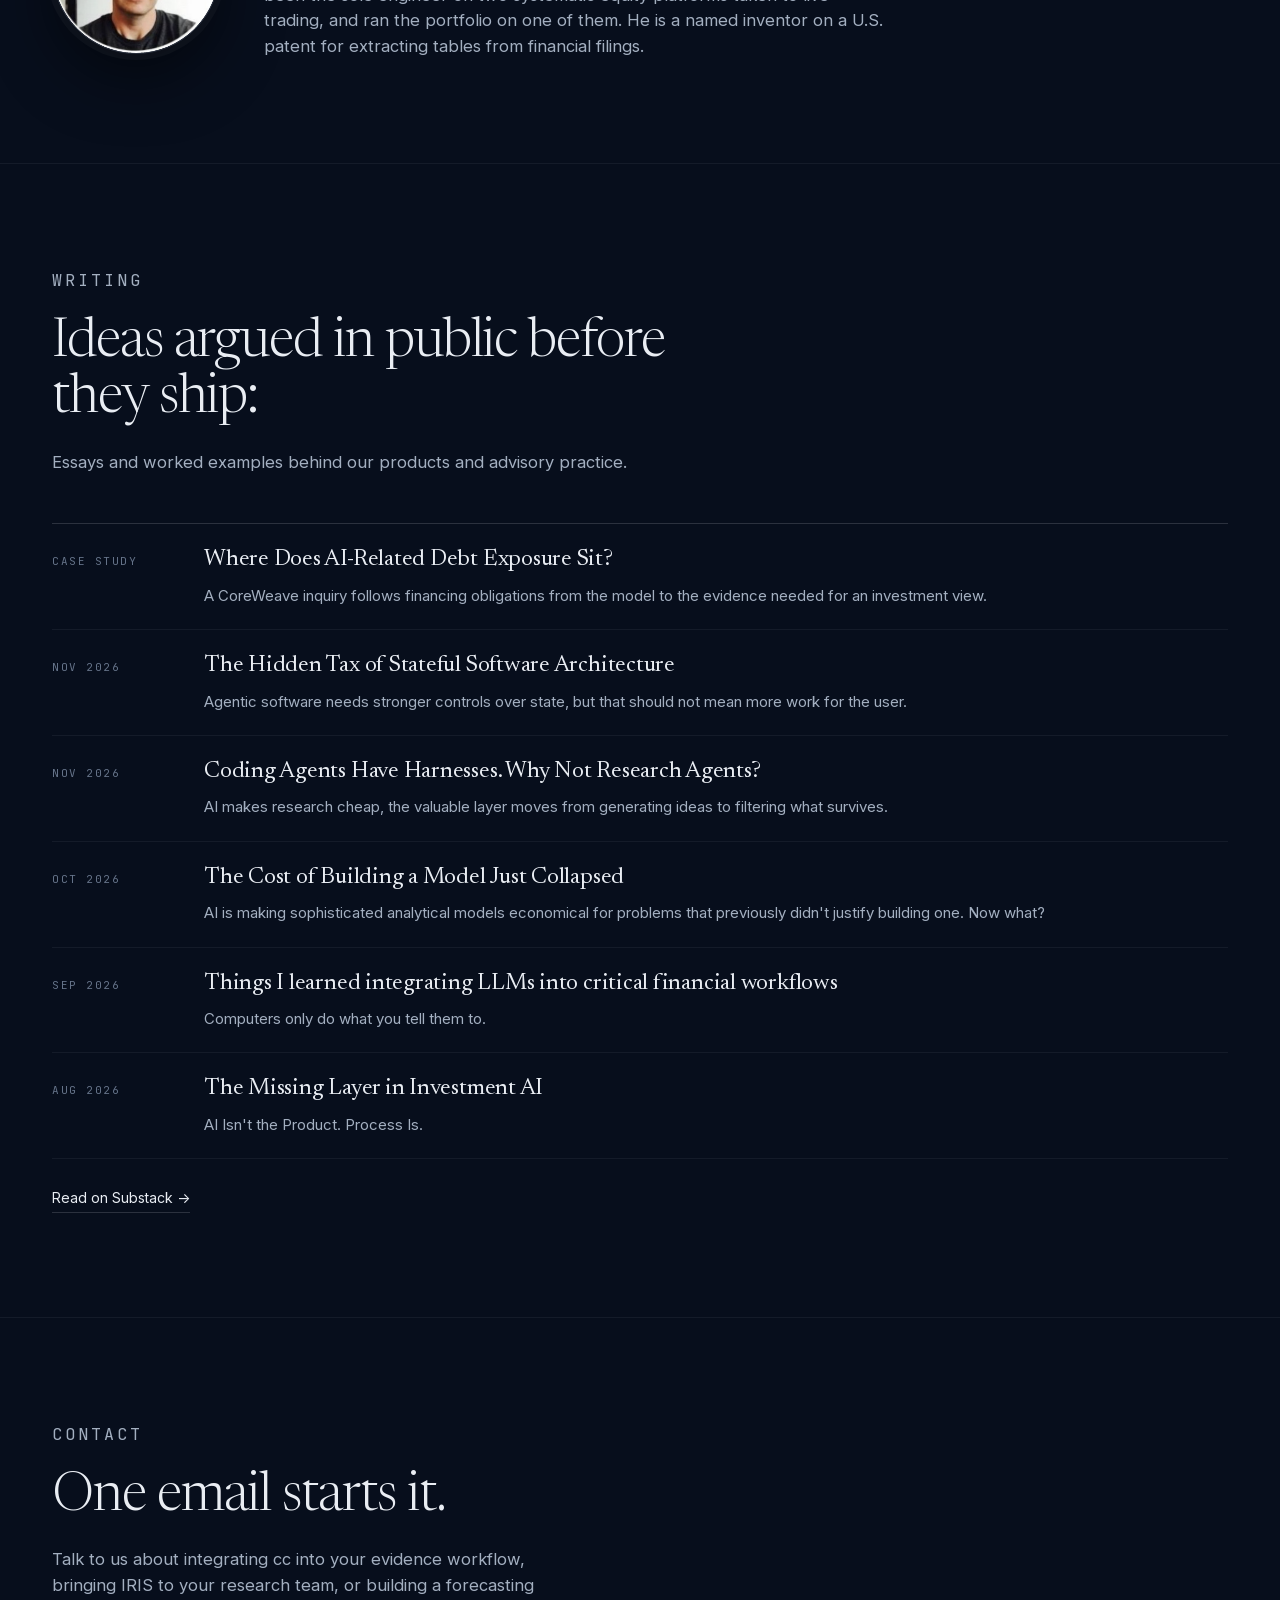
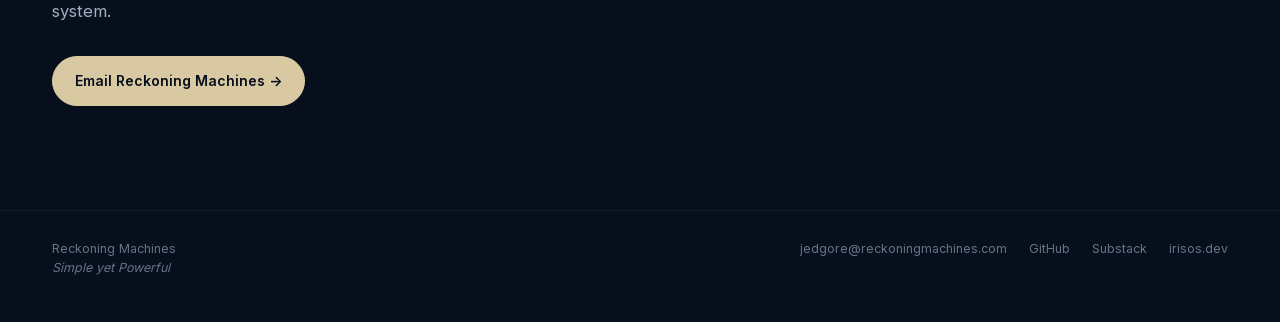
==== commit 55fc43a2: "Present the ResearchWorkspace integration and Atlantic Union replay" ====
--- a/index.html
+++ b/index.html
@@ -58,7 +58,7 @@
                 <article class="compiler-feature">
                     <div class="compiler-copy">
                         <h3><a href="/compiler/">cc — Context Compiler</a></h3>
-                        <p class="compiler-tagline">Make analytical knowledge reusable.</p>
+                        <p class="compiler-tagline">Build the knowledge base as you use it.</p>
                         <p>Context Compiler turns source evidence and validated domain definitions into compact context for a model. Your team keeps the mappings and source rules so the next research question can build on the last.</p>
                         <a class="card-link" href="/compiler/">Explore cc</a>
                     </div>
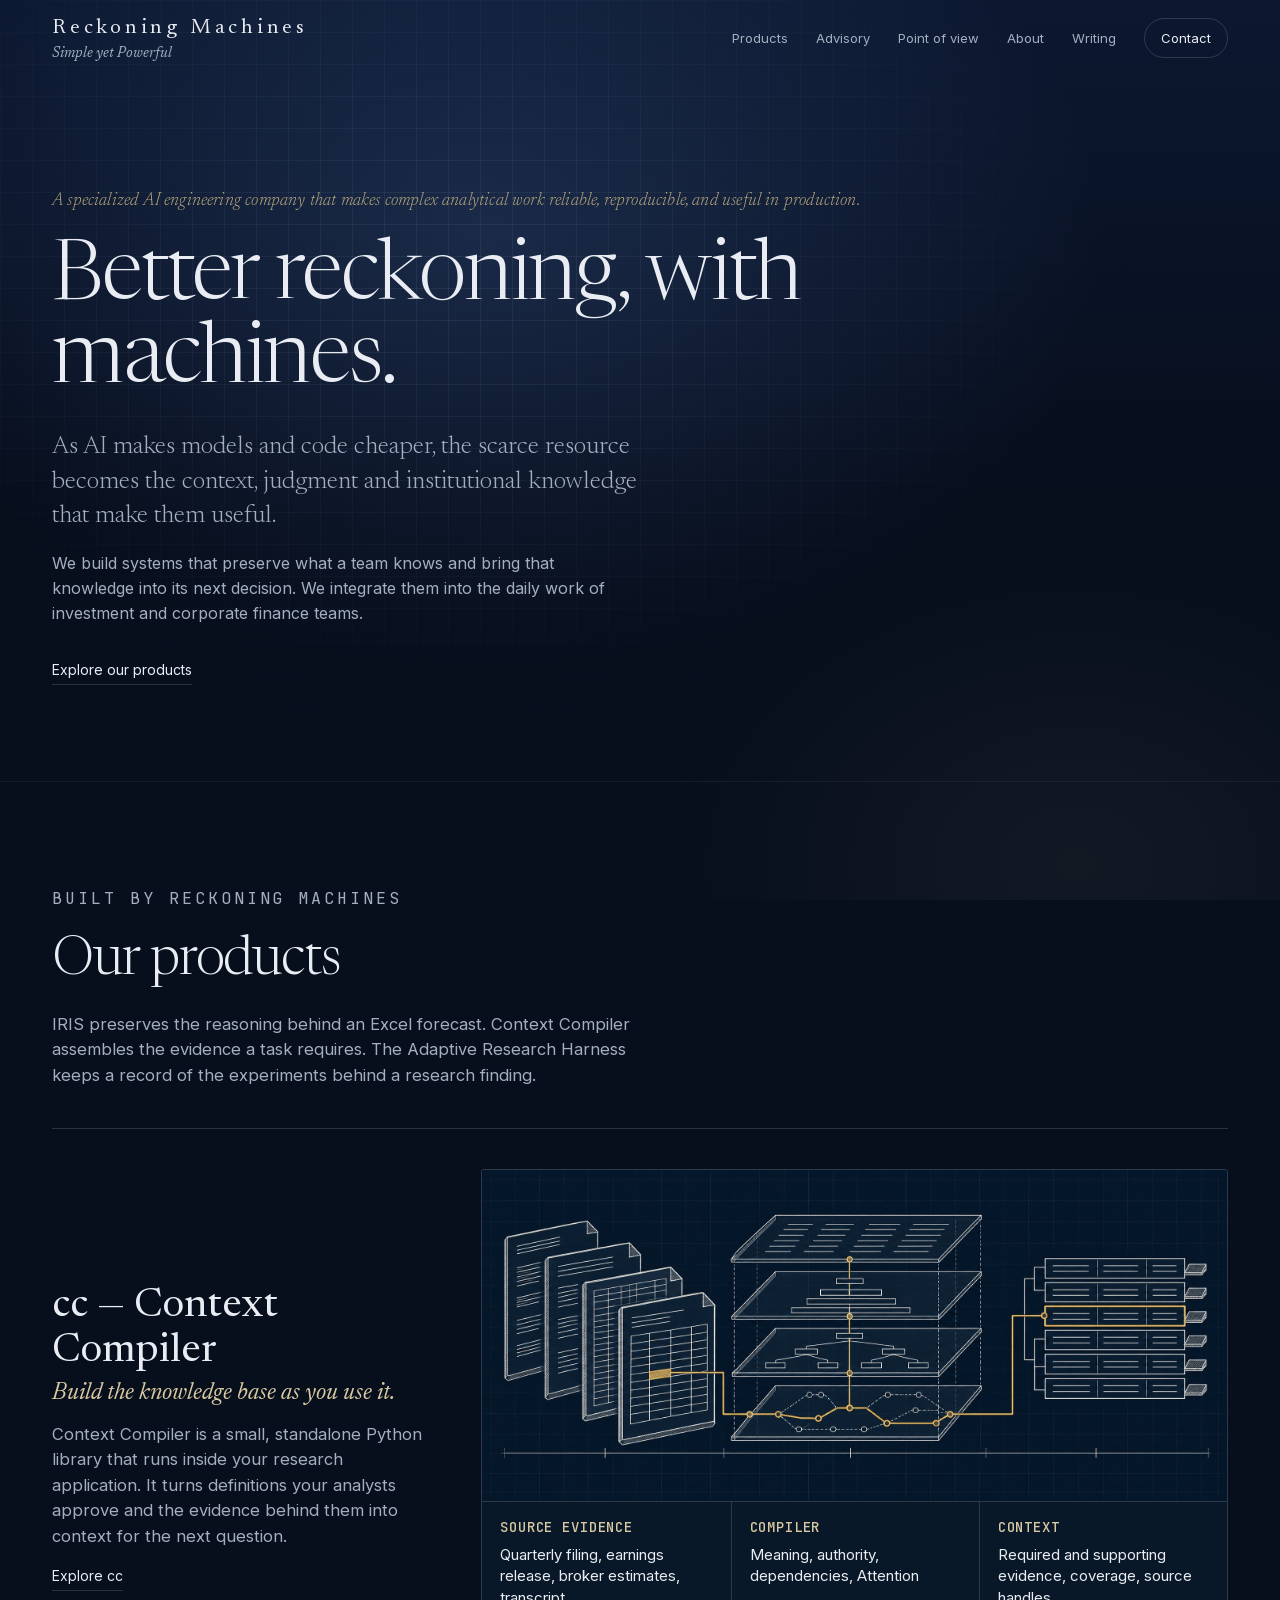
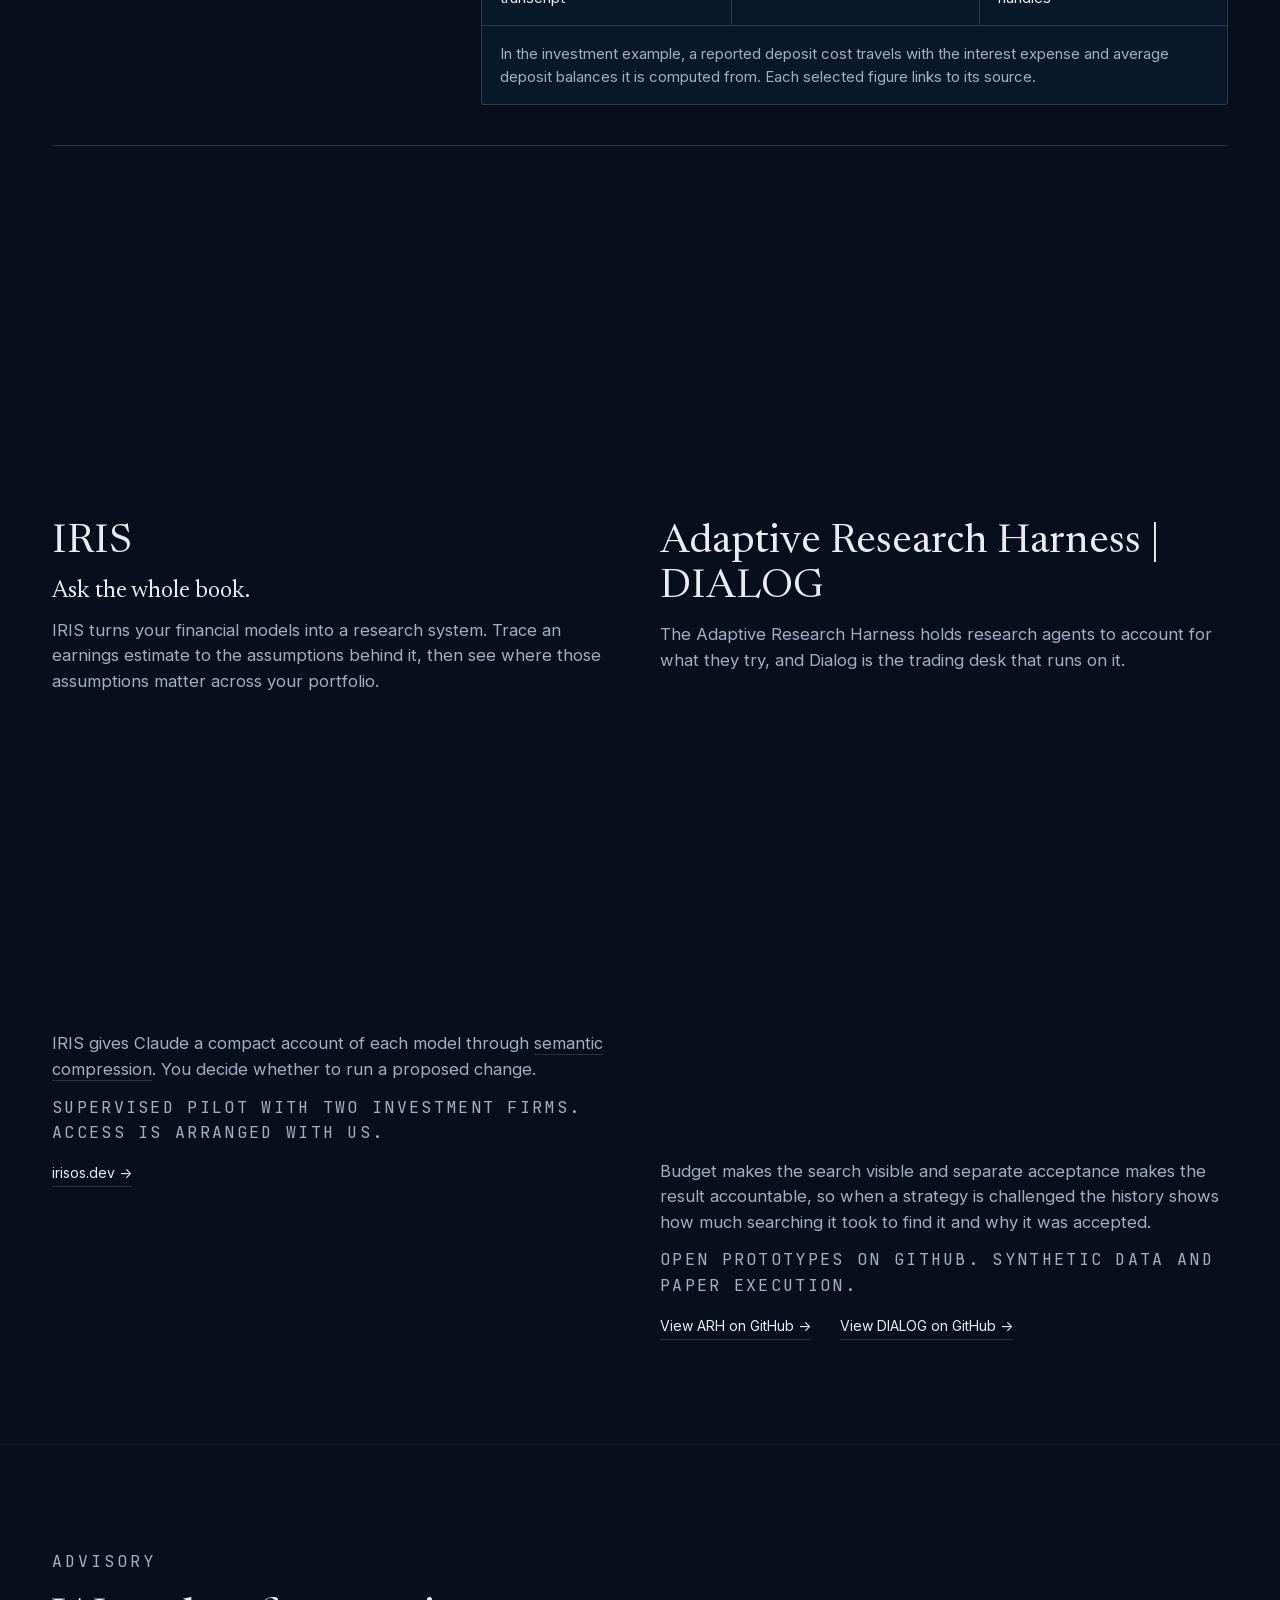
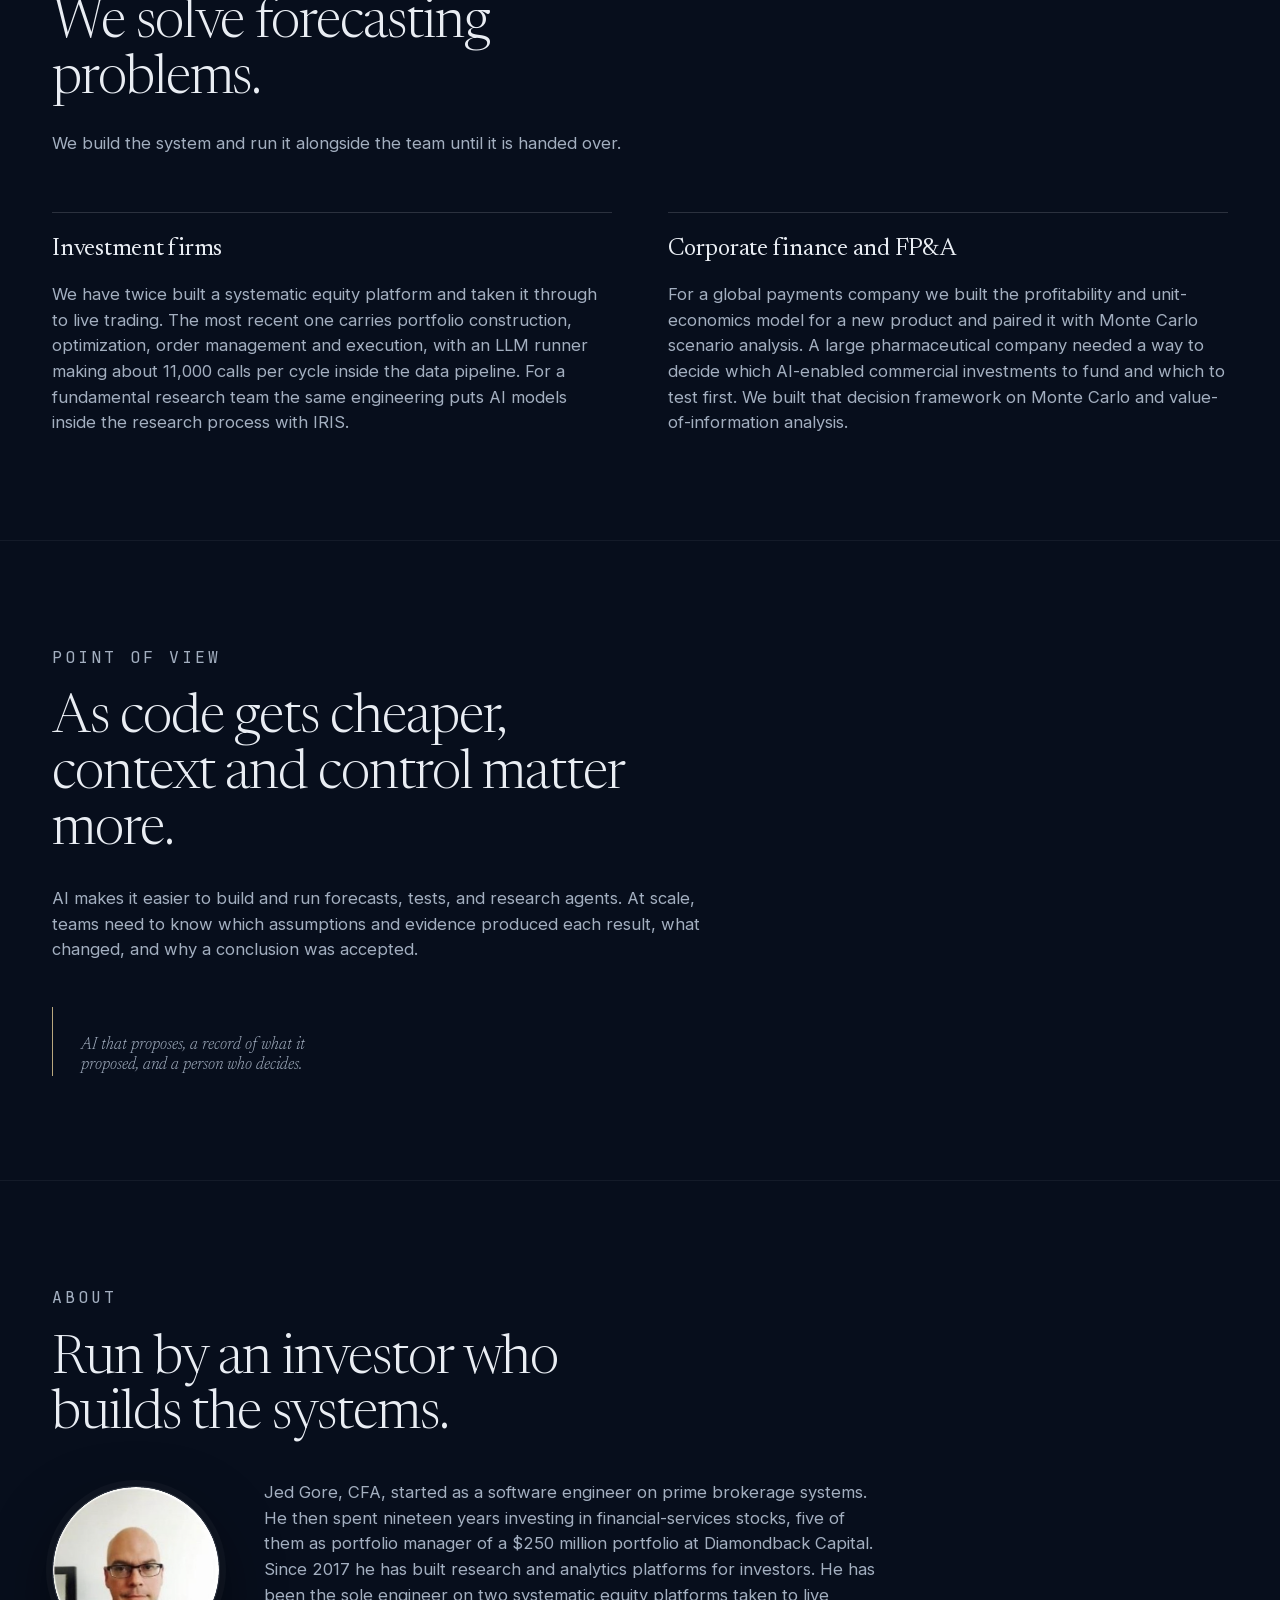
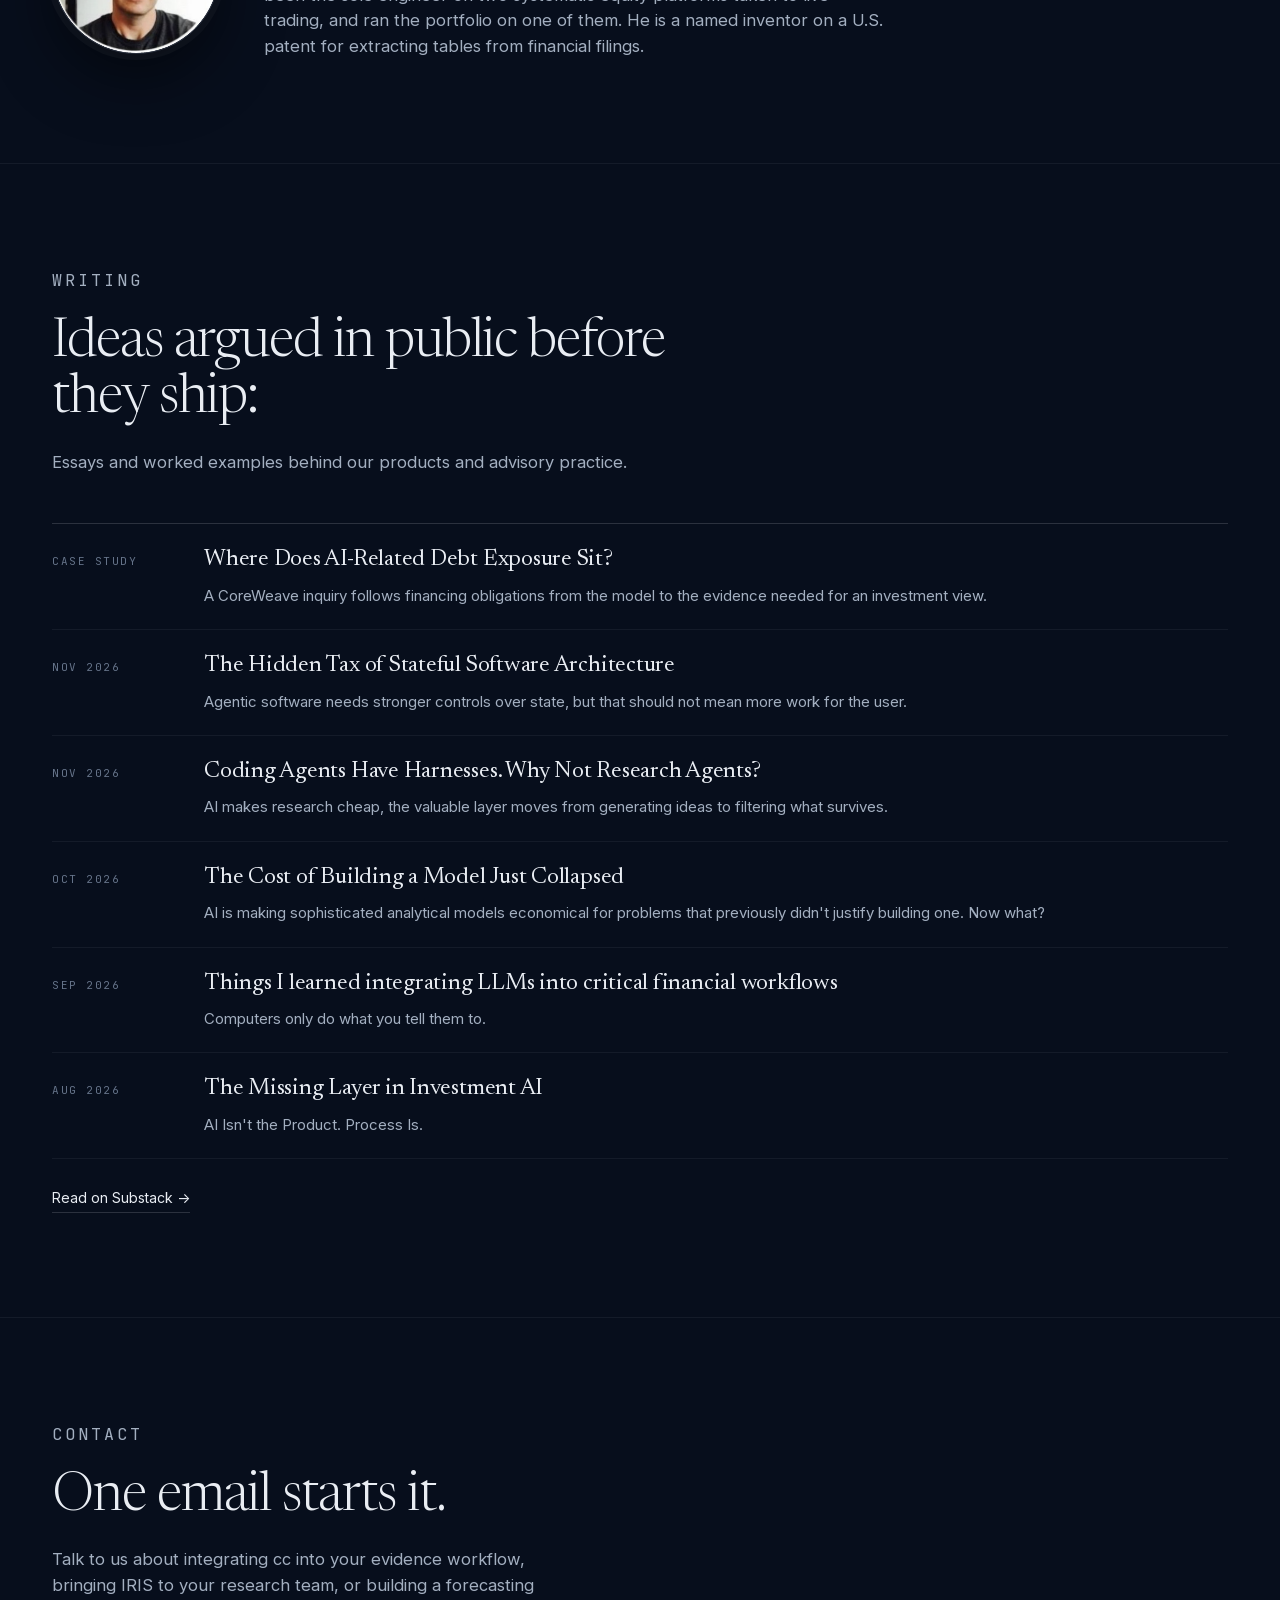
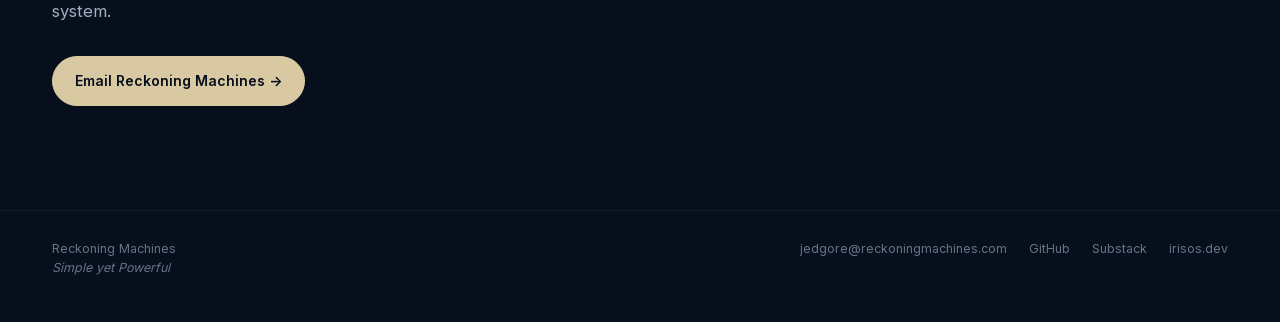
==== commit 97a8a711: "Describe Context Compiler as an embedded Python library" ====
--- a/index.html
+++ b/index.html
@@ -59,7 +59,7 @@
                     <div class="compiler-copy">
                         <h3><a href="/compiler/">cc — Context Compiler</a></h3>
                         <p class="compiler-tagline">Build the knowledge base as you use it.</p>
-                        <p>Context Compiler turns source evidence and validated domain definitions into compact context for a model. Your team keeps the mappings and source rules so the next research question can build on the last.</p>
+                        <p>Context Compiler is a small, standalone Python library that runs inside your research application. It turns definitions your analysts approve and the evidence behind them into context for the next question.</p>
                         <a class="card-link" href="/compiler/">Explore cc</a>
                     </div>
                     <figure class="compiler-drawing">
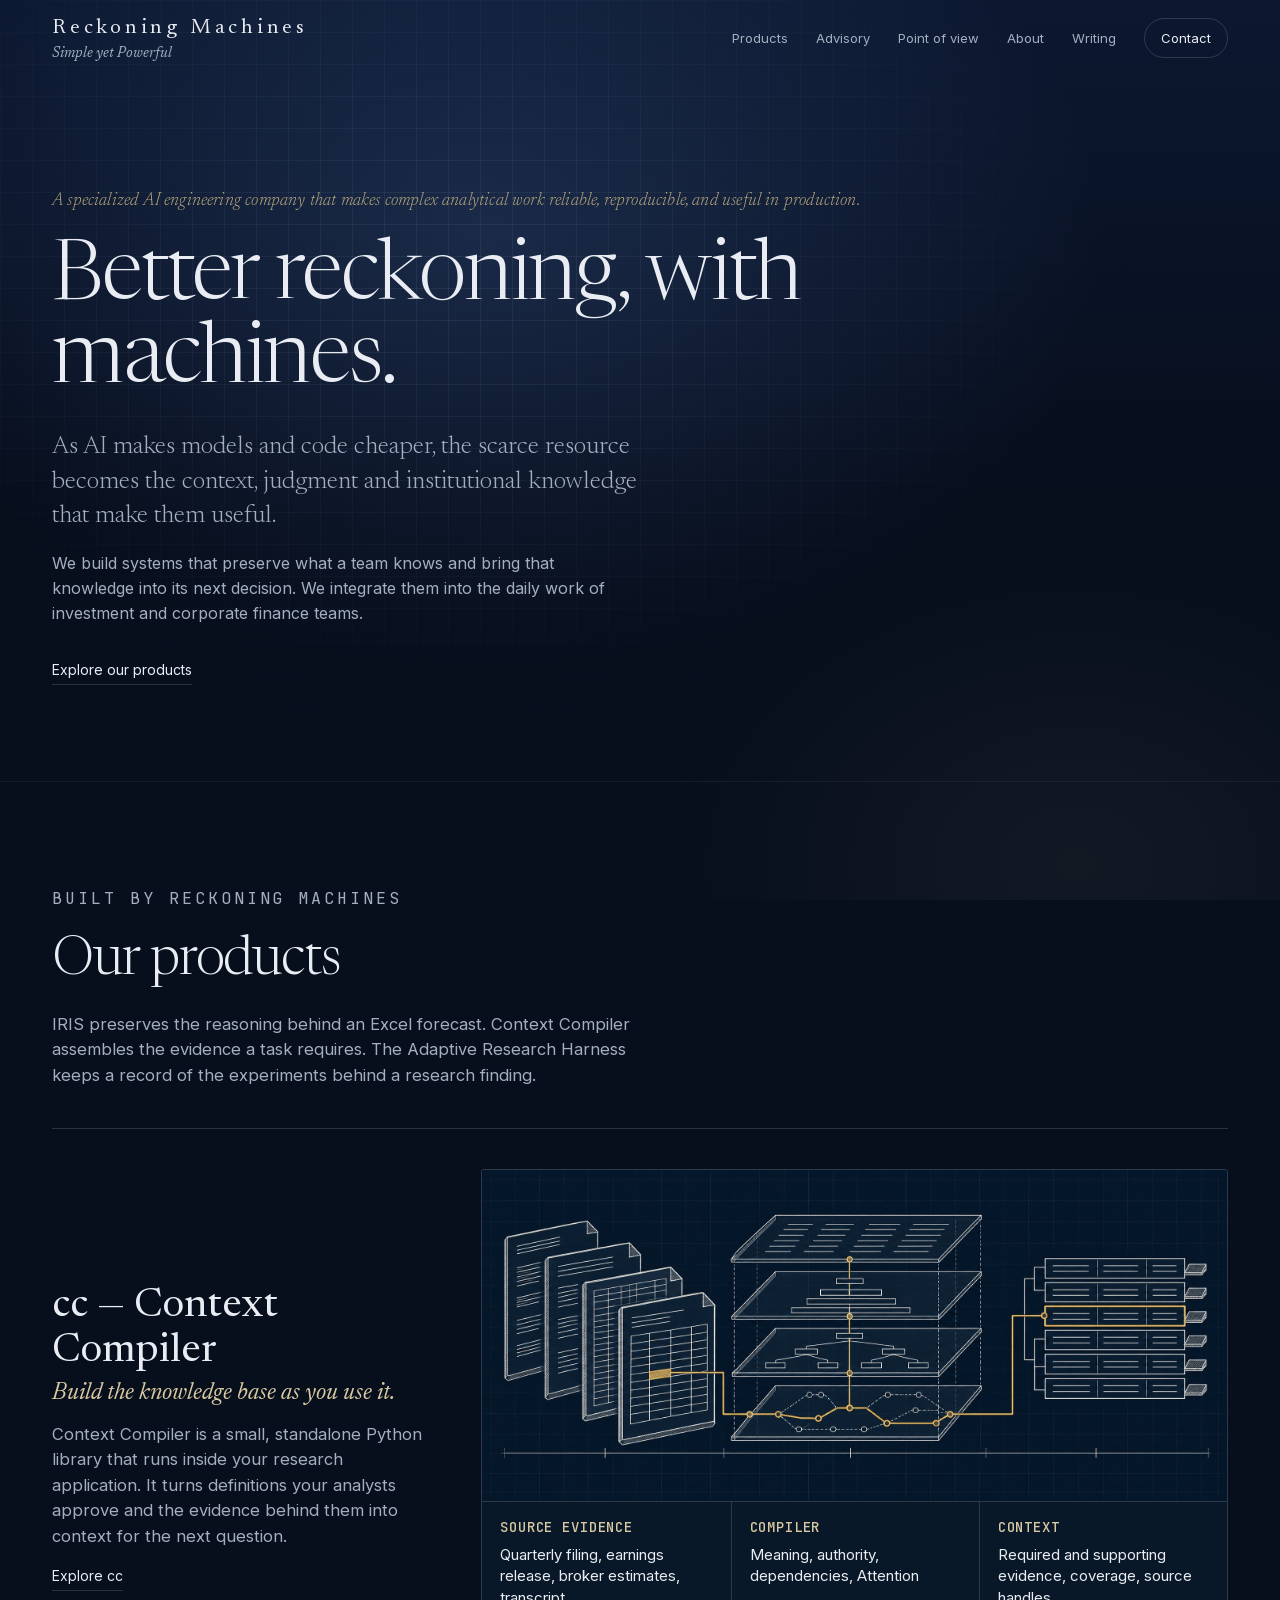
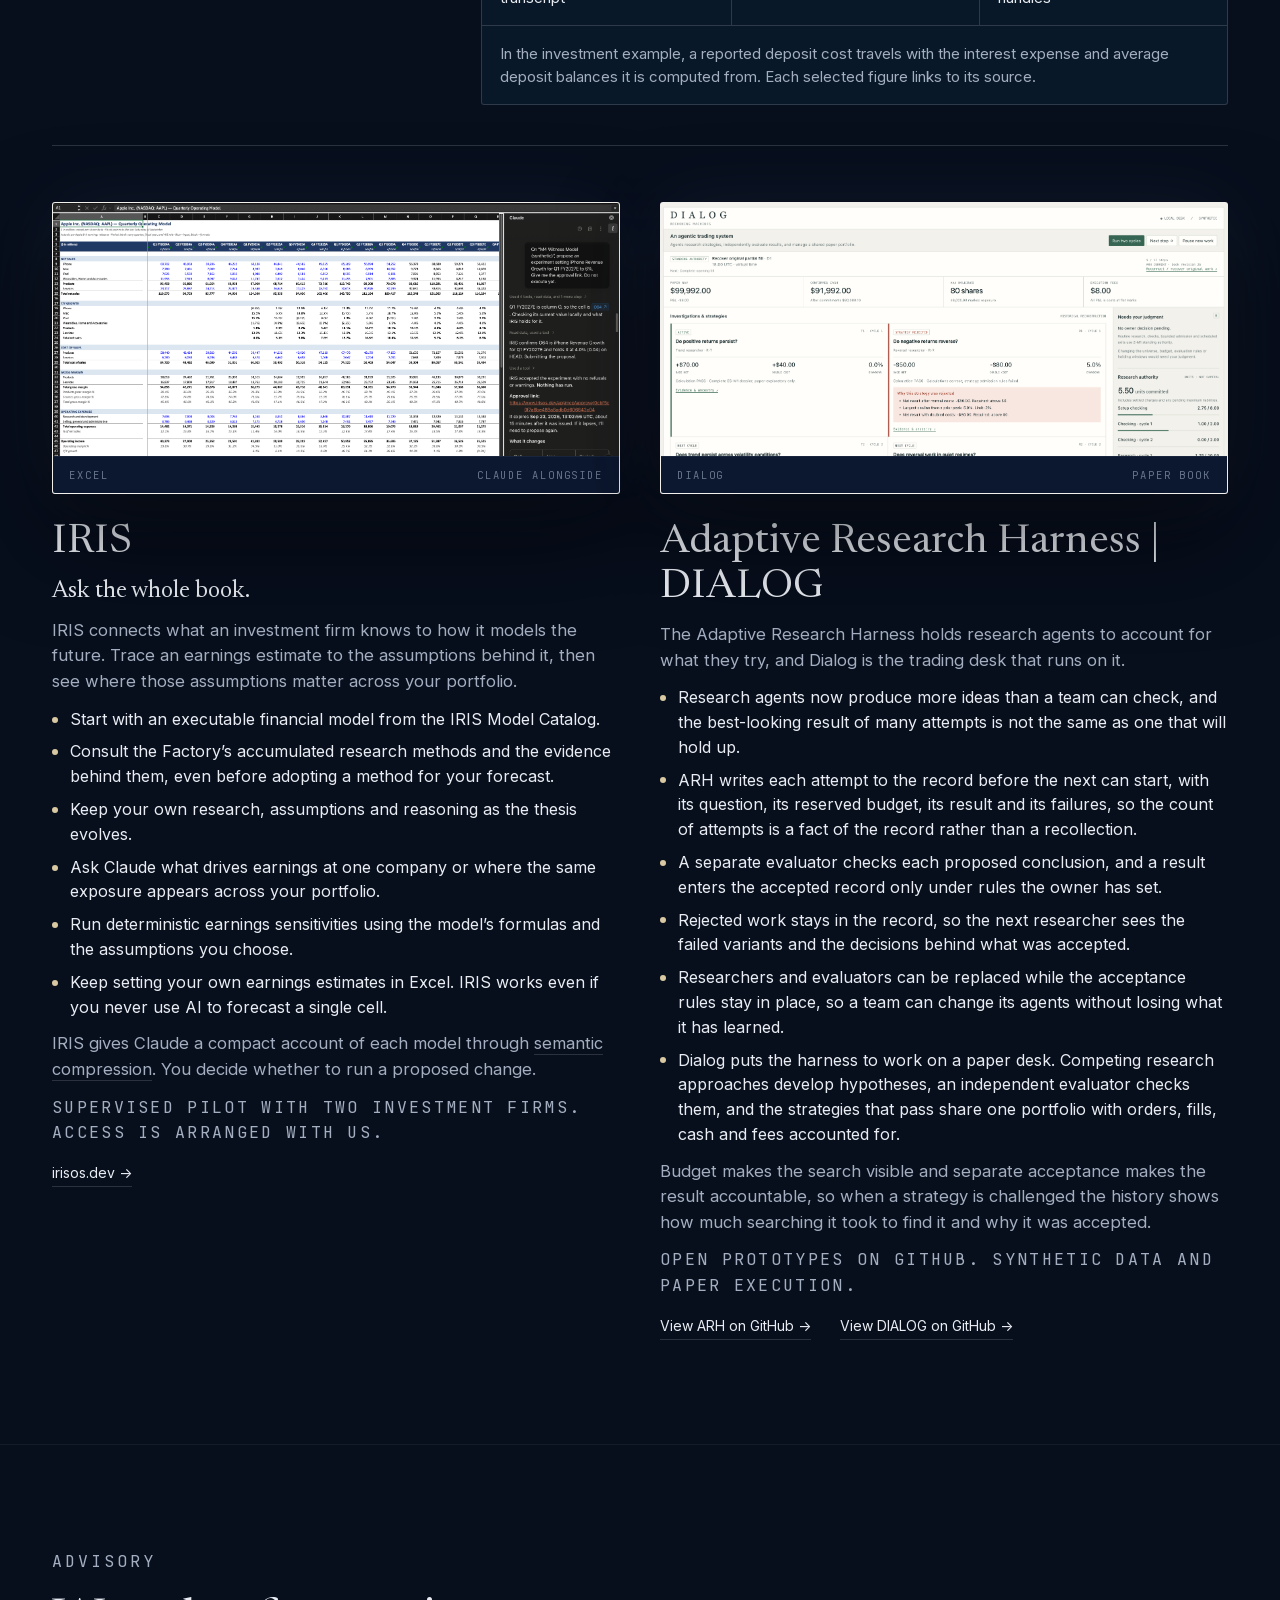
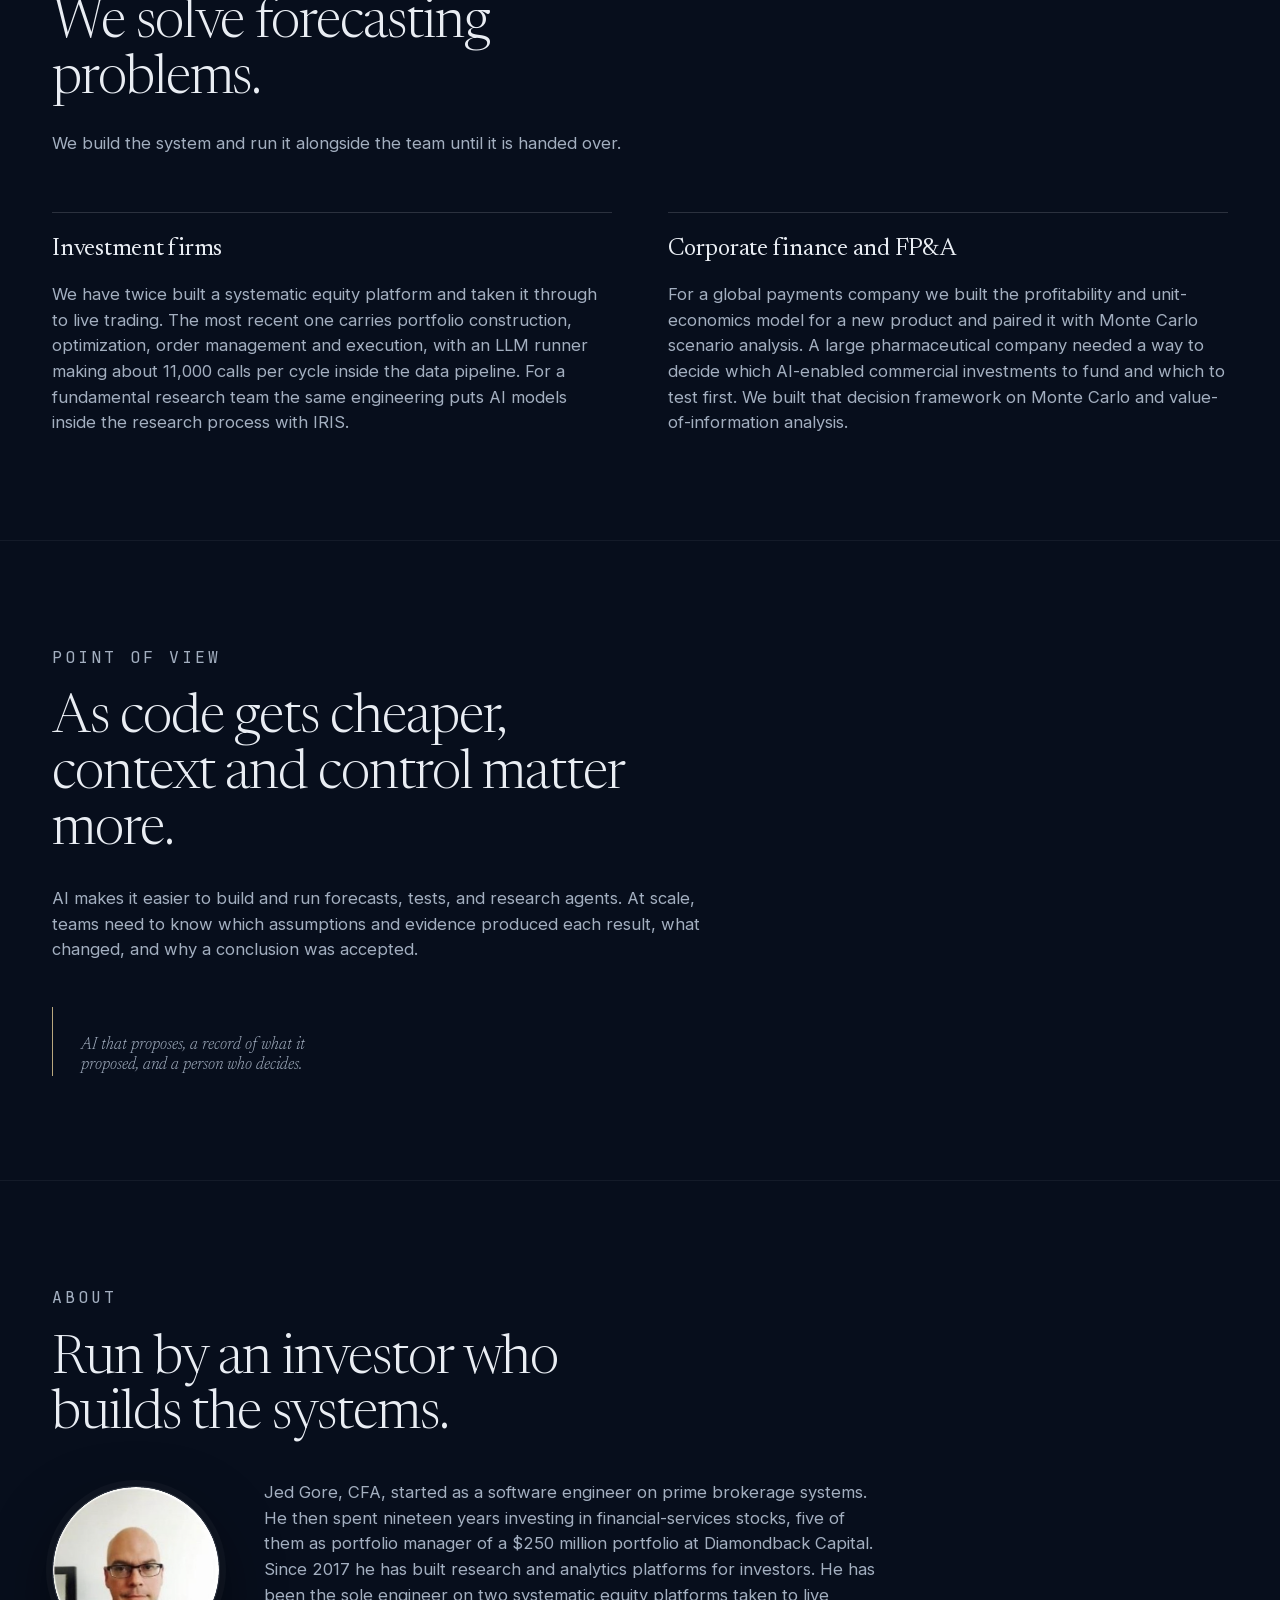
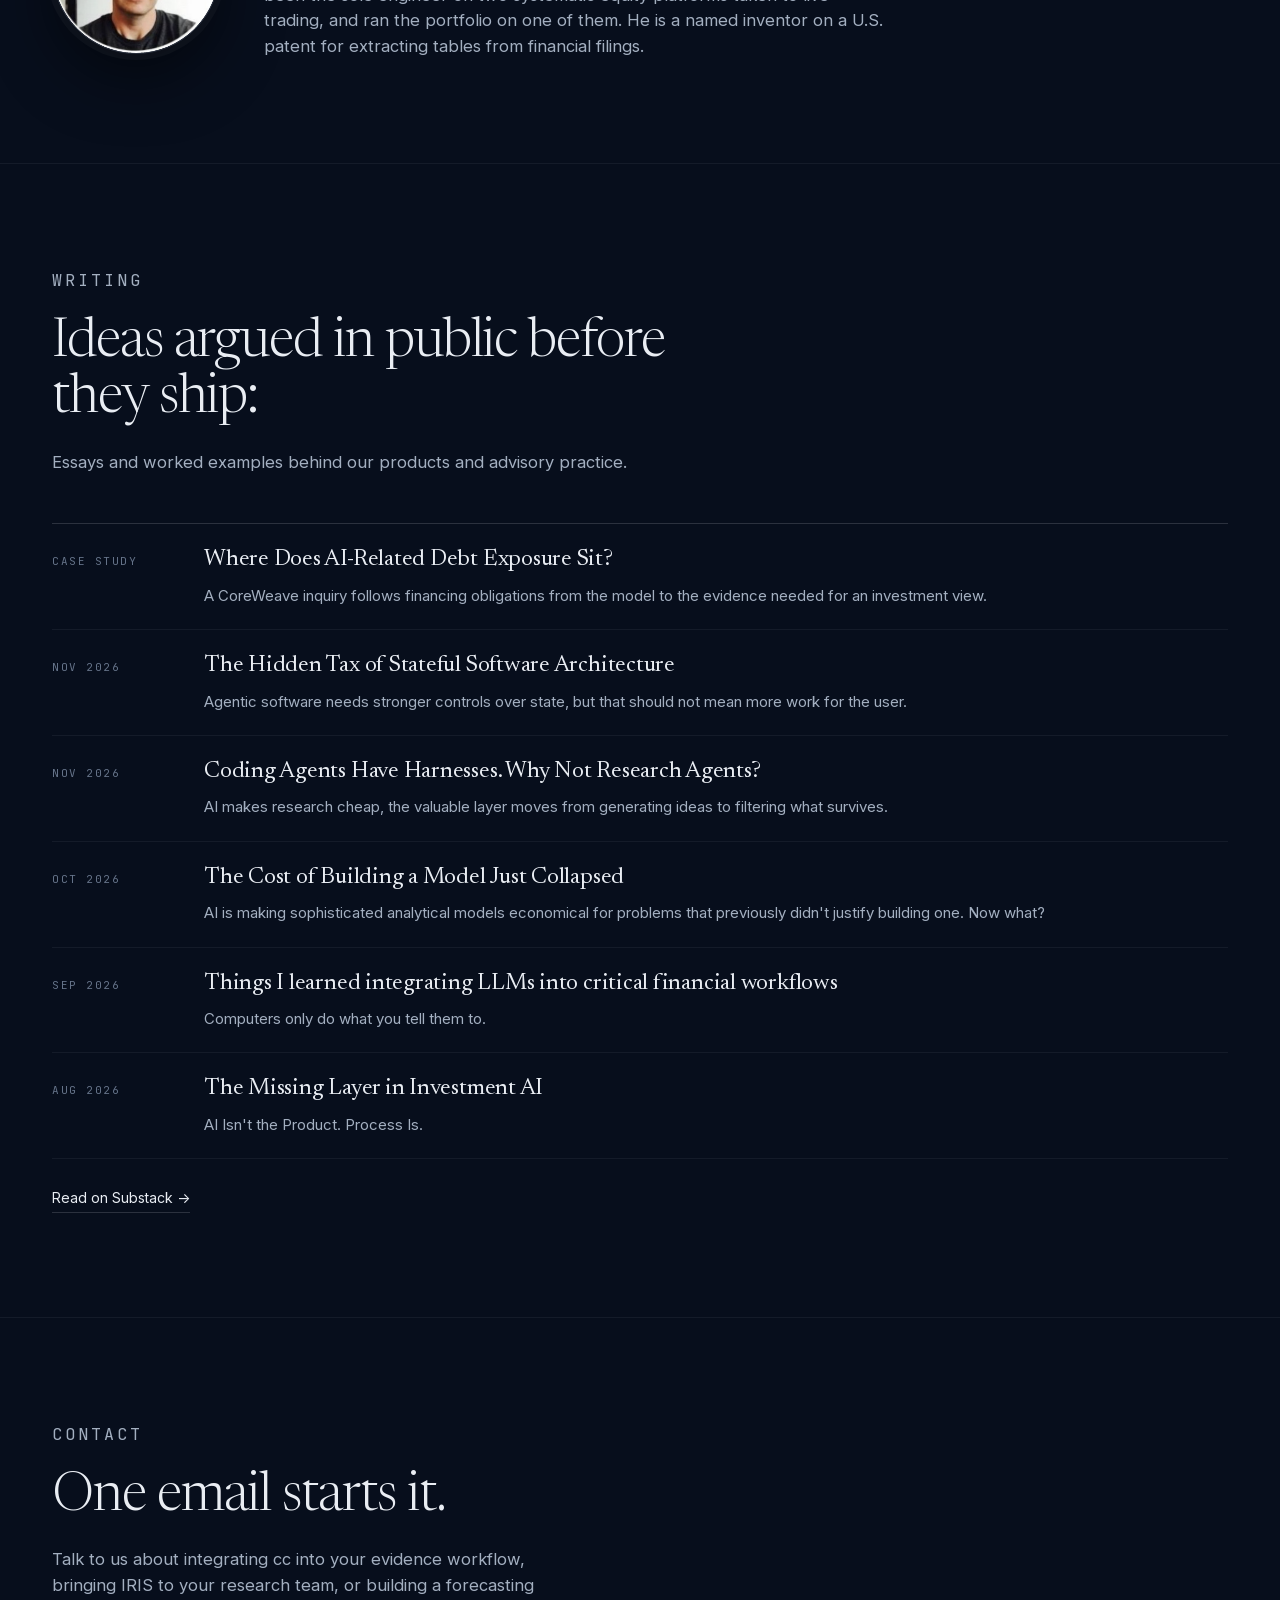
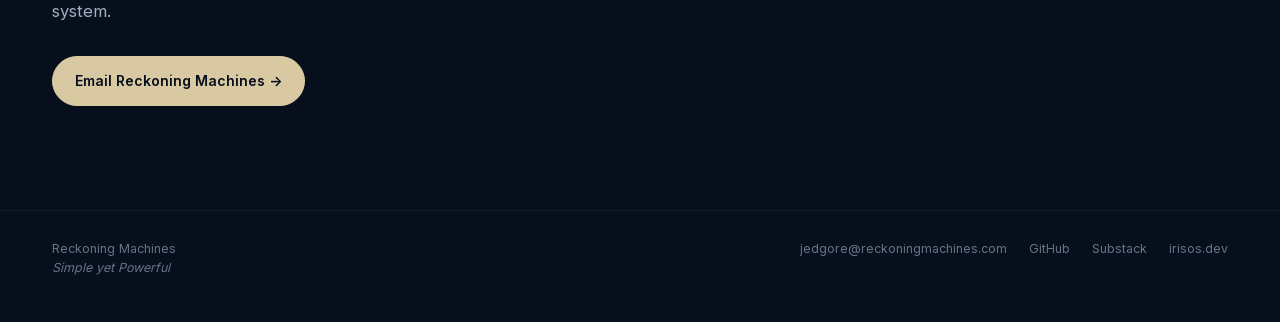
==== commit f4d237a7: "Lead the IRIS card with what it connects Co-Authored-By: Claude Fable 5.2 <noreply@anthropic.com>" ====
--- a/index.html
+++ b/index.html
@@ -88,7 +88,7 @@
                         </figure>
                         <h3>IRIS</h3>
                         <p class="card-tagline">Ask the whole book.</p>
-                        <p>IRIS turns your financial models into a research system. Trace an earnings estimate to the assumptions behind it, then see where those assumptions matter across your portfolio.</p>
+                        <p>IRIS connects what an investment firm knows to how it models the future. Trace an earnings estimate to the assumptions behind it, then see where those assumptions matter across your portfolio.</p>
                         <ul class="card-list">
                             <li>Start with an executable financial model from the IRIS Model Catalog.</li>
                             <li>Consult the Factory&rsquo;s accumulated research methods and the evidence behind them, even before adopting a method for your forecast.</li>
